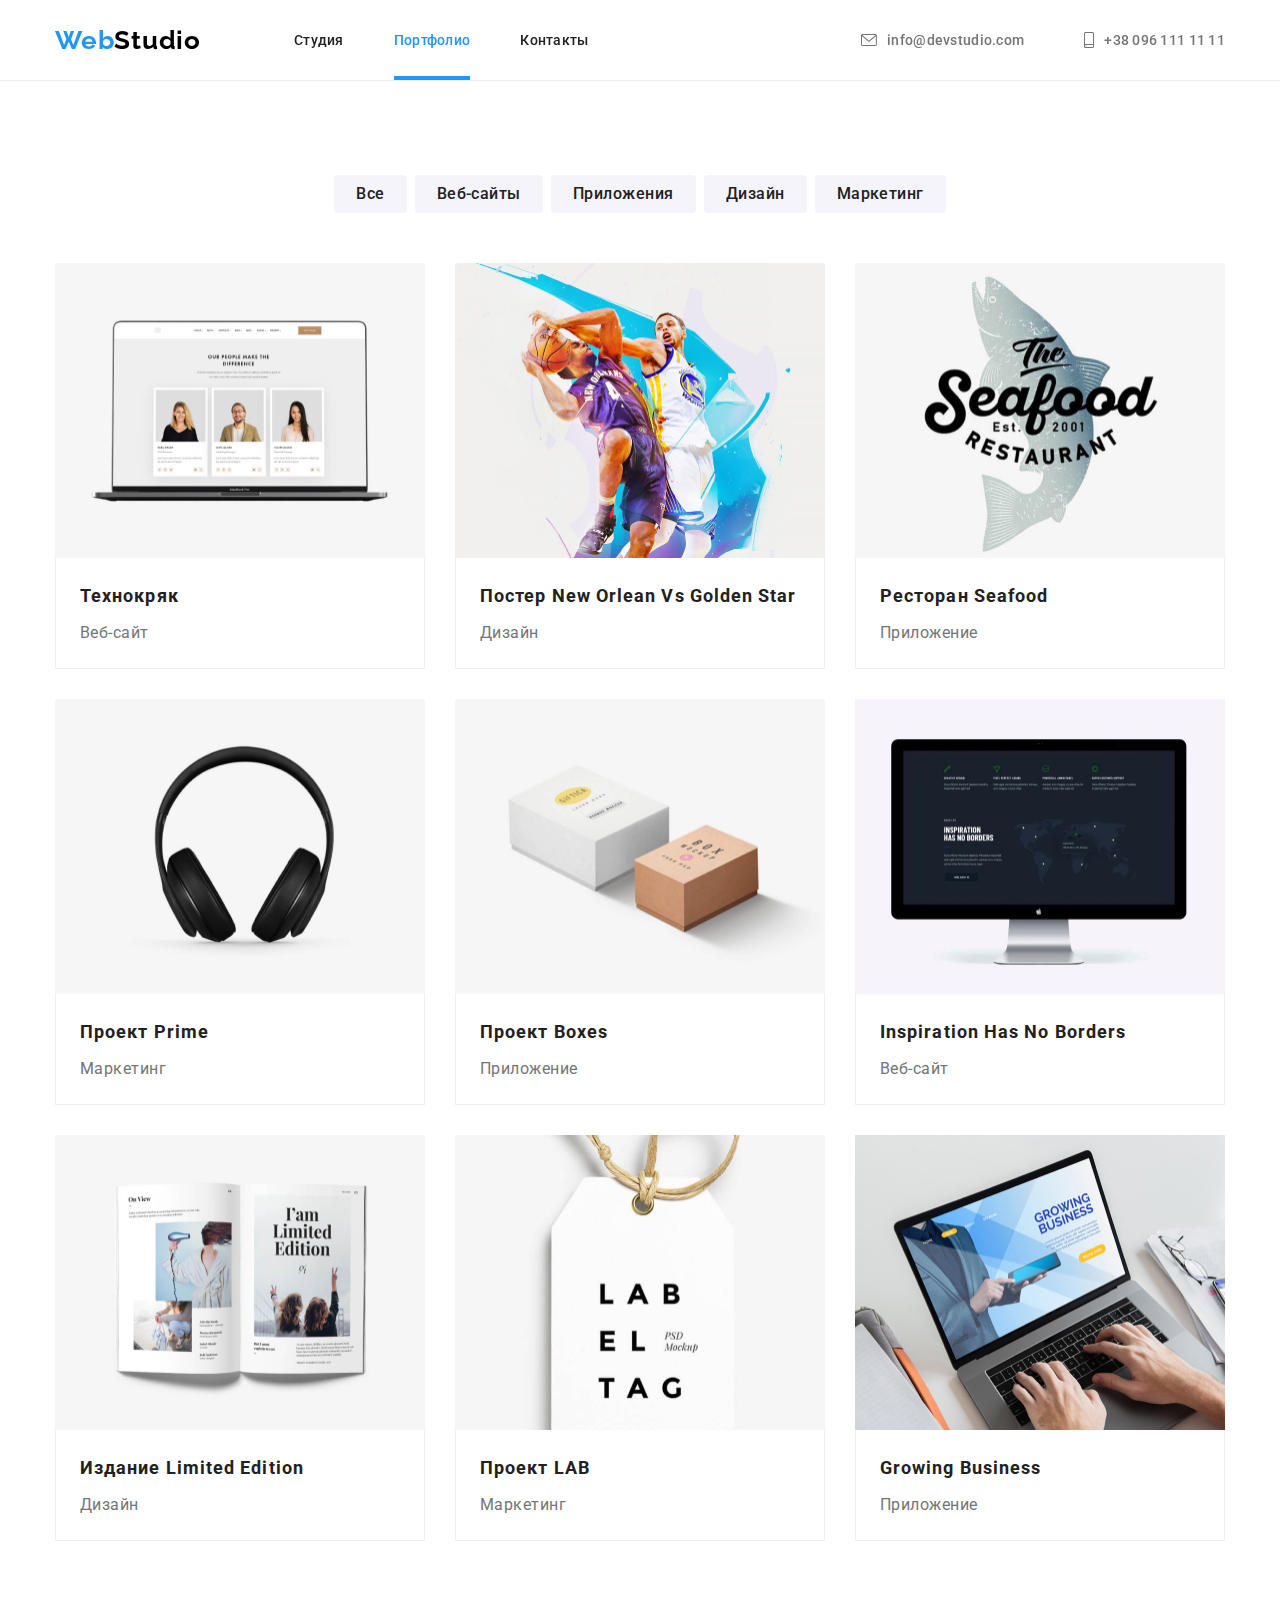
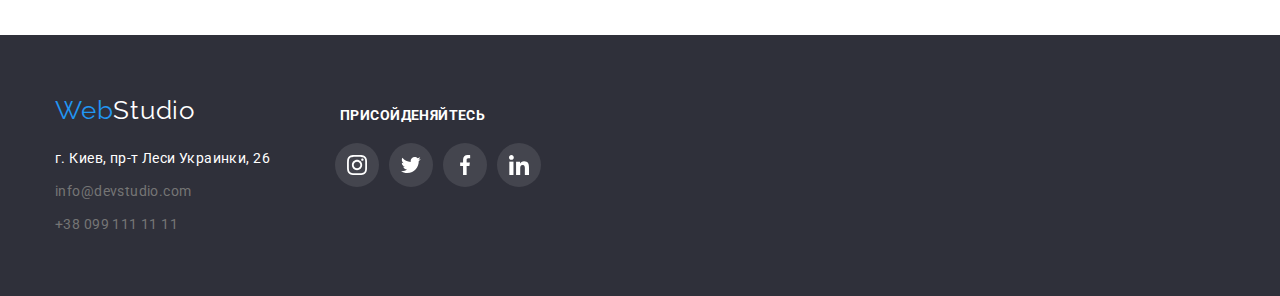
==== portfolio.html @ 9d876a1f "кінцева правка" ====
<!DOCTYPE html>
<html lang="ru">

<head>
    <meta charset="utf-8">
    <meta http-equiv="X-UA-Compatible" content="IE=edge">
    <title>Portfolio</title>
    <link rel="preconnect" href="https://fonts.googleapis.com">
    <link rel="preconnect" href="https://fonts.gstatic.com" crossorigin>
    <link
        href="https://fonts.googleapis.com/css2?family=Raleway:wght@700&family=Roboto:wght@400;500;700;900&display=swap"
        rel="stylesheet">
    <link rel="stylesheet" href="https://cdn.jsdelivr.net/npm/modern-normalize@1.1.0/modern-normalize.min.css">
    <link rel="stylesheet" href="./css/styles.css">

</head>

<body data-page>
    <!--Шапка-->
    <header class="header" data-header>
        <div class="container header-container">

            <a class="link logo" href="">
                <span class="logo-cl">Web</span>Studio
            </a>

            <ul class="list list-header">
                <li><a class="header-link link" href="./index.html">Студия</a></li>
                <li><a class="header-link link header-link-carrent" href="">Портфолио</a></li>
                <li><a class="header-link link" href="#footer">Контакты</a></li>
            </ul>
            <nav class="nav">
                <ul class="list list-header">
                    <li><a class="link link-tel" href="mailto:info@devstudio.com"><svg class="icons-media" width="16"
                                height="12">
                                <use href="./images/icons.svg#icon-envelope-hover"></use>
                            </svg>info@devstudio.com</a></li>
                    <li><a class="link link-tel" href="tel:+380961111111"><svg class="icons-media" width="10"
                                height="16">
                                <use href="./images/icons.svg#icon-smartphone"></use>
                            </svg>+38 096 111 11 11</a></li>
                </ul>
            </nav>
        </div>
    </header>

    <main>

        <section class="section">
            <div class="container">
                <h1 class="visually-hidden">Портфоліо</h1>
                <ul class="list container-btn">

                    <li><button class="btn btn-list" type="button">Все</button></li>
                    <li><button class="btn btn-list" type="button">Веб-сайты</button></li>
                    <li><button class="btn btn-list" type="button">Приложения</button></li>
                    <li><button class="btn btn-list" type="button">Дизайн</button></li>
                    <li><button class="btn btn-list" type="button">Маркетинг</button></li>

                </ul>
            </div>
            <!--</section>-->
            <!--  <section class="section">-->
            <div class="container big-container">
                <ul class="list list-card">
                    <li class="card">
                        <a class="link link-card" href="">

                            <div class="card-wrapper">
                                <img class="img img-portfolio" src="./images/tehno.jpg" alt="tehno1" width="370"
                                    height="295">
                                <div class="overlay">
                                    <p class="overlay-text">Ресурс предлагает комплексные предложения с разным
                                        уровнем функционала и сервисов.
                                        Все это позволит посетителю получить исчерпывающие сведения о компании или
                                        частном
                                        лице</p>
                                </div>
                                <div class="cards-link">
                                    <h2 class="name name-progect">Технокряк</h2>
                                    <p class="name-upps ">Веб-сайт</p>
                                </div>
                            </div>
                        </a>
                    </li>
                    <li class="card">
                        <a class="link link-card" href="">
                            <img class="img img-portfolio" src="./images/poster2.jpg" alt="poster2" width="370"
                                height="295">
                            <div class="cards-link">
                                <h2 class="name name-progect">Постер New Orlean vs Golden Star</h2>
                                <p class="name-upps">Дизайн</p>
                            </div>
                        </a>
                    </li>
                    <li class="card">
                        <a class="link link-card" href="">
                            <img class="img img-portfolio" src="./images/seafood3.jpg" alt="seafood" width="370"
                                height="295">
                            <div class="cards-link">
                                <h2 class="name name-progect">Ресторан Seafood</h2>
                                <p class="name-upps">Приложение</p>
                            </div>
                        </a>
                    </li>
                    <li class="card">
                        <a class="link link-card" href="">
                            <img class="img img-portfolio" src="./images/prime4.jpg" alt="prime" width="370"
                                height="295">
                            <div class="cards-link">
                                <h2 class="name name-progect">Проект Prime</h2>
                                <p class="name-upps">Маркетинг</p>
                            </div>
                        </a>
                    </li>
                    <li class="card">
                        <a class="link link-card" href="">
                            <img class="img img-portfolio" src="./images/boxes5.jpg" alt="boxes" width="370"
                                height="295">
                            <div class="cards-link">
                                <h2 class="name name-progect">Проект Boxes</h2>
                                <p class="name-upps">Приложение</p>
                            </div>
                        </a>
                    </li>
                    <li class="card">
                        <a class="link link-card" href="">
                            <img class="img img-portfolio" src="./images/monitor.jpg" alt="border" width="370"
                                height="295">
                            <div class="cards-link">
                                <h2 class="name name-progect">Inspiration has no Borders</h2>
                                <p class="name-upps">Веб-сайт</p>
                            </div>
                        </a>
                    </li>
                    <li class="card">
                        <a class="link link-card" href="">
                            <img class="img img-portfolio" src="./images/book.jpg" alt="limited" width="370"
                                height="295">
                            <div class="cards-link">
                                <h2 class="name name-progect">Издание Limited Edition</h2>
                                <p class="name-upps">Дизайн</p>
                            </div>
                        </a>
                    </li>
                    <li class="card">
                        <a class="link link-card" href="">
                            <img class="img img-portfolio" src="./images/lab8.jpg" alt="lab" width="370" height="295">
                            <div class="cards-link">
                                <h2 class="name name-progect">Проект LAB</h2>
                                <p class="name-upps">Маркетинг</p>
                            </div>
                        </a>
                    </li>
                    <li class="card">
                        <a class="link link-card" href="">
                            <img class="img img-portfolio" src="./images/growing9.jpg" alt="growing" width="370"
                                height="295">
                            <div class="cards-link">
                                <h2 class="name name-progect">Growing Business</h2>
                                <p class="name-upps">Приложение</p>
                            </div>
                        </a>
                    </li>
                </ul>
            </div>
        </section>
    </main>
    <footer class="footer" id="footer">
        <div class="container footer-items">
            <div>
                <a class="link logo-bl" href="">
                    <span class="logo-cl">Web</span>Studio
                </a>
                <address class="plase">г. Киев, пр-т Леси Украинки, 26</address>

                <ul class="list">
                    <li><a class="link link-tel-foot" href="mailto:info@devstudio.com">info@devstudio.com</a></li>
                    <li><a class="link link-tel-foot" href="tel:+380991111111">+38 099 111 11 11</a></li>
                </ul>
            </div>
            <div class="footer-icons">
                <p class="footer-join">Присойденяйтесь</p>
                <ul class="social list footer-icons-list">
                    <li class="social-items ">
                        <a class="socials-link socials-icon-footer link" href="" target="_blank"
                            rel="noopener noreferrer" aria-label="інстаграм">
                            <svg class="socials-icon ft-icon" width="20" height="20">
                                <use href="./images/icons.svg#icon-instagram-2"></use>
                            </svg></a>
                    </li>
                    <li class="social-items">
                        <a class="socials-link socials-icon-footer link" href="" target="_blank"
                            rel="noopener noreferrer" aria-label="твітер">
                            <svg class="socials-icon ft-icon" width="20" height="20">
                                <use href="./images/icons.svg#icon-twiter"></use>
                            </svg></a>
                    </li>
                    <li class="social-items">
                        <a class="socials-link socials-icon-footer link" href="" target="_blank"
                            rel="noopener noreferrer" aria-label="фейсбук">
                            <svg class="socials-icon ft-icon" width="20" height="20">
                                <use href="./images/icons.svg#icon-facebook-1"></use>
                            </svg></a>
                    </li>
                    <li class="social-items">
                        <a class="socials-link  socials-icon-footer link" href="" target="_blank"
                            rel="noopener noreferrer" aria-label="лінкедін">
                            <svg class="socials-icon ft-icon" width="20" height="20">
                                <use href="./images/icons.svg#icon-linkedin-1"></use>
                            </svg></a>
                    </li>
                </ul>
            </div>
        </div>

    </footer>
    <script src="./js/modal.js"></script>
    <script src="./js/header.skroll.js"></script>
</body>


</html>
---- css/styles.css ----
:root {
    /*fonts*/
    --main-font: 'Roboto', sans-serif;
    --sekondary-font: 'Raleway', sans-serif;
    /*fonts color*/
    --main-txt-cl: #212121;
    /*bg colors*/
    --light-br-color: #FFFFFF;
    --dark-br-color: #2F303A;
    --akcent-color: #2196F3;
    /*other*/

}

body {
    font-family: var(--main-font);
    ;
    margin-left: auto;
    margin-right: auto;
}

.no-scroll {
    overflow: hidden;
}

/*base style*/
.logo {
    font-family: var(--sekondary-font);
    font-weight: 700;
    font-size: 26px;
    line-height: 1.19;
    letter-spacing: 0.03em;
    color: #000000;
}

.logo-cl {
    font-family: var(--sekondary-font);
    font-size: 26px;
    line-height: calc(31 / 26);
    letter-spacing: 0.03em;
    color: var(--akcent-color);
}

/*reset*/
h1,
h2,
h3,
h4,
p {
    margin: 0;

}

img {
    display: block;
}

.link {
    text-decoration: none;
}

.list {
    list-style: none;
    margin: 0;
    padding: 0;
}

/*heder sektion*/
.header {
    position: sticky;
    top: -1px;
    border-bottom: 1px solid #ECECEC;
    z-index: 100;

}

.header.no-transparency {
    background-color: #2e6088 rgba(47, 48, 58);
    backdrop-filter: blur(4px);


}

.container {
    width: 1200px;
    padding-right: 15px;
    padding-left: 15px;
    margin-right: auto;
    margin-left: auto;
    ;
}

.header-container {

    display: flex;
    min-height: 80px;
    align-items: center;



}

.logo {
    margin-right: 93px;

}

.list-header {
    display: flex;



}

.header-link {
    font-size: 14px;
    font-weight: 500;
    line-height: 1.14;
    letter-spacing: 0.02em;
    padding-top: 32px;
    padding-bottom: 32px;
    color: var(--main-txt-cl);

    transition: color 250ms cubic-bezier(0.4, 0, 0.2, 1);
}


.header-link-carrent {
    position: relative;
    color: var(--akcent-color);
}

.header-link-carrent::after {
    position: absolute;
    bottom: 0px;
    content: '';
    display: block;
    width: 100%;
    height: 4px;

    background-color: var(--akcent-color)
}

.header-link:hover,
.header-link:focus {
    color: var(--akcent-color);
}

.icons-media {
    fill: currentColor;

}

.list-header {
    margin-right: auto;
    gap: 50px;
}


.link-tel {
    display: flex;
    gap: 10px;
    align-items: center;
    color: #757575;
    font-weight: 500;
    font-size: 14px;
    line-height: calc(16 / 14);
    letter-spacing: 0.02em;
    padding-top: 32px;
    padding-bottom: 32px;
    padding-left: 10px;

    transition: color 250ms cubic-bezier(0.4, 0, 0.2, 1);

}

.link-tel-foot:hover,
.link-tel-foot:focus,
.link-tel:hover,
.link-tel:focus {
    color: var(--akcent-color);
}

/*ПОРТФОЛІО*/

.section.block {
    padding-bottom: 0%;
}

.visually-hidden {
    position: absolute;
    white-space: nowrap;
    width: 1px;
    height: 1px;
    overflow: hidden;
    border: 0;
    padding: 0;
    clip: rect(0 0 0 0);
    clip-path: inset(50%);
    margin: -1px;
}

/*BUTTONS */




.btn-list {
    font-family: var(--main-font);
    font-weight: 500;
    font-size: 16px;
    line-height: calc(26 /16);
    letter-spacing: 0.03em;
    color: #212121;
    background-color: #F5F4FA;
    cursor: pointer;
    border: none;
    padding: 6px 22px;
    border-radius: 4px;
    ;

    transition: box-shadow 250ms cubic-bezier(0.4, 0, 0.2, 1),
        color 250ms cubic-bezier(0.4, 0, 0.2, 1),
        background-color 250ms cubic-bezier(0.4, 0, 0.2, 1);
}

.btn-list:hover,
.btn-list:focus {
    color: #FFFFFF;
    background-color: var(--akcent-color);
    box-shadow: 0px 3px 1px rgba(0, 0, 0, 0.1), 0px 1px 2px rgba(0, 0, 0, 0.08), 0px 2px 2px rgba(0, 0, 0, 0.12);
}

.btn-order {
    font-family: var(--main-font);
    background-color: var(--akcent-color);
    font-weight: 700;
    font-size: 16px;
    line-height: calc(30 / 16);
    letter-spacing: 0.06em;
    border: none;
    max-width: 220px;
    max-height: 70px;
    min-width: 200px;
    min-height: 50px;
    color: #FFFFFF;
    box-shadow: 0px 4px 4px rgba(0, 0, 0, 0.15);
    border-radius: 4px;
    cursor: pointer;

    transition: background-color 250ms cubic-bezier(0.4, 0, 0.2, 1);

}


.btn-order:hover,
.btn-order:focus {
    background-color: #188CE8;
}



.container-btn {
    display: flex;
    justify-content: center;
    gap: 8px;
    margin-bottom: 50px;


}


.big-container {
    display: flex;
}

.link-card {
    display: block;

    transition: box-shadow 250ms cubic-bezier(0.4, 0, 0.2, 1);
}



.link.link-card:hover,
.link.link-card:focus {
    box-shadow: 0px 1px 1px rgba(0, 0, 0, 0.12), 0px 4px 4px rgba(0, 0, 0, 0.06), 1px 4px 6px rgba(0, 0, 0, 0.16);
}

.card-wrapper {
    position: relative;
    overflow: hidden;
}

.overlay {

    display: inline-block;
    position: absolute;
    top: 0%;
    left: 0;
    transform: translateY(100%);
    transition: transform 250ms cubic-bezier(0.4, 0, 0.2, 1) 250ms;
    opacity: 0;
    
}

.link-card:hover .overlay {

    transform: translateY(0%);
    opacity: 1;

}

.overlay-text {
    font-family: var(--main-font);
    width: 100%;
    height: 100%;

    font-size: 18px;
    line-height: calc(28 / 18);
    letter-spacing: 0.03em;

    color: #FFFFFF;
    padding: 63px 24px;


    background-color: #2196F3;
    backdrop-filter: blur(4px);

}


.img.avatar-text {
    position: relative;
}

.avatar {
    display: flex;
    justify-content: center;
    align-items: center;
    font-size: 14px;
    line-height: 16px;
    text-align: center;
    letter-spacing: 0.03em;
    text-transform: uppercase;
    color: #FFFFFF;
    width: 370px;
    height: 70px;

    background: rgba(47, 48, 58, 0.8);

}

.content-container {
    position: absolute;
    transform: translateY(-100%);
    transition: 250ms cubic-bezier(0.4, 0, 0.2, 1) 250ms;
}

.list-container {
    display: flex;
    align-items: center;
    gap: 30px;
}

.name {
    font-family: var(--main-font);
    font-size: 14px;
    line-height: 1.14;
    letter-spacing: 0.03em;
    color: var(--main-txt-cl);
    text-transform: uppercase;

    margin-bottom: 10px;
}

.name-users {
    margin-bottom: 10px;
    align-items: center;

}

.img-portfolio {
    border-top: none;
    border-right: none;



}

.cards-link {
    display: flex;
    flex-direction: column;
    align-items: flex-start;
    padding: 20px 24px;

    border: 1px solid #EEEEEE;
    border-top: none;

}

.name-progect {
    text-transform: capitalize;
    font-size: 18px;
    line-height: 36px;
    margin-bottom: 4px;


    letter-spacing: 0.06em;
    color: #212121;
}

.name-upps {
    font-weight: 400;
    font-size: 16px;
    line-height: calc(30 /16);
    letter-spacing: 0.03em;
    color: #757575;
    ;
}


.team-list {
    display: flex;

    gap: 15px;
    width: 270px;
}

.link-name {
    font-family: var(--main-font);
    font-size: 14px;
    line-height: 1.71;

    letter-spacing: 0.03em;
    color: #757575;
    min-width: 270px;
    min-height: 16px;

}

.team {
    margin-bottom: 16px;
}

.section-card {
    display: flex;


    background-color: #F5F4FA;
}

.team-wrapper {
    padding-top: 30px;
    padding-bottom: 30px;
    text-align: center;
    background-color: #FFFFFF;
    box-shadow: 0px 1px 3px rgba(0, 0, 0, 0.12), 0px 1px 1px rgba(0, 0, 0, 0.14), 0px 2px 1px rgba(0, 0, 0, 0.2);
    border-radius: 0px 0px 4px 4px;
}



/*SOCIAL ICONS*/

.social {
    display: flex;
    align-items: center;
    justify-content: center;
    gap: 10px;
}



.socials-link {
    display: flex;
    align-items: center;
    justify-content: center;
    width: 44px;
    height: 44px;
    border-radius: 50%;
    fill: #AFB1B8;
    transition: fill 250ms cubic-bezier(0.4, 0, 0.2, 1),
        background-color 250ms cubic-bezier(0.4, 0, 0.2, 1);
}


.socials-link:hover,
.socials-link:focus {

    fill: #FFFFFF;
    background-color: var(--akcent-color);
}

/* IKONS*/

.adwantages-wrap {
    display: flex;
    width: 270px;
    height: 120px;


    background: #F5F4FA;
    border-radius: 4px;
    margin-bottom: 30px;

    justify-content: center;
    align-items: center;
}


.partner-list {
    display: flex;
    list-style: none;
    padding-left: 0ch;

    gap: 15px;
    justify-content: center;

}

.partner-logotype {
    display: flex;
    align-items: center;
    fill: #AFB1B8;
    width: 170px;
    height: 92px;
    padding: 16px 32px;
    min-width: 170px;
    min-height: 92px;
    border: 1px solid #AFB1B8;
    border-radius: 4px;

    transition: fill 250ms cubic-bezier(0.4, 0, 0.2, 1),
        border 250ms cubic-bezier(0.4, 0, 0.2, 1);

}


.partner-logotype:hover,
.partner-logotype:focus {

    fill: var(--akcent-color);

    border: 1px solid var(--akcent-color);

}

.plase {

    font-size: 14px;
    line-height: calc(24 / 14);
    letter-spacing: 0.03em;
    font-style: normal;
    color: #FFFFFF;

    margin-bottom: 9px;
}

/*index.html*/
.section {

    padding-top: 94px;
    padding-bottom: 94px;

}

.section-hero {
    padding: 200px 0;
    text-align: center;
    margin: 0 auto;
    max-width: 1600px;


    background-image: linear-gradient(to right, rgba(47, 48, 58, 0.4) 0%, rgba(47, 48, 58, 0.4) 100%), url(../images/backroundimg.jpg);
    background-repeat: no-repeat;
    background-size: auto;
    background-position: center;
}


.section-title {
    font-family: var(--main-font);
    font-weight: 900;
    font-size: 44px;
    line-height: calc(60 / 44);
    letter-spacing: 0.06em;
    text-transform: uppercase;
    color: #FFFFFF;

    margin-bottom: 30px;

    animation: fade-in 250ms ease 250ms backwards alternate;
    transform-origin: left center;
}

@keyframes fade-in {
    0% {
        opacity: 0;
        transform: translateX(-300px) scale(0.4);
    }

    100% {
        opacity: 1;
        transform: translateX(0) scale(1);
    }
}



.img-cards {
    display: flex;
    gap: 30px;


}

.list-card {
    display: flex;
    flex-wrap: wrap;
    gap: 30px;
}

.name-action,
.name-komand {
    font-weight: 700;
    font-size: 36px;
    line-height: calc(42 /36);
    text-transform: none;
    text-align: center;
    letter-spacing: 0.03em;
    color: #212121;
    margin-bottom: 50px;
}

.inform-card {
    display: flex;
    height: 108px
}




.name-users {
    font-family: var(--main-font);
    font-weight: 500;
    font-size: 16px;
    line-height: calc(19 /16);
    letter-spacing: 0.03em;
    color: var(--main-txt-cl);
}



/* FOOTER*/
.footer {

    background-color: #2F303A;
    padding: 60px 0;

}

.plase {

    font-size: 14px;
    line-height: calc(24 / 14);
    letter-spacing: 0.03em;
    font-style: normal;
    color: #FFFFFF;

    margin-bottom: 9px;
}

.footer-tel:not(:last-child) {
    margin-bottom: 9px;
}

.link-tel-foot {
    font-weight: 400;
    font-size: 14px;
    line-height: calc(24 / 14);
    letter-spacing: 0.03em;
    color: #757575;
    margin-top: 9px;
    margin-bottom: 9px;

    transition: color 250ms cubic-bezier(0.4, 0, 0.2, 1);
}

.link-tel-foot:last-child {
    margin-bottom: 0;
}

.link-tel-foot {
    display: flex;
    align-items: baseline;
}





.logo-bl {
    display: block;
    font-family: var(--sekondary-font);
    font-size: 26px;
    line-height: calc(31 / 26);
    letter-spacing: 0.03em;
    color: #FFFFFF;
    margin-bottom: 20px;

}

.footer-name {
    font-family: var(--main-font);
    font-size: 14px;
    line-height: 16px;
    letter-spacing: 0.03em;
    text-transform: uppercase;

    color: #FFFFFF;
}

.footer-icons {

    padding-top: 12px;
    margin-left: 70px;

}

.footer-items {
    display: flex;

}

.footer-join {
    font-weight: 700;
    font-size: 14px;
    line-height: calc(16 / 14);
    letter-spacing: 0.03em;
    text-transform: uppercase;

    color: #FFFFFF;
}

.socials-icon-footer {
    fill: #FFFFFF;
    background-color:
        rgba(255, 255, 255, 0.1);


}

.ft-icon {
    fill: #FFFFFF;
}

.footer-icons-list {
    margin-top: 20px;
    margin-left: -5px;
}

/*ModalWindow*/
.backdrop {
    position: fixed;
    top: 0;
    left: 0;
    width: 100%;
    height: 100%;
    background-color: rgba(0, 0, 0, 0.2);
    z-index: 1000;

    display: flex;
    align-items: center;
    justify-content: center;
    transition: 250ms cubic-bezier(0.4, 0, 0.2, 1);
}

.backdrop.is-hidden {
    opacity: 0;
    visibility: hidden;
    pointer-events: none;
}

.modal {
    position: absolute;
    top: 50%;
    left: 50%;

    transform: translate(-50%, -50%) scale(1) rotate(0);
    transition: transform 400ms ease-in-out 200ms;
    opacity: 1;

    width: 528px;
    height: 581px;

    background-color: #ECECEC;
    border-radius: 4px;
}

.backdrop.is-hidden .modal {
    opacity: 0;
    transform: translate(-50%, -50%) scale(0.3) rotate(1turn);
}

.modal-btn {
    position: absolute;
    top: 8px;
    right: 8px;
    margin-top: 8px;
    margin-right: 8px;
    padding: 6px;
    width: 30px;
    height: 30px;
    display: flex;
    align-items: center;
    justify-content: center;

    border-radius: 50%;
    border: 1px solid rgba(0, 0, 0, 0.1);
    background-color: transparent;
    cursor: pointer;
}
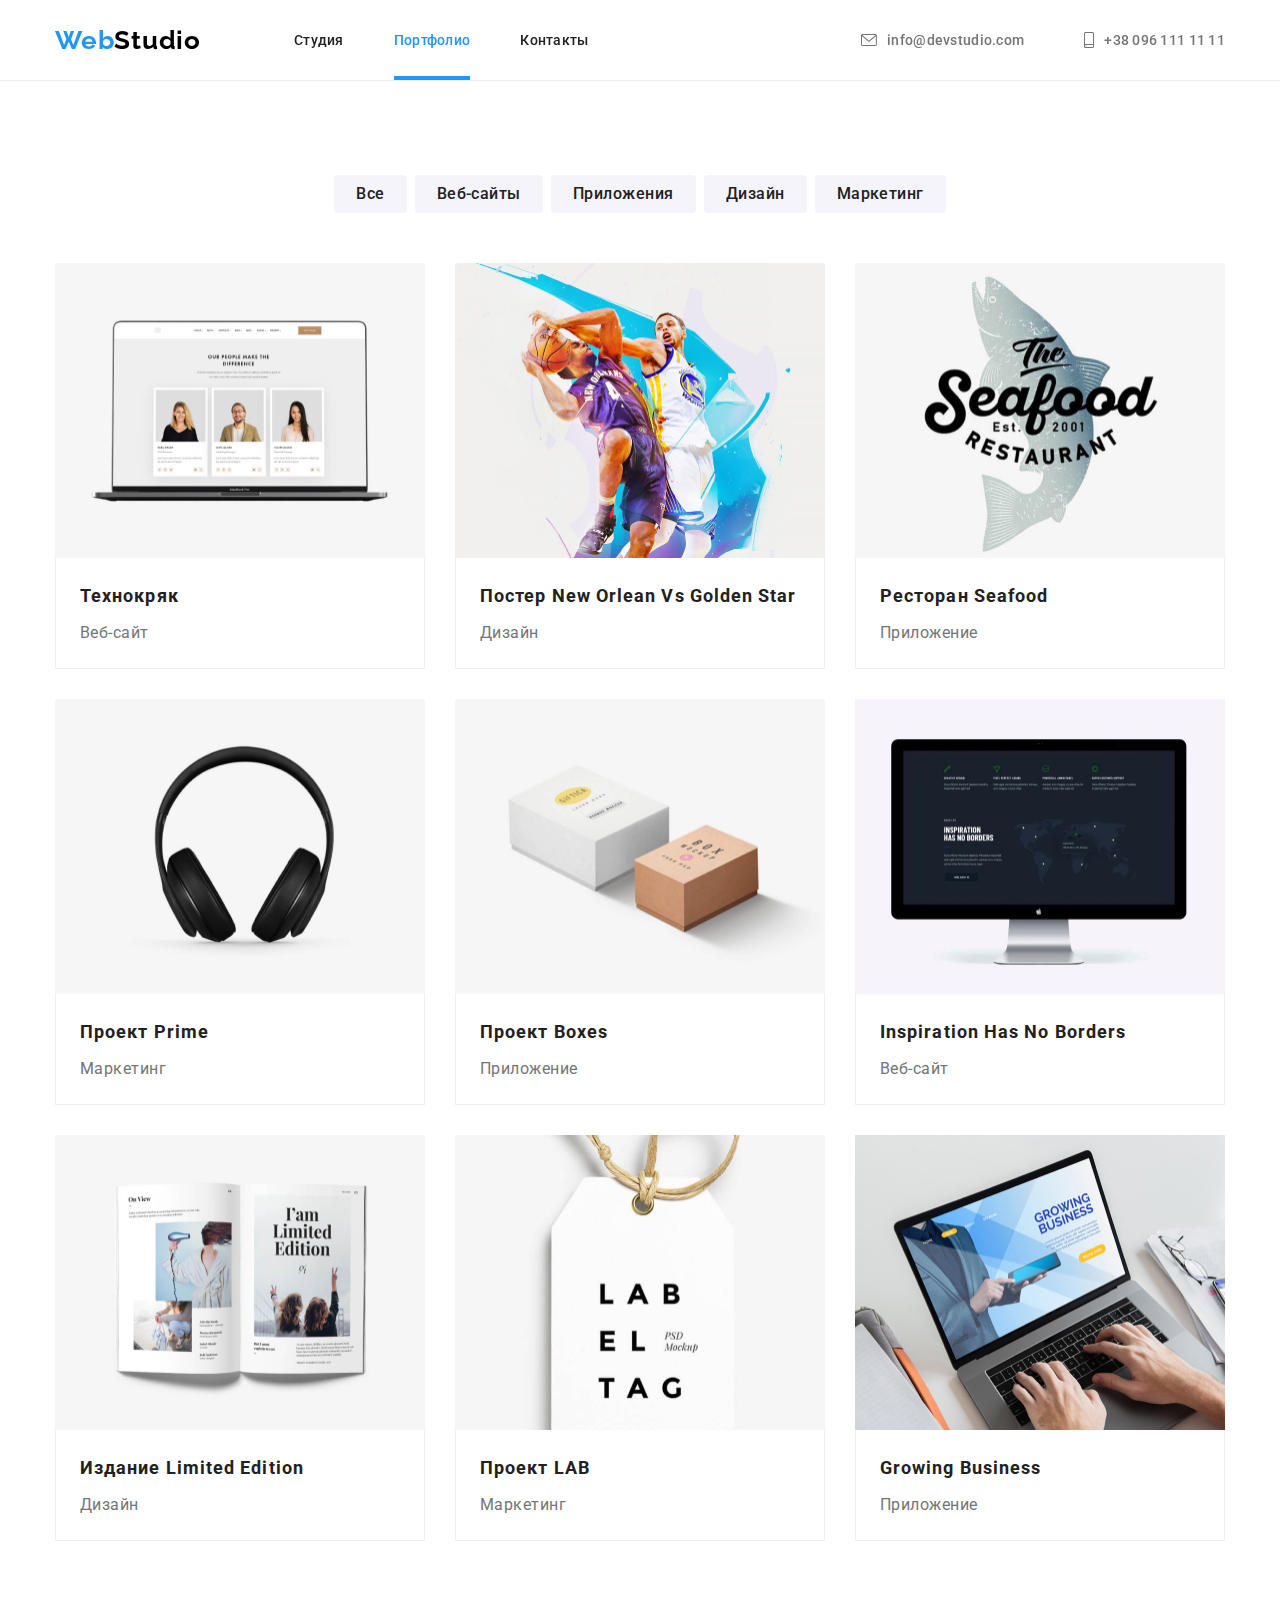
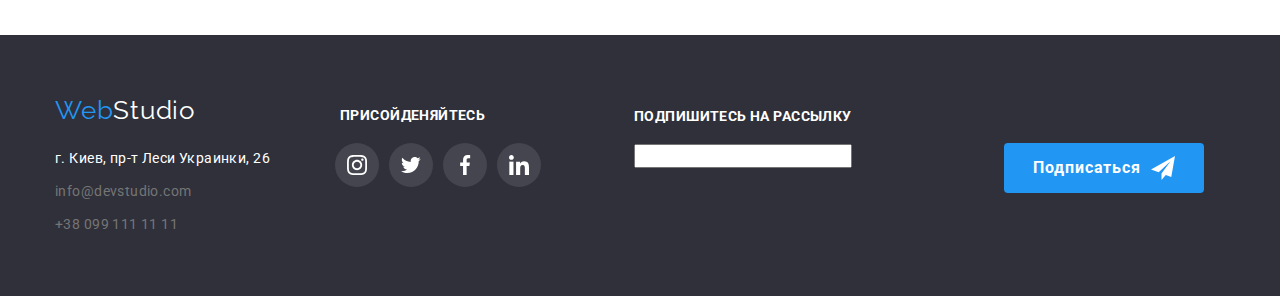
==== commit 72148172: "modal.window" ====
--- a/portfolio.html
+++ b/portfolio.html
@@ -58,10 +58,7 @@
                     <li><button class="btn btn-list" type="button">Маркетинг</button></li>
 
                 </ul>
-            </div>
-            <!--</section>-->
-            <!--  <section class="section">-->
-            <div class="container big-container">
+
                 <ul class="list list-card">
                     <li class="card">
                         <a class="link link-card" href="">
@@ -76,90 +73,175 @@
                                         частном
                                         лице</p>
                                 </div>
-                                <div class="cards-link">
-                                    <h2 class="name name-progect">Технокряк</h2>
-                                    <p class="name-upps ">Веб-сайт</p>
-                                </div>
-                            </div>
-                        </a>
-                    </li>
-                    <li class="card">
-                        <a class="link link-card" href="">
-                            <img class="img img-portfolio" src="./images/poster2.jpg" alt="poster2" width="370"
-                                height="295">
+                            </div>
+                            <div class="cards-link">
+                                <h2 class="name name-progect">Технокряк</h2>
+                                <p class="name-upps ">Веб-сайт</p>
+                            </div>
+
+                        </a>
+                    </li>
+                    <li class="card">
+                        <a class="link link-card" href="">
+                            <div class="card-wrapper">
+                                <img class="img img-portfolio" src="./images/poster2.jpg" alt="poster2" width="370"
+                                    height="295">
+                                <div class="overlay">
+                                    <p class="overlay-text">Ресурс предлагает комплексные предложения с разным
+                                        уровнем функционала и сервисов.
+                                        Все это позволит посетителю получить исчерпывающие сведения о компании или
+                                        частном
+                                        лице</p>
+                                </div>
+                            </div>
                             <div class="cards-link">
                                 <h2 class="name name-progect">Постер New Orlean vs Golden Star</h2>
                                 <p class="name-upps">Дизайн</p>
-                            </div>
-                        </a>
-                    </li>
-                    <li class="card">
-                        <a class="link link-card" href="">
-                            <img class="img img-portfolio" src="./images/seafood3.jpg" alt="seafood" width="370"
-                                height="295">
+
+                            </div>
+                        </a>
+                    </li>
+                    <li class="card">
+                        <a class="link link-card" href="">
+                            <div class="card-wrapper">
+                                <img class="img img-portfolio" src="./images/seafood3.jpg" alt="seafood" width="370"
+                                    height="295">
+                                <div class="overlay">
+                                    <p class="overlay-text">Ресурс предлагает комплексные предложения с разным
+                                        уровнем функционала и сервисов.
+                                        Все это позволит посетителю получить исчерпывающие сведения о компании или
+                                        частном
+                                        лице</p>
+                                </div>
+                            </div>
                             <div class="cards-link">
                                 <h2 class="name name-progect">Ресторан Seafood</h2>
                                 <p class="name-upps">Приложение</p>
-                            </div>
-                        </a>
-                    </li>
-                    <li class="card">
-                        <a class="link link-card" href="">
-                            <img class="img img-portfolio" src="./images/prime4.jpg" alt="prime" width="370"
-                                height="295">
+
+                            </div>
+                        </a>
+                    </li>
+                    <li class="card">
+                        <a class="link link-card" href="">
+                            <div class="card-wrapper">
+                                <img class="img img-portfolio" src="./images/prime4.jpg" alt="prime" width="370"
+                                    height="295">
+                                <div class="overlay">
+                                    <p class="overlay-text">Ресурс предлагает комплексные предложения с разным
+                                        уровнем функционала и сервисов.
+                                        Все это позволит посетителю получить исчерпывающие сведения о компании или
+                                        частном
+                                        лице</p>
+                                </div>
+                            </div>
                             <div class="cards-link">
                                 <h2 class="name name-progect">Проект Prime</h2>
                                 <p class="name-upps">Маркетинг</p>
-                            </div>
-                        </a>
-                    </li>
-                    <li class="card">
-                        <a class="link link-card" href="">
-                            <img class="img img-portfolio" src="./images/boxes5.jpg" alt="boxes" width="370"
-                                height="295">
+
+                            </div>
+                        </a>
+                    </li>
+                    <li class="card">
+                        <a class="link link-card" href="">
+                            <div class="card-wrapper">
+                                <img class="img img-portfolio" src="./images/boxes5.jpg" alt="boxes" width="370"
+                                    height="295">
+                                <div class="overlay">
+                                    <p class="overlay-text">Ресурс предлагает комплексные предложения с разным
+                                        уровнем функционала и сервисов.
+                                        Все это позволит посетителю получить исчерпывающие сведения о компании или
+                                        частном
+                                        лице</p>
+                                </div>
+                            </div>
                             <div class="cards-link">
                                 <h2 class="name name-progect">Проект Boxes</h2>
                                 <p class="name-upps">Приложение</p>
-                            </div>
-                        </a>
-                    </li>
-                    <li class="card">
-                        <a class="link link-card" href="">
-                            <img class="img img-portfolio" src="./images/monitor.jpg" alt="border" width="370"
-                                height="295">
+
+                            </div>
+                        </a>
+                    </li>
+                    <li class="card">
+                        <a class="link link-card" href="">
+                            <div class="card-wrapper">
+                                <img class="img img-portfolio" src="./images/monitor.jpg" alt="border" width="370"
+                                    height="295">
+                                <div class="overlay">
+                                    <p class="overlay-text">Ресурс предлагает комплексные предложения с разным
+                                        уровнем функционала и сервисов.
+                                        Все это позволит посетителю получить исчерпывающие сведения о компании или
+                                        частном
+                                        лице</p>
+                                </div>
+                            </div>
                             <div class="cards-link">
                                 <h2 class="name name-progect">Inspiration has no Borders</h2>
                                 <p class="name-upps">Веб-сайт</p>
                             </div>
-                        </a>
-                    </li>
-                    <li class="card">
-                        <a class="link link-card" href="">
-                            <img class="img img-portfolio" src="./images/book.jpg" alt="limited" width="370"
-                                height="295">
+
+                        </a>
+                    </li>
+                    <li class="card">
+                        <a class="link link-card" href="">
+                            <div class="card-wrapper">
+                                <img class="img img-portfolio" src="./images/book.jpg" alt="limited" width="370"
+                                    height="295">
+                                <div class="overlay">
+                                    <p class="overlay-text">Ресурс предлагает комплексные предложения с разным
+                                        уровнем функционала и сервисов.
+                                        Все это позволит посетителю получить исчерпывающие сведения о компании или
+                                        частном
+                                        лице</p>
+                                </div>
+                            </div>
                             <div class="cards-link">
                                 <h2 class="name name-progect">Издание Limited Edition</h2>
                                 <p class="name-upps">Дизайн</p>
                             </div>
-                        </a>
-                    </li>
-                    <li class="card">
-                        <a class="link link-card" href="">
-                            <img class="img img-portfolio" src="./images/lab8.jpg" alt="lab" width="370" height="295">
+
+                        </a>
+                    </li>
+                    <li class="card">
+                        <a class="link link-card" href="">
+                            <div class="card-wrapper">
+                                <img class="img img-portfolio" src="./images/lab8.jpg" alt="lab" width="370"
+                                    height="295">
+                                <div class="overlay">
+                                    <p class="overlay-text">Ресурс предлагает комплексные предложения с разным
+                                        уровнем функционала и сервисов.
+                                        Все это позволит посетителю получить исчерпывающие сведения о компании или
+                                        частном
+                                        лице</p>
+                                </div>
+                            </div>
+
                             <div class="cards-link">
                                 <h2 class="name name-progect">Проект LAB</h2>
                                 <p class="name-upps">Маркетинг</p>
-                            </div>
-                        </a>
-                    </li>
-                    <li class="card">
-                        <a class="link link-card" href="">
-                            <img class="img img-portfolio" src="./images/growing9.jpg" alt="growing" width="370"
-                                height="295">
+
+                            </div>
+                        </a>
+                    </li>
+                    <li class="card">
+                        <a class="link link-card" href="">
+                            <div class="card-wrapper">
+
+                                <img class="img img-portfolio" src="./images/growing9.jpg" alt="growing" width="370"
+                                    height="295">
+                                <div class="overlay">
+                                    <p class="overlay-text">Ресурс предлагает комплексные предложения с разным
+                                        уровнем функционала и сервисов.
+                                        Все это позволит посетителю получить исчерпывающие сведения о компании или
+                                        частном
+                                        лице</p>
+                                </div>
+                            </div>
+
                             <div class="cards-link">
                                 <h2 class="name name-progect">Growing Business</h2>
                                 <p class="name-upps">Приложение</p>
                             </div>
+
                         </a>
                     </li>
                 </ul>
@@ -212,6 +294,17 @@
                     </li>
                 </ul>
             </div>
+            <div class="form">
+                <form class="footer-form">
+                    <label for="name" class="footer-join form-name">Подпишитесь на рассылку</label>
+                    <input type="text" name="name" value="" id="name" class="form-put">
+
+                    <button type="submit" class="btn-subm">Подписаться<svg class="icon-icon-send" width="24"
+                            height="24">
+                            <use href="./images/icons.svg#icon-icon-send"></use>
+                        </svg></button>
+                </form>
+            </div>
         </div>
 
     </footer>
--- a/css/styles.css
+++ b/css/styles.css
@@ -9,7 +9,21 @@
     --dark-br-color: #2F303A;
     --akcent-color: #2196F3;
     /*other*/
-
+    --transition: 250ms cubic-bezier(0.4, 0, 0.2, 1);
+
+}
+
+.visually-hidden {
+    position: absolute;
+    white-space: nowrap;
+    width: 1px;
+    height: 1px;
+    overflow: hidden;
+    border: 0;
+    padding: 0;
+    clip: rect(0 0 0 0);
+    clip-path: inset(50%);
+    margin: -1px;
 }
 
 body {
@@ -270,9 +284,6 @@
 }
 
 
-.big-container {
-    display: flex;
-}
 
 .link-card {
     display: block;
@@ -296,18 +307,18 @@
 
     display: inline-block;
     position: absolute;
-    top: 0%;
+    top: 0;
     left: 0;
-    transform: translateY(100%);
-    transition: transform 250ms cubic-bezier(0.4, 0, 0.2, 1) 250ms;
-    opacity: 0;
-    
+    transform: translateY(101%);
+    transition: transform 250ms cubic-bezier(0.4, 0, 0.2, 1);
+
+
 }
 
 .link-card:hover .overlay {
 
     transform: translateY(0%);
-    opacity: 1;
+
 
 }
 
@@ -758,6 +769,79 @@
 .footer-icons-list {
     margin-top: 20px;
     margin-left: -5px;
+}
+
+.footer-form {
+    display: flex;
+    flex-direction: column;
+    position: relative;
+
+
+}
+
+.form {
+    margin-left: 93px;
+
+}
+
+.subskraibe {
+    display: flex;
+}
+
+.btn-subm {
+    position: absolute;
+    top: 48px;
+    left: 370px;
+
+
+    font-weight: 700;
+    font-size: 16px;
+    line-height: calc(30/ 16);
+
+    display: inline-flex;
+    align-items: center;
+    text-align: center;
+    justify-content: center;
+    letter-spacing: 0.06em;
+    gap: 10px;
+
+    color: #FFFFFF;
+    width: 200px;
+    height: 50px;
+
+    transition: background-color 250ms cubic-bezier(0.4, 0, 0.2, 1);
+    background-color: #2196F3;
+    border-radius: 4px;
+    border: none;
+    cursor: pointer;
+}
+
+.btn-subm:hover,
+.btn-subm:focus {
+    background-color: #188CE8;
+
+
+}
+
+.form-name {
+    padding-top: 13px;
+    padding-bottom: 20px;
+}
+
+.footer-input{
+    min-width: 358px;
+    min-height: 50px;
+    background-color: inherit;
+  /*  */
+    filter: drop-shadow(0px 4px 4px rgba(0, 0, 0, 0.15));
+    border-radius: 4px;
+    padding-left: 10px;
+}
+.footer-input:focus{
+    font-family: var(--main-font);
+    color: #F5F4FA;
+    border: 1px solid rgba(255, 255, 255, 0.3);
+    outline: transparent;
 }
 
 /*ModalWindow*/
@@ -786,6 +870,7 @@
     position: absolute;
     top: 50%;
     left: 50%;
+    padding: 40px;
 
     transform: translate(-50%, -50%) scale(1) rotate(0);
     transition: transform 400ms ease-in-out 200ms;
@@ -793,8 +878,7 @@
 
     width: 528px;
     height: 581px;
-
-    background-color: #ECECEC;
+    background-color: #FFFFFF;
     border-radius: 4px;
 }
 
@@ -807,17 +891,234 @@
     position: absolute;
     top: 8px;
     right: 8px;
-    margin-top: 8px;
-    margin-right: 8px;
+
     padding: 6px;
+
     width: 30px;
     height: 30px;
+
     display: flex;
     align-items: center;
     justify-content: center;
 
     border-radius: 50%;
-    border: 1px solid rgba(0, 0, 0, 0.1);
+    border: 2px solid;
+
     background-color: transparent;
     cursor: pointer;
+}
+
+.modal-btn:hover,
+.modal-btn:focus {
+    fill: var(--akcent-color);
+    border: 2px solid var(--akcent-color);
+
+}
+
+.list-modal {
+    display: flex;
+    flex-direction: column;
+    margin-top: 10px;
+    margin-bottom: 10px;
+
+}
+
+.input-type {
+    min-width: 448px;
+    min-height: 40px;
+    border: 1px solid rgba(33, 33, 33, 0.2);
+    border-radius: 4px;
+    background-color: inherit;
+}
+
+.modal-text {
+    display: block;
+    text-align: center;
+    margin-bottom: 12px;
+
+    font-family: var(--main-font);
+    font-weight: 700;
+    font-size: 20px;
+    line-height: calc(23 / 20);
+    text-align: center;
+    letter-spacing: 0.03em;
+
+    color: #212121;
+}
+
+.register-form-group {
+    margin-bottom: 20px;
+}
+
+.modal-name-wrap {
+    display: block;
+    position: relative;
+    margin-bottom: 10px;
+}
+
+.modal-name-wrap:last-child {
+    margin-bottom: 0;
+}
+
+.modal-name {
+    display: block;
+    text-align: left;
+    margin-bottom: 4px;
+    font-size: 12px;
+    line-height: calc(14 / 12);
+    letter-spacing: 0.01em;
+    color: #757575;
+}
+
+.register-form-agreement {
+    display: flex;
+    align-items: center;
+    justify-content: center;
+    gap: 7px;
+}
+
+.register-form-input,
+.modal-name-textarea {
+    width: 100%;
+    height: 40px;
+    padding: 12px;
+    padding-left: 36px;
+    outline: transparent;
+    border: 1px solid rgba(33, 33, 33, 0.2);
+    border-radius: 4px;
+}
+
+.modal-name-textarea {
+    padding-left: 10px;
+    resize: none;
+    width: 448px;
+    height: 120px;
+    height: 120px;
+    border: 1px solid rgba(33, 33, 33, 0.2);
+    border-radius: 4px;
+    background-color: inherit;
+}
+
+.modal-name-textarea:hover,
+.modal-name-textarea:focus {
+    border: 1px solid var(--akcent-color);
+}
+
+.register-form-icon {
+    position: absolute;
+    bottom: 11px;
+    left: 10px;
+    margin: 3px;
+}
+
+.register-form-link {
+
+    font-weight: 400;
+    font-size: 14px;
+    line-height: calc(24 / 14);
+
+
+    letter-spacing: 0.03em;
+    text-decoration-line: underline;
+    text-underline-position: under;
+
+    color: #2196F3;
+}
+
+.modal-name-textarea {
+    height: 120px;
+    border: 1px solid rgba(33, 33, 33, 0.2);
+    border-radius: 4px;
+    background-color: inherit;
+}
+
+.register-form-agrement-text {
+    display: block;
+    margin-bottom: 20px;
+}
+
+.register-cheked-box {
+
+    transition: 250ms cubic-bezier(0.4, 0, 0.2, 1);
+}
+
+.register-form {
+    cursor: pointer;
+    user-select: none;
+}
+
+.register-form-input:hover,
+.register-form-input:focus {
+    border: 1px solid var(--akcent-color);
+
+}
+
+.register-form-input:focus+.register-form-icon,
+.register-form-input:not(:placeholder-shown)+.register-form-icon:focus {
+    fill: var(--akcent-color);
+}
+
+.register-form-icon-cheked {
+    opacity: 0;
+}
+
+.register-cheked-box:checked+.register-form .register-form-icon-uncheked {
+    opacity: 0;
+
+}
+
+.register-form-icon-cheked {
+    fill: var(--akcent-color);
+}
+
+.register-cheked-box:checked+.register-form .register-form-icon-cheked {
+    opacity: 1;
+    transition: opacity 250ms cubic-bezier(0.4, 0, 0.2, 1);
+}
+
+.register-form-agreement-text {
+    font-weight: 400;
+    font-size: 14px;
+    line-height: calc(24 / 14);
+
+
+    letter-spacing: 0.03em;
+
+    color: #757575;
+
+}
+
+.register-form-btn {
+    margin-top: 30px;
+    margin-left: auto;
+    margin-right: auto;
+    min-width: 200px;
+    min-height: 50px;
+    font-weight: 700;
+    font-size: 16px;
+
+    line-height: calc(30 / 16);
+
+    display: flex;
+    align-items: center;
+    text-align: center;
+    justify-content: center;
+    letter-spacing: 0.06em;
+
+    color: #FFFFFF;
+
+    transition: background-color 250ms cubic-bezier(0.4, 0, 0.2, 1);
+    background: #2196F3;
+    box-shadow: 0px 4px 4px rgba(0, 0, 0, 0.15);
+    border-radius: 4px;
+    border: transparent;
+    cursor: pointer;
+
+}
+
+.register-form-btn:hover,
+.register-form-btn:focus {
+    background-color: #188CE8;
+    box-shadow: 0px 3px 1px rgba(0, 0, 0, 0.1), 0px 1px 2px rgba(0, 0, 0, 0.08), 0px 2px 2px rgba(0, 0, 0, 0.12);
+
 }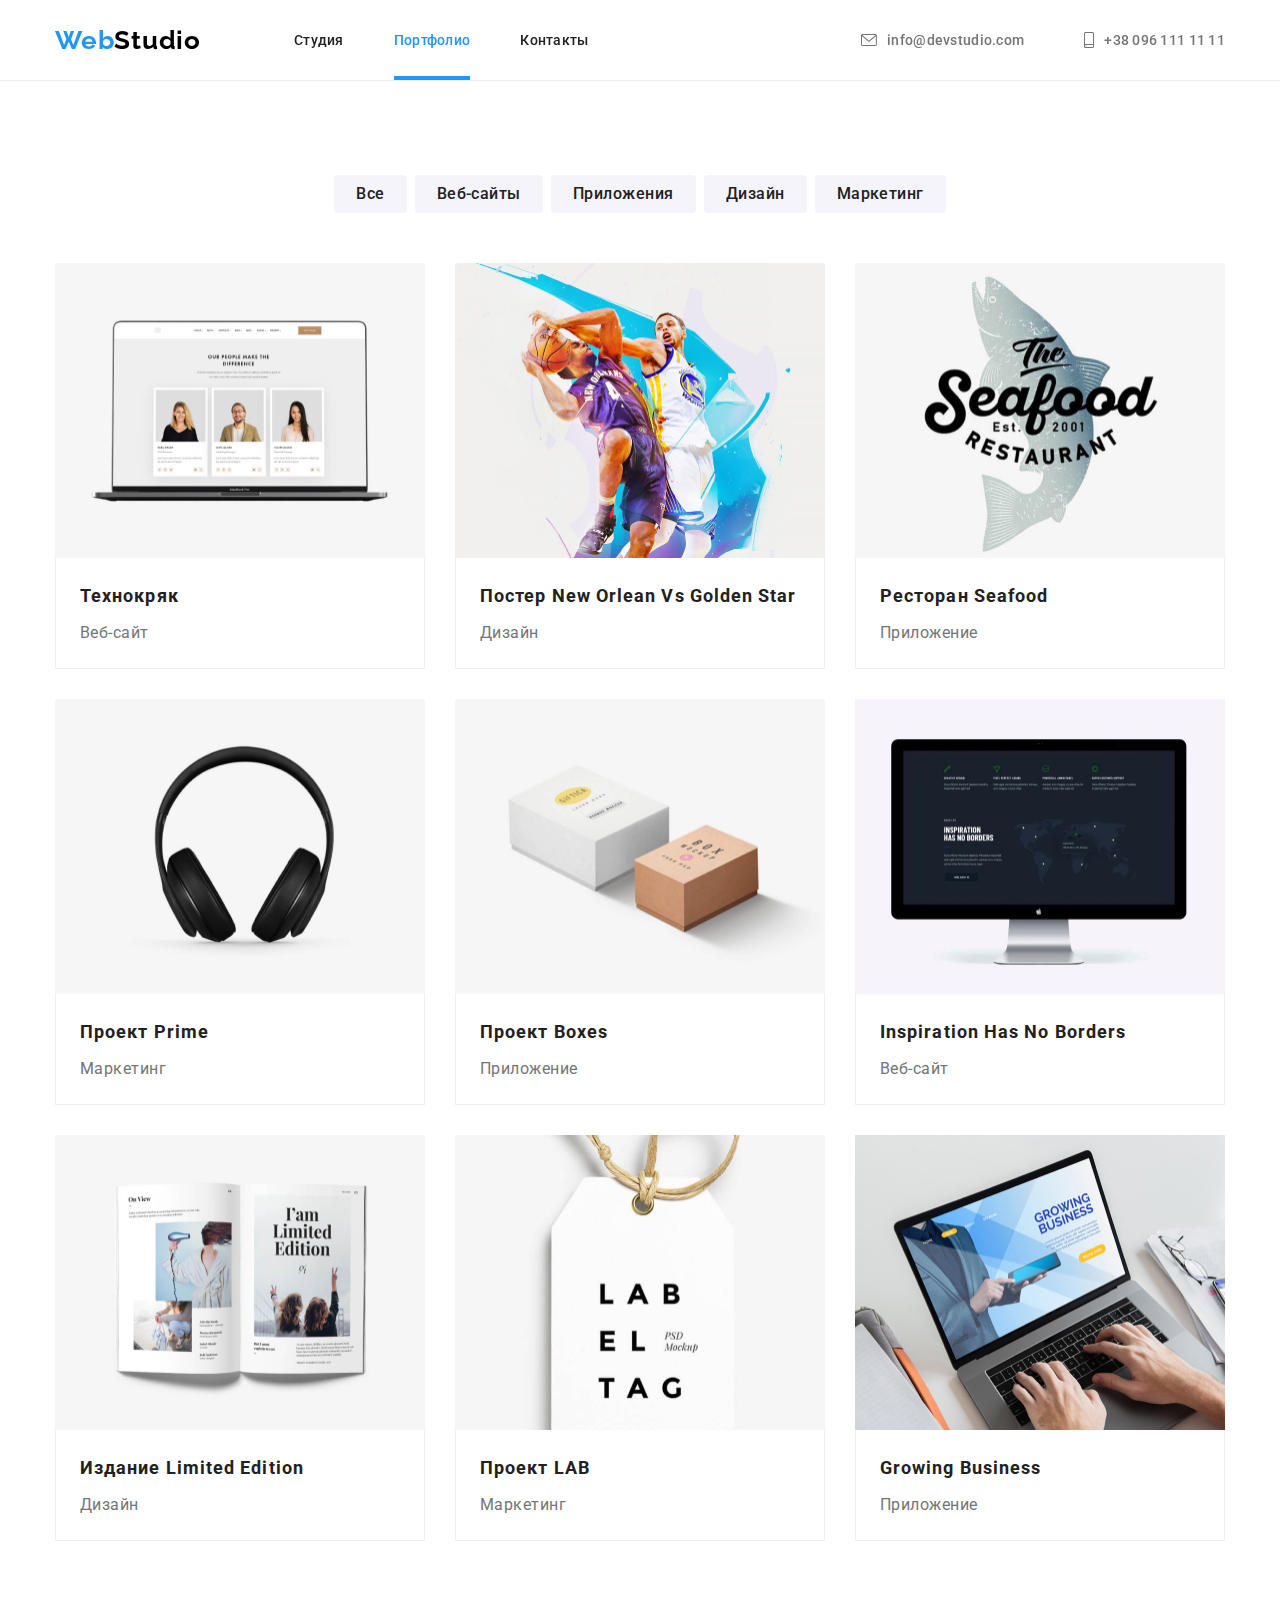
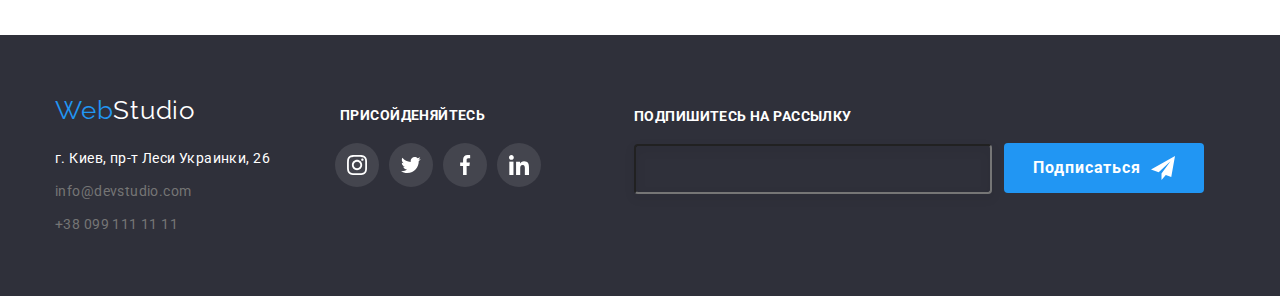
==== commit f04055fb: "start using scss" ====
--- a/portfolio.html
+++ b/portfolio.html
@@ -11,6 +11,8 @@
         href="https://fonts.googleapis.com/css2?family=Raleway:wght@700&family=Roboto:wght@400;500;700;900&display=swap"
         rel="stylesheet">
     <link rel="stylesheet" href="https://cdn.jsdelivr.net/npm/modern-normalize@1.1.0/modern-normalize.min.css">
+    
+    <link rel="stylesheet" href="./css/main.min.css" />
     <link rel="stylesheet" href="./css/styles.css">
 
 </head>
@@ -297,7 +299,7 @@
             <div class="form">
                 <form class="footer-form">
                     <label for="name" class="footer-join form-name">Подпишитесь на рассылку</label>
-                    <input type="text" name="name" value="" id="name" class="form-put">
+                    <input type="text" name="name" value="" id="name" class="footer-input">
 
                     <button type="submit" class="btn-subm">Подписаться<svg class="icon-icon-send" width="24"
                             height="24">
--- a/css/main.min.css
+++ b/css/main.min.css
@@ -0,0 +1 @@
+:root{--main-font: "Roboto", sans-serif;--sekondary-font: "Raleway", sans-serif;--main-txt-cl: #212121;--light-br-color: #ffffff;--dark-br-color: #2f303a;--akcent-color: #2196f3;--transition: 250ms cubic-bezier(0.4, 0, 0.2, 1)}body{font-family:var(--main-font);margin-left:auto;margin-right:auto}.no-scroll{overflow:hidden}/*# sourceMappingURL=main.min.css.map */--- a/css/styles.css
+++ b/css/styles.css
@@ -1,58 +1,56 @@
-:root {
-    /*fonts*/
-    --main-font: 'Roboto', sans-serif;
-    --sekondary-font: 'Raleway', sans-serif;
-    /*fonts color*/
-    --main-txt-cl: #212121;
-    /*bg colors*/
-    --light-br-color: #FFFFFF;
-    --dark-br-color: #2F303A;
-    --akcent-color: #2196F3;
-    /*other*/
-    --transition: 250ms cubic-bezier(0.4, 0, 0.2, 1);
-
-}
+/* :root { */
+  /*fonts*/
+  /* --main-font: 'Roboto', sans-serif;
+  --sekondary-font: 'Raleway', sans-serif; */
+  /*fonts color*/
+  /* --main-txt-cl: #212121; */
+  /*bg colors*/
+  /* --light-br-color: #ffffff;
+  --dark-br-color: #2f303a;
+  --akcent-color: #2196f3; */
+  /*other*/
+  /* --transition: 250ms cubic-bezier(0.4, 0, 0.2, 1);
+} */
 
 .visually-hidden {
-    position: absolute;
-    white-space: nowrap;
-    width: 1px;
-    height: 1px;
-    overflow: hidden;
-    border: 0;
-    padding: 0;
-    clip: rect(0 0 0 0);
-    clip-path: inset(50%);
-    margin: -1px;
-}
-
-body {
-    font-family: var(--main-font);
-    ;
-    margin-left: auto;
-    margin-right: auto;
+  position: absolute;
+  white-space: nowrap;
+  width: 1px;
+  height: 1px;
+  overflow: hidden;
+  border: 0;
+  padding: 0;
+  clip: rect(0 0 0 0);
+  clip-path: inset(50%);
+  margin: -1px;
+}
+
+/* body {
+  font-family: var(--main-font);
+  margin-left: auto;
+  margin-right: auto;
 }
 
 .no-scroll {
-    overflow: hidden;
-}
+  overflow: hidden;
+} */
 
 /*base style*/
 .logo {
-    font-family: var(--sekondary-font);
-    font-weight: 700;
-    font-size: 26px;
-    line-height: 1.19;
-    letter-spacing: 0.03em;
-    color: #000000;
+  font-family: var(--sekondary-font);
+  font-weight: 700;
+  font-size: 26px;
+  line-height: 1.19;
+  letter-spacing: 0.03em;
+  color: #000000;
 }
 
 .logo-cl {
-    font-family: var(--sekondary-font);
-    font-size: 26px;
-    line-height: calc(31 / 26);
-    letter-spacing: 0.03em;
-    color: var(--akcent-color);
+  font-family: var(--sekondary-font);
+  font-size: 26px;
+  line-height: calc(31 / 26);
+  letter-spacing: 0.03em;
+  color: var(--akcent-color);
 }
 
 /*reset*/
@@ -61,1064 +59,958 @@
 h3,
 h4,
 p {
-    margin: 0;
-
+  margin: 0;
 }
 
 img {
-    display: block;
+  display: block;
 }
 
 .link {
-    text-decoration: none;
+  text-decoration: none;
 }
 
 .list {
-    list-style: none;
-    margin: 0;
-    padding: 0;
+  list-style: none;
+  margin: 0;
+  padding: 0;
 }
 
 /*heder sektion*/
 .header {
-    position: sticky;
-    top: -1px;
-    border-bottom: 1px solid #ECECEC;
-    z-index: 100;
-
+  position: sticky;
+  top: -1px;
+  border-bottom: 1px solid #ececec;
+  z-index: 100;
 }
 
 .header.no-transparency {
-    background-color: #2e6088 rgba(47, 48, 58);
-    backdrop-filter: blur(4px);
-
-
+  background-color: #2e6088 rgba(47, 48, 58);
+  backdrop-filter: blur(4px);
 }
 
 .container {
-    width: 1200px;
-    padding-right: 15px;
-    padding-left: 15px;
-    margin-right: auto;
-    margin-left: auto;
-    ;
+  width: 1200px;
+  padding-right: 15px;
+  padding-left: 15px;
+  margin-right: auto;
+  margin-left: auto;
 }
 
 .header-container {
-
-    display: flex;
-    min-height: 80px;
-    align-items: center;
-
-
-
+  display: flex;
+  min-height: 80px;
+  align-items: center;
 }
 
 .logo {
-    margin-right: 93px;
-
+  margin-right: 93px;
 }
 
 .list-header {
-    display: flex;
-
-
-
+  display: flex;
 }
 
 .header-link {
-    font-size: 14px;
-    font-weight: 500;
-    line-height: 1.14;
-    letter-spacing: 0.02em;
-    padding-top: 32px;
-    padding-bottom: 32px;
-    color: var(--main-txt-cl);
-
-    transition: color 250ms cubic-bezier(0.4, 0, 0.2, 1);
-}
-
+  font-size: 14px;
+  font-weight: 500;
+  line-height: 1.14;
+  letter-spacing: 0.02em;
+  padding-top: 32px;
+  padding-bottom: 32px;
+  color: var(--main-txt-cl);
+
+  transition: color 250ms cubic-bezier(0.4, 0, 0.2, 1);
+}
 
 .header-link-carrent {
-    position: relative;
-    color: var(--akcent-color);
+  position: relative;
+  color: var(--akcent-color);
 }
 
 .header-link-carrent::after {
-    position: absolute;
-    bottom: 0px;
-    content: '';
-    display: block;
-    width: 100%;
-    height: 4px;
-
-    background-color: var(--akcent-color)
+  position: absolute;
+  bottom: 0px;
+  content: '';
+  display: block;
+  width: 100%;
+  height: 4px;
+
+  background-color: var(--akcent-color);
 }
 
 .header-link:hover,
 .header-link:focus {
-    color: var(--akcent-color);
+  color: var(--akcent-color);
 }
 
 .icons-media {
-    fill: currentColor;
-
+  fill: currentColor;
 }
 
 .list-header {
-    margin-right: auto;
-    gap: 50px;
-}
-
+  margin-right: auto;
+  gap: 50px;
+}
 
 .link-tel {
-    display: flex;
-    gap: 10px;
-    align-items: center;
-    color: #757575;
-    font-weight: 500;
-    font-size: 14px;
-    line-height: calc(16 / 14);
-    letter-spacing: 0.02em;
-    padding-top: 32px;
-    padding-bottom: 32px;
-    padding-left: 10px;
-
-    transition: color 250ms cubic-bezier(0.4, 0, 0.2, 1);
-
+  display: flex;
+  gap: 10px;
+  align-items: center;
+  color: #757575;
+  font-weight: 500;
+  font-size: 14px;
+  line-height: calc(16 / 14);
+  letter-spacing: 0.02em;
+  padding-top: 32px;
+  padding-bottom: 32px;
+  padding-left: 10px;
+
+  transition: color 250ms cubic-bezier(0.4, 0, 0.2, 1);
 }
 
 .link-tel-foot:hover,
 .link-tel-foot:focus,
 .link-tel:hover,
 .link-tel:focus {
-    color: var(--akcent-color);
+  color: var(--akcent-color);
 }
 
 /*ПОРТФОЛІО*/
 
 .section.block {
-    padding-bottom: 0%;
+  padding-bottom: 0%;
 }
 
 .visually-hidden {
-    position: absolute;
-    white-space: nowrap;
-    width: 1px;
-    height: 1px;
-    overflow: hidden;
-    border: 0;
-    padding: 0;
-    clip: rect(0 0 0 0);
-    clip-path: inset(50%);
-    margin: -1px;
+  position: absolute;
+  white-space: nowrap;
+  width: 1px;
+  height: 1px;
+  overflow: hidden;
+  border: 0;
+  padding: 0;
+  clip: rect(0 0 0 0);
+  clip-path: inset(50%);
+  margin: -1px;
 }
 
 /*BUTTONS */
 
-
-
-
 .btn-list {
-    font-family: var(--main-font);
-    font-weight: 500;
-    font-size: 16px;
-    line-height: calc(26 /16);
-    letter-spacing: 0.03em;
-    color: #212121;
-    background-color: #F5F4FA;
-    cursor: pointer;
-    border: none;
-    padding: 6px 22px;
-    border-radius: 4px;
-    ;
-
-    transition: box-shadow 250ms cubic-bezier(0.4, 0, 0.2, 1),
-        color 250ms cubic-bezier(0.4, 0, 0.2, 1),
-        background-color 250ms cubic-bezier(0.4, 0, 0.2, 1);
+  font-family: var(--main-font);
+  font-weight: 500;
+  font-size: 16px;
+  line-height: calc(26 / 16);
+  letter-spacing: 0.03em;
+  color: #212121;
+  background-color: #f5f4fa;
+  cursor: pointer;
+  border: none;
+  padding: 6px 22px;
+  border-radius: 4px;
+  transition: box-shadow 250ms cubic-bezier(0.4, 0, 0.2, 1),
+    color 250ms cubic-bezier(0.4, 0, 0.2, 1), background-color 250ms cubic-bezier(0.4, 0, 0.2, 1);
 }
 
 .btn-list:hover,
 .btn-list:focus {
-    color: #FFFFFF;
-    background-color: var(--akcent-color);
-    box-shadow: 0px 3px 1px rgba(0, 0, 0, 0.1), 0px 1px 2px rgba(0, 0, 0, 0.08), 0px 2px 2px rgba(0, 0, 0, 0.12);
+  color: #ffffff;
+  background-color: var(--akcent-color);
+  box-shadow: 0px 3px 1px rgba(0, 0, 0, 0.1), 0px 1px 2px rgba(0, 0, 0, 0.08),
+    0px 2px 2px rgba(0, 0, 0, 0.12);
 }
 
 .btn-order {
-    font-family: var(--main-font);
-    background-color: var(--akcent-color);
-    font-weight: 700;
-    font-size: 16px;
-    line-height: calc(30 / 16);
-    letter-spacing: 0.06em;
-    border: none;
-    max-width: 220px;
-    max-height: 70px;
-    min-width: 200px;
-    min-height: 50px;
-    color: #FFFFFF;
-    box-shadow: 0px 4px 4px rgba(0, 0, 0, 0.15);
-    border-radius: 4px;
-    cursor: pointer;
-
-    transition: background-color 250ms cubic-bezier(0.4, 0, 0.2, 1);
-
-}
-
+  font-family: var(--main-font);
+  background-color: var(--akcent-color);
+  font-weight: 700;
+  font-size: 16px;
+  line-height: calc(30 / 16);
+  letter-spacing: 0.06em;
+  border: none;
+  max-width: 220px;
+  max-height: 70px;
+  min-width: 200px;
+  min-height: 50px;
+  color: #ffffff;
+  box-shadow: 0px 4px 4px rgba(0, 0, 0, 0.15);
+  border-radius: 4px;
+  cursor: pointer;
+
+  transition: background-color 250ms cubic-bezier(0.4, 0, 0.2, 1);
+}
 
 .btn-order:hover,
 .btn-order:focus {
-    background-color: #188CE8;
-}
-
-
+  background-color: #188ce8;
+}
 
 .container-btn {
-    display: flex;
-    justify-content: center;
-    gap: 8px;
-    margin-bottom: 50px;
-
-
-}
-
-
+  display: flex;
+  justify-content: center;
+  gap: 8px;
+  margin-bottom: 50px;
+}
 
 .link-card {
-    display: block;
-
-    transition: box-shadow 250ms cubic-bezier(0.4, 0, 0.2, 1);
-}
-
-
+  display: block;
+
+  transition: box-shadow 250ms cubic-bezier(0.4, 0, 0.2, 1);
+}
 
 .link.link-card:hover,
 .link.link-card:focus {
-    box-shadow: 0px 1px 1px rgba(0, 0, 0, 0.12), 0px 4px 4px rgba(0, 0, 0, 0.06), 1px 4px 6px rgba(0, 0, 0, 0.16);
+  box-shadow: 0px 1px 1px rgba(0, 0, 0, 0.12), 0px 4px 4px rgba(0, 0, 0, 0.06),
+    1px 4px 6px rgba(0, 0, 0, 0.16);
 }
 
 .card-wrapper {
-    position: relative;
-    overflow: hidden;
+  position: relative;
+  overflow: hidden;
 }
 
 .overlay {
-
-    display: inline-block;
-    position: absolute;
-    top: 0;
-    left: 0;
-    transform: translateY(101%);
-    transition: transform 250ms cubic-bezier(0.4, 0, 0.2, 1);
-
-
+  display: inline-block;
+  position: absolute;
+  top: 0;
+  left: 0;
+  transform: translateY(101%);
+  transition: transform 250ms cubic-bezier(0.4, 0, 0.2, 1);
 }
 
 .link-card:hover .overlay {
-
-    transform: translateY(0%);
-
-
+  transform: translateY(0%);
 }
 
 .overlay-text {
-    font-family: var(--main-font);
-    width: 100%;
-    height: 100%;
-
-    font-size: 18px;
-    line-height: calc(28 / 18);
-    letter-spacing: 0.03em;
-
-    color: #FFFFFF;
-    padding: 63px 24px;
-
-
-    background-color: #2196F3;
-    backdrop-filter: blur(4px);
-
-}
-
+  font-family: var(--main-font);
+  width: 100%;
+  height: 100%;
+
+  font-size: 18px;
+  line-height: calc(28 / 18);
+  letter-spacing: 0.03em;
+
+  color: #ffffff;
+  padding: 63px 24px;
+
+  background-color: #2196f3;
+  backdrop-filter: blur(4px);
+}
 
 .img.avatar-text {
-    position: relative;
+  position: relative;
 }
 
 .avatar {
-    display: flex;
-    justify-content: center;
-    align-items: center;
-    font-size: 14px;
-    line-height: 16px;
-    text-align: center;
-    letter-spacing: 0.03em;
-    text-transform: uppercase;
-    color: #FFFFFF;
-    width: 370px;
-    height: 70px;
-
-    background: rgba(47, 48, 58, 0.8);
-
+  display: flex;
+  justify-content: center;
+  align-items: center;
+  font-size: 14px;
+  line-height: 16px;
+  text-align: center;
+  letter-spacing: 0.03em;
+  text-transform: uppercase;
+  color: #ffffff;
+  width: 370px;
+  height: 70px;
+
+  background: rgba(47, 48, 58, 0.8);
 }
 
 .content-container {
-    position: absolute;
-    transform: translateY(-100%);
-    transition: 250ms cubic-bezier(0.4, 0, 0.2, 1) 250ms;
+  position: absolute;
+  transform: translateY(-100%);
+  transition: 250ms cubic-bezier(0.4, 0, 0.2, 1) 250ms;
 }
 
 .list-container {
-    display: flex;
-    align-items: center;
-    gap: 30px;
+  display: flex;
+  align-items: center;
+  gap: 30px;
 }
 
 .name {
-    font-family: var(--main-font);
-    font-size: 14px;
-    line-height: 1.14;
-    letter-spacing: 0.03em;
-    color: var(--main-txt-cl);
-    text-transform: uppercase;
-
-    margin-bottom: 10px;
+  font-family: var(--main-font);
+  font-size: 14px;
+  line-height: 1.14;
+  letter-spacing: 0.03em;
+  color: var(--main-txt-cl);
+  text-transform: uppercase;
+
+  margin-bottom: 10px;
 }
 
 .name-users {
-    margin-bottom: 10px;
-    align-items: center;
-
+  margin-bottom: 10px;
+  align-items: center;
 }
 
 .img-portfolio {
-    border-top: none;
-    border-right: none;
-
-
-
+  border-top: none;
+  border-right: none;
 }
 
 .cards-link {
-    display: flex;
-    flex-direction: column;
-    align-items: flex-start;
-    padding: 20px 24px;
-
-    border: 1px solid #EEEEEE;
-    border-top: none;
-
+  display: flex;
+  flex-direction: column;
+  align-items: flex-start;
+  padding: 20px 24px;
+
+  border: 1px solid #eeeeee;
+  border-top: none;
 }
 
 .name-progect {
-    text-transform: capitalize;
-    font-size: 18px;
-    line-height: 36px;
-    margin-bottom: 4px;
-
-
-    letter-spacing: 0.06em;
-    color: #212121;
+  text-transform: capitalize;
+  font-size: 18px;
+  line-height: 36px;
+  margin-bottom: 4px;
+
+  letter-spacing: 0.06em;
+  color: #212121;
 }
 
 .name-upps {
-    font-weight: 400;
-    font-size: 16px;
-    line-height: calc(30 /16);
-    letter-spacing: 0.03em;
-    color: #757575;
-    ;
-}
-
+  font-weight: 400;
+  font-size: 16px;
+  line-height: calc(30 / 16);
+  letter-spacing: 0.03em;
+  color: #757575;
+}
 
 .team-list {
-    display: flex;
-
-    gap: 15px;
-    width: 270px;
+  display: flex;
+
+  gap: 15px;
+  width: 270px;
 }
 
 .link-name {
-    font-family: var(--main-font);
-    font-size: 14px;
-    line-height: 1.71;
-
-    letter-spacing: 0.03em;
-    color: #757575;
-    min-width: 270px;
-    min-height: 16px;
-
+  font-family: var(--main-font);
+  font-size: 14px;
+  line-height: 1.71;
+
+  letter-spacing: 0.03em;
+  color: #757575;
+  min-width: 270px;
+  min-height: 16px;
 }
 
 .team {
-    margin-bottom: 16px;
+  margin-bottom: 16px;
 }
 
 .section-card {
-    display: flex;
-
-
-    background-color: #F5F4FA;
+  display: flex;
+
+  background-color: #f5f4fa;
 }
 
 .team-wrapper {
-    padding-top: 30px;
-    padding-bottom: 30px;
-    text-align: center;
-    background-color: #FFFFFF;
-    box-shadow: 0px 1px 3px rgba(0, 0, 0, 0.12), 0px 1px 1px rgba(0, 0, 0, 0.14), 0px 2px 1px rgba(0, 0, 0, 0.2);
-    border-radius: 0px 0px 4px 4px;
-}
-
-
+  padding-top: 30px;
+  padding-bottom: 30px;
+  text-align: center;
+  background-color: #ffffff;
+  box-shadow: 0px 1px 3px rgba(0, 0, 0, 0.12), 0px 1px 1px rgba(0, 0, 0, 0.14),
+    0px 2px 1px rgba(0, 0, 0, 0.2);
+  border-radius: 0px 0px 4px 4px;
+}
 
 /*SOCIAL ICONS*/
 
 .social {
-    display: flex;
-    align-items: center;
-    justify-content: center;
-    gap: 10px;
-}
-
-
+  display: flex;
+  align-items: center;
+  justify-content: center;
+  gap: 10px;
+}
 
 .socials-link {
-    display: flex;
-    align-items: center;
-    justify-content: center;
-    width: 44px;
-    height: 44px;
-    border-radius: 50%;
-    fill: #AFB1B8;
-    transition: fill 250ms cubic-bezier(0.4, 0, 0.2, 1),
-        background-color 250ms cubic-bezier(0.4, 0, 0.2, 1);
-}
-
+  display: flex;
+  align-items: center;
+  justify-content: center;
+  width: 44px;
+  height: 44px;
+  border-radius: 50%;
+  fill: #afb1b8;
+  transition: fill 250ms cubic-bezier(0.4, 0, 0.2, 1),
+    background-color 250ms cubic-bezier(0.4, 0, 0.2, 1);
+}
 
 .socials-link:hover,
 .socials-link:focus {
-
-    fill: #FFFFFF;
-    background-color: var(--akcent-color);
+  fill: #ffffff;
+  background-color: var(--akcent-color);
 }
 
 /* IKONS*/
 
 .adwantages-wrap {
-    display: flex;
-    width: 270px;
-    height: 120px;
-
-
-    background: #F5F4FA;
-    border-radius: 4px;
-    margin-bottom: 30px;
-
-    justify-content: center;
-    align-items: center;
-}
-
+  display: flex;
+  width: 270px;
+  height: 120px;
+
+  background: #f5f4fa;
+  border-radius: 4px;
+  margin-bottom: 30px;
+
+  justify-content: center;
+  align-items: center;
+}
 
 .partner-list {
-    display: flex;
-    list-style: none;
-    padding-left: 0ch;
-
-    gap: 15px;
-    justify-content: center;
-
+  display: flex;
+  list-style: none;
+  padding-left: 0ch;
+
+  gap: 15px;
+  justify-content: center;
 }
 
 .partner-logotype {
-    display: flex;
-    align-items: center;
-    fill: #AFB1B8;
-    width: 170px;
-    height: 92px;
-    padding: 16px 32px;
-    min-width: 170px;
-    min-height: 92px;
-    border: 1px solid #AFB1B8;
-    border-radius: 4px;
-
-    transition: fill 250ms cubic-bezier(0.4, 0, 0.2, 1),
-        border 250ms cubic-bezier(0.4, 0, 0.2, 1);
-
-}
-
+  display: flex;
+  align-items: center;
+  fill: #afb1b8;
+  width: 170px;
+  height: 92px;
+  padding: 16px 32px;
+  min-width: 170px;
+  min-height: 92px;
+  border: 1px solid #afb1b8;
+  border-radius: 4px;
+
+  transition: fill 250ms cubic-bezier(0.4, 0, 0.2, 1), border 250ms cubic-bezier(0.4, 0, 0.2, 1);
+}
 
 .partner-logotype:hover,
 .partner-logotype:focus {
-
-    fill: var(--akcent-color);
-
-    border: 1px solid var(--akcent-color);
-
+  fill: var(--akcent-color);
+
+  border: 1px solid var(--akcent-color);
 }
 
 .plase {
-
-    font-size: 14px;
-    line-height: calc(24 / 14);
-    letter-spacing: 0.03em;
-    font-style: normal;
-    color: #FFFFFF;
-
-    margin-bottom: 9px;
+  font-size: 14px;
+  line-height: calc(24 / 14);
+  letter-spacing: 0.03em;
+  font-style: normal;
+  color: #ffffff;
+
+  margin-bottom: 9px;
 }
 
 /*index.html*/
 .section {
-
-    padding-top: 94px;
-    padding-bottom: 94px;
-
+  padding-top: 94px;
+  padding-bottom: 94px;
 }
 
 .section-hero {
-    padding: 200px 0;
-    text-align: center;
-    margin: 0 auto;
-    max-width: 1600px;
-
-
-    background-image: linear-gradient(to right, rgba(47, 48, 58, 0.4) 0%, rgba(47, 48, 58, 0.4) 100%), url(../images/backroundimg.jpg);
-    background-repeat: no-repeat;
-    background-size: auto;
-    background-position: center;
-}
-
+  padding: 200px 0;
+  text-align: center;
+  margin: 0 auto;
+  max-width: 1600px;
+
+  background-image: linear-gradient(to right, rgba(47, 48, 58, 0.4) 0%, rgba(47, 48, 58, 0.4) 100%),
+    url(../images/backroundimg.jpg);
+  background-repeat: no-repeat;
+  background-size: auto;
+  background-position: center;
+}
 
 .section-title {
-    font-family: var(--main-font);
-    font-weight: 900;
-    font-size: 44px;
-    line-height: calc(60 / 44);
-    letter-spacing: 0.06em;
-    text-transform: uppercase;
-    color: #FFFFFF;
-
-    margin-bottom: 30px;
-
-    animation: fade-in 250ms ease 250ms backwards alternate;
-    transform-origin: left center;
+  font-family: var(--main-font);
+  font-weight: 900;
+  font-size: 44px;
+  line-height: calc(60 / 44);
+  letter-spacing: 0.06em;
+  text-transform: uppercase;
+  color: #ffffff;
+
+  margin-bottom: 30px;
+
+  animation: fade-in 250ms ease 250ms backwards alternate;
+  transform-origin: left center;
 }
 
 @keyframes fade-in {
-    0% {
-        opacity: 0;
-        transform: translateX(-300px) scale(0.4);
-    }
-
-    100% {
-        opacity: 1;
-        transform: translateX(0) scale(1);
-    }
-}
-
-
+  0% {
+    opacity: 0;
+    transform: translateX(-300px) scale(0.4);
+  }
+
+  100% {
+    opacity: 1;
+    transform: translateX(0) scale(1);
+  }
+}
 
 .img-cards {
-    display: flex;
-    gap: 30px;
-
-
+  display: flex;
+  gap: 30px;
 }
 
 .list-card {
-    display: flex;
-    flex-wrap: wrap;
-    gap: 30px;
+  display: flex;
+  flex-wrap: wrap;
+  gap: 30px;
 }
 
 .name-action,
 .name-komand {
-    font-weight: 700;
-    font-size: 36px;
-    line-height: calc(42 /36);
-    text-transform: none;
-    text-align: center;
-    letter-spacing: 0.03em;
-    color: #212121;
-    margin-bottom: 50px;
+  font-weight: 700;
+  font-size: 36px;
+  line-height: calc(42 / 36);
+  text-transform: none;
+  text-align: center;
+  letter-spacing: 0.03em;
+  color: #212121;
+  margin-bottom: 50px;
 }
 
 .inform-card {
-    display: flex;
-    height: 108px
-}
-
-
-
+  display: flex;
+  height: 108px;
+}
 
 .name-users {
-    font-family: var(--main-font);
-    font-weight: 500;
-    font-size: 16px;
-    line-height: calc(19 /16);
-    letter-spacing: 0.03em;
-    color: var(--main-txt-cl);
-}
-
-
+  font-family: var(--main-font);
+  font-weight: 500;
+  font-size: 16px;
+  line-height: calc(19 / 16);
+  letter-spacing: 0.03em;
+  color: var(--main-txt-cl);
+}
 
 /* FOOTER*/
 .footer {
-
-    background-color: #2F303A;
-    padding: 60px 0;
-
+  background-color: #2f303a;
+  padding: 60px 0;
 }
 
 .plase {
-
-    font-size: 14px;
-    line-height: calc(24 / 14);
-    letter-spacing: 0.03em;
-    font-style: normal;
-    color: #FFFFFF;
-
-    margin-bottom: 9px;
+  font-size: 14px;
+  line-height: calc(24 / 14);
+  letter-spacing: 0.03em;
+  font-style: normal;
+  color: #ffffff;
+
+  margin-bottom: 9px;
 }
 
 .footer-tel:not(:last-child) {
-    margin-bottom: 9px;
+  margin-bottom: 9px;
 }
 
 .link-tel-foot {
-    font-weight: 400;
-    font-size: 14px;
-    line-height: calc(24 / 14);
-    letter-spacing: 0.03em;
-    color: #757575;
-    margin-top: 9px;
-    margin-bottom: 9px;
-
-    transition: color 250ms cubic-bezier(0.4, 0, 0.2, 1);
+  font-weight: 400;
+  font-size: 14px;
+  line-height: calc(24 / 14);
+  letter-spacing: 0.03em;
+  color: #757575;
+  margin-top: 9px;
+  margin-bottom: 9px;
+
+  transition: color 250ms cubic-bezier(0.4, 0, 0.2, 1);
 }
 
 .link-tel-foot:last-child {
-    margin-bottom: 0;
+  margin-bottom: 0;
 }
 
 .link-tel-foot {
-    display: flex;
-    align-items: baseline;
-}
-
-
-
-
+  display: flex;
+  align-items: baseline;
+}
 
 .logo-bl {
-    display: block;
-    font-family: var(--sekondary-font);
-    font-size: 26px;
-    line-height: calc(31 / 26);
-    letter-spacing: 0.03em;
-    color: #FFFFFF;
-    margin-bottom: 20px;
-
+  display: block;
+  font-family: var(--sekondary-font);
+  font-size: 26px;
+  line-height: calc(31 / 26);
+  letter-spacing: 0.03em;
+  color: #ffffff;
+  margin-bottom: 20px;
 }
 
 .footer-name {
-    font-family: var(--main-font);
-    font-size: 14px;
-    line-height: 16px;
-    letter-spacing: 0.03em;
-    text-transform: uppercase;
-
-    color: #FFFFFF;
+  font-family: var(--main-font);
+  font-size: 14px;
+  line-height: 16px;
+  letter-spacing: 0.03em;
+  text-transform: uppercase;
+
+  color: #ffffff;
 }
 
 .footer-icons {
-
-    padding-top: 12px;
-    margin-left: 70px;
-
+  padding-top: 12px;
+  margin-left: 70px;
 }
 
 .footer-items {
-    display: flex;
-
+  display: flex;
 }
 
 .footer-join {
-    font-weight: 700;
-    font-size: 14px;
-    line-height: calc(16 / 14);
-    letter-spacing: 0.03em;
-    text-transform: uppercase;
-
-    color: #FFFFFF;
+  font-weight: 700;
+  font-size: 14px;
+  line-height: calc(16 / 14);
+  letter-spacing: 0.03em;
+  text-transform: uppercase;
+
+  color: #ffffff;
 }
 
 .socials-icon-footer {
-    fill: #FFFFFF;
-    background-color:
-        rgba(255, 255, 255, 0.1);
-
-
+  fill: #ffffff;
+  background-color: rgba(255, 255, 255, 0.1);
 }
 
 .ft-icon {
-    fill: #FFFFFF;
+  fill: #ffffff;
 }
 
 .footer-icons-list {
-    margin-top: 20px;
-    margin-left: -5px;
+  margin-top: 20px;
+  margin-left: -5px;
 }
 
 .footer-form {
-    display: flex;
-    flex-direction: column;
-    position: relative;
-
-
+  display: flex;
+  flex-direction: column;
+  position: relative;
 }
 
 .form {
-    margin-left: 93px;
-
+  margin-left: 93px;
 }
 
 .subskraibe {
-    display: flex;
+  display: flex;
 }
 
 .btn-subm {
-    position: absolute;
-    top: 48px;
-    left: 370px;
-
-
-    font-weight: 700;
-    font-size: 16px;
-    line-height: calc(30/ 16);
-
-    display: inline-flex;
-    align-items: center;
-    text-align: center;
-    justify-content: center;
-    letter-spacing: 0.06em;
-    gap: 10px;
-
-    color: #FFFFFF;
-    width: 200px;
-    height: 50px;
-
-    transition: background-color 250ms cubic-bezier(0.4, 0, 0.2, 1);
-    background-color: #2196F3;
-    border-radius: 4px;
-    border: none;
-    cursor: pointer;
+  position: absolute;
+  top: 48px;
+  left: 370px;
+
+  font-weight: 700;
+  font-size: 16px;
+  line-height: calc(30 / 16);
+
+  display: inline-flex;
+  align-items: center;
+  text-align: center;
+  justify-content: center;
+  letter-spacing: 0.06em;
+  gap: 10px;
+
+  color: #ffffff;
+  width: 200px;
+  height: 50px;
+
+  transition: background-color 250ms cubic-bezier(0.4, 0, 0.2, 1);
+  background-color: #2196f3;
+  border-radius: 4px;
+  border: none;
+  cursor: pointer;
 }
 
 .btn-subm:hover,
 .btn-subm:focus {
-    background-color: #188CE8;
-
-
+  background-color: #188ce8;
 }
 
 .form-name {
-    padding-top: 13px;
-    padding-bottom: 20px;
-}
-
-.footer-input{
-    min-width: 358px;
-    min-height: 50px;
-    background-color: inherit;
+  padding-top: 13px;
+  padding-bottom: 20px;
+}
+
+.footer-input {
+  min-width: 358px;
+  min-height: 50px;
+  background-color: inherit;
   /*  */
-    filter: drop-shadow(0px 4px 4px rgba(0, 0, 0, 0.15));
-    border-radius: 4px;
-    padding-left: 10px;
-}
-.footer-input:focus{
-    font-family: var(--main-font);
-    color: #F5F4FA;
-    border: 1px solid rgba(255, 255, 255, 0.3);
-    outline: transparent;
+  filter: drop-shadow(0px 4px 4px rgba(0, 0, 0, 0.15));
+  border-radius: 4px;
+  padding-left: 10px;
+}
+
+.footer-input:focus {
+  font-family: var(--main-font);
+  color: #f5f4fa;
+  border: 1px solid rgba(255, 255, 255, 0.3);
+  outline: transparent;
 }
 
 /*ModalWindow*/
 .backdrop {
-    position: fixed;
-    top: 0;
-    left: 0;
-    width: 100%;
-    height: 100%;
-    background-color: rgba(0, 0, 0, 0.2);
-    z-index: 1000;
-
-    display: flex;
-    align-items: center;
-    justify-content: center;
-    transition: 250ms cubic-bezier(0.4, 0, 0.2, 1);
+  position: fixed;
+  top: 0;
+  left: 0;
+  width: 100%;
+  height: 100%;
+  background-color: rgba(0, 0, 0, 0.2);
+  z-index: 1000;
+
+  display: flex;
+  align-items: center;
+  justify-content: center;
+  transition: 250ms cubic-bezier(0.4, 0, 0.2, 1);
 }
 
 .backdrop.is-hidden {
-    opacity: 0;
-    visibility: hidden;
-    pointer-events: none;
+  opacity: 0;
+  visibility: hidden;
+  pointer-events: none;
 }
 
 .modal {
-    position: absolute;
-    top: 50%;
-    left: 50%;
-    padding: 40px;
-
-    transform: translate(-50%, -50%) scale(1) rotate(0);
-    transition: transform 400ms ease-in-out 200ms;
-    opacity: 1;
-
-    width: 528px;
-    height: 581px;
-    background-color: #FFFFFF;
-    border-radius: 4px;
+  position: absolute;
+  top: 50%;
+  left: 50%;
+  padding: 40px;
+
+  transform: translate(-50%, -50%) scale(1) rotate(0);
+  transition: transform 400ms ease-in-out 200ms;
+  opacity: 1;
+
+  width: 528px;
+  height: 581px;
+  background-color: #ffffff;
+  border-radius: 4px;
 }
 
 .backdrop.is-hidden .modal {
-    opacity: 0;
-    transform: translate(-50%, -50%) scale(0.3) rotate(1turn);
+  opacity: 0;
+  transform: translate(-50%, -50%) scale(0.3) rotate(1turn);
 }
 
 .modal-btn {
-    position: absolute;
-    top: 8px;
-    right: 8px;
-
-    padding: 6px;
-
-    width: 30px;
-    height: 30px;
-
-    display: flex;
-    align-items: center;
-    justify-content: center;
-
-    border-radius: 50%;
-    border: 2px solid;
-
-    background-color: transparent;
-    cursor: pointer;
+  position: absolute;
+  top: 8px;
+  right: 8px;
+
+  padding: 6px;
+
+  width: 30px;
+  height: 30px;
+
+  display: flex;
+  align-items: center;
+  justify-content: center;
+
+  border-radius: 50%;
+  border: 2px solid;
+
+  background-color: transparent;
+  cursor: pointer;
 }
 
 .modal-btn:hover,
 .modal-btn:focus {
-    fill: var(--akcent-color);
-    border: 2px solid var(--akcent-color);
-
+  fill: var(--akcent-color);
+  border: 2px solid var(--akcent-color);
 }
 
 .list-modal {
-    display: flex;
-    flex-direction: column;
-    margin-top: 10px;
-    margin-bottom: 10px;
-
+  display: flex;
+  flex-direction: column;
+  margin-top: 10px;
+  margin-bottom: 10px;
 }
 
 .input-type {
-    min-width: 448px;
-    min-height: 40px;
-    border: 1px solid rgba(33, 33, 33, 0.2);
-    border-radius: 4px;
-    background-color: inherit;
+  min-width: 448px;
+  min-height: 40px;
+  border: 1px solid rgba(33, 33, 33, 0.2);
+  border-radius: 4px;
+  background-color: inherit;
 }
 
 .modal-text {
-    display: block;
-    text-align: center;
-    margin-bottom: 12px;
-
-    font-family: var(--main-font);
-    font-weight: 700;
-    font-size: 20px;
-    line-height: calc(23 / 20);
-    text-align: center;
-    letter-spacing: 0.03em;
-
-    color: #212121;
+  display: block;
+  text-align: center;
+  margin-bottom: 12px;
+
+  font-family: var(--main-font);
+  font-weight: 700;
+  font-size: 20px;
+  line-height: calc(23 / 20);
+  text-align: center;
+  letter-spacing: 0.03em;
+
+  color: #212121;
 }
 
 .register-form-group {
-    margin-bottom: 20px;
+  margin-bottom: 20px;
 }
 
 .modal-name-wrap {
-    display: block;
-    position: relative;
-    margin-bottom: 10px;
+  display: block;
+  position: relative;
+  margin-bottom: 10px;
 }
 
 .modal-name-wrap:last-child {
-    margin-bottom: 0;
+  margin-bottom: 0;
 }
 
 .modal-name {
-    display: block;
-    text-align: left;
-    margin-bottom: 4px;
-    font-size: 12px;
-    line-height: calc(14 / 12);
-    letter-spacing: 0.01em;
-    color: #757575;
+  display: block;
+  text-align: left;
+  margin-bottom: 4px;
+  font-size: 12px;
+  line-height: calc(14 / 12);
+  letter-spacing: 0.01em;
+  color: #757575;
 }
 
 .register-form-agreement {
-    display: flex;
-    align-items: center;
-    justify-content: center;
-    gap: 7px;
+  display: flex;
+  align-items: center;
+  justify-content: center;
+  gap: 7px;
 }
 
 .register-form-input,
 .modal-name-textarea {
-    width: 100%;
-    height: 40px;
-    padding: 12px;
-    padding-left: 36px;
-    outline: transparent;
-    border: 1px solid rgba(33, 33, 33, 0.2);
-    border-radius: 4px;
+  width: 100%;
+  height: 40px;
+  padding: 12px;
+  padding-left: 36px;
+  outline: transparent;
+  border: 1px solid rgba(33, 33, 33, 0.2);
+  border-radius: 4px;
 }
 
 .modal-name-textarea {
-    padding-left: 10px;
-    resize: none;
-    width: 448px;
-    height: 120px;
-    height: 120px;
-    border: 1px solid rgba(33, 33, 33, 0.2);
-    border-radius: 4px;
-    background-color: inherit;
+  padding-left: 10px;
+  resize: none;
+  width: 448px;
+  height: 120px;
+  height: 120px;
+  border: 1px solid rgba(33, 33, 33, 0.2);
+  border-radius: 4px;
+  background-color: inherit;
 }
 
 .modal-name-textarea:hover,
 .modal-name-textarea:focus {
-    border: 1px solid var(--akcent-color);
+  border: 1px solid var(--akcent-color);
 }
 
 .register-form-icon {
-    position: absolute;
-    bottom: 11px;
-    left: 10px;
-    margin: 3px;
+  position: absolute;
+  bottom: 11px;
+  left: 10px;
+  margin: 3px;
 }
 
 .register-form-link {
-
-    font-weight: 400;
-    font-size: 14px;
-    line-height: calc(24 / 14);
-
-
-    letter-spacing: 0.03em;
-    text-decoration-line: underline;
-    text-underline-position: under;
-
-    color: #2196F3;
+  font-weight: 400;
+  font-size: 14px;
+  line-height: calc(24 / 14);
+
+  letter-spacing: 0.03em;
+  text-decoration-line: underline;
+  text-underline-position: under;
+
+  color: #2196f3;
 }
 
 .modal-name-textarea {
-    height: 120px;
-    border: 1px solid rgba(33, 33, 33, 0.2);
-    border-radius: 4px;
-    background-color: inherit;
+  height: 120px;
+  border: 1px solid rgba(33, 33, 33, 0.2);
+  border-radius: 4px;
+  background-color: inherit;
 }
 
 .register-form-agrement-text {
-    display: block;
-    margin-bottom: 20px;
+  display: block;
+  margin-bottom: 20px;
 }
 
 .register-cheked-box {
-
-    transition: 250ms cubic-bezier(0.4, 0, 0.2, 1);
+  transition: 250ms cubic-bezier(0.4, 0, 0.2, 1);
 }
 
 .register-form {
-    cursor: pointer;
-    user-select: none;
+  cursor: pointer;
+  user-select: none;
 }
 
 .register-form-input:hover,
 .register-form-input:focus {
-    border: 1px solid var(--akcent-color);
-
-}
-
-.register-form-input:focus+.register-form-icon,
-.register-form-input:not(:placeholder-shown)+.register-form-icon:focus {
-    fill: var(--akcent-color);
+  border: 1px solid var(--akcent-color);
+}
+
+.register-form-input:focus + .register-form-icon,
+.register-form-input:not(:placeholder-shown) + .register-form-icon:focus {
+  fill: var(--akcent-color);
 }
 
 .register-form-icon-cheked {
-    opacity: 0;
-}
-
-.register-cheked-box:checked+.register-form .register-form-icon-uncheked {
-    opacity: 0;
-
+  opacity: 0;
+}
+
+.register-cheked-box:checked + .register-form .register-form-icon-uncheked {
+  opacity: 0;
 }
 
 .register-form-icon-cheked {
-    fill: var(--akcent-color);
-}
-
-.register-cheked-box:checked+.register-form .register-form-icon-cheked {
-    opacity: 1;
-    transition: opacity 250ms cubic-bezier(0.4, 0, 0.2, 1);
+  fill: var(--akcent-color);
+}
+
+.register-cheked-box:checked + .register-form .register-form-icon-cheked {
+  opacity: 1;
+  transition: opacity 250ms cubic-bezier(0.4, 0, 0.2, 1);
 }
 
 .register-form-agreement-text {
-    font-weight: 400;
-    font-size: 14px;
-    line-height: calc(24 / 14);
-
-
-    letter-spacing: 0.03em;
-
-    color: #757575;
-
+  font-weight: 400;
+  font-size: 14px;
+  line-height: calc(24 / 14);
+
+  letter-spacing: 0.03em;
+
+  color: #757575;
 }
 
 .register-form-btn {
-    margin-top: 30px;
-    margin-left: auto;
-    margin-right: auto;
-    min-width: 200px;
-    min-height: 50px;
-    font-weight: 700;
-    font-size: 16px;
-
-    line-height: calc(30 / 16);
-
-    display: flex;
-    align-items: center;
-    text-align: center;
-    justify-content: center;
-    letter-spacing: 0.06em;
-
-    color: #FFFFFF;
-
-    transition: background-color 250ms cubic-bezier(0.4, 0, 0.2, 1);
-    background: #2196F3;
-    box-shadow: 0px 4px 4px rgba(0, 0, 0, 0.15);
-    border-radius: 4px;
-    border: transparent;
-    cursor: pointer;
-
+  margin-top: 30px;
+  margin-left: auto;
+  margin-right: auto;
+  min-width: 200px;
+  min-height: 50px;
+  font-weight: 700;
+  font-size: 16px;
+
+  line-height: calc(30 / 16);
+
+  display: flex;
+  align-items: center;
+  text-align: center;
+  justify-content: center;
+  letter-spacing: 0.06em;
+
+  color: #ffffff;
+
+  transition: background-color 250ms cubic-bezier(0.4, 0, 0.2, 1);
+  background: #2196f3;
+  box-shadow: 0px 4px 4px rgba(0, 0, 0, 0.15);
+  border-radius: 4px;
+  border: transparent;
+  cursor: pointer;
 }
 
 .register-form-btn:hover,
 .register-form-btn:focus {
-    background-color: #188CE8;
-    box-shadow: 0px 3px 1px rgba(0, 0, 0, 0.1), 0px 1px 2px rgba(0, 0, 0, 0.08), 0px 2px 2px rgba(0, 0, 0, 0.12);
-
-}+  background-color: #188ce8;
+  box-shadow: 0px 3px 1px rgba(0, 0, 0, 0.1), 0px 1px 2px rgba(0, 0, 0, 0.08),
+    0px 2px 2px rgba(0, 0, 0, 0.12);
+}
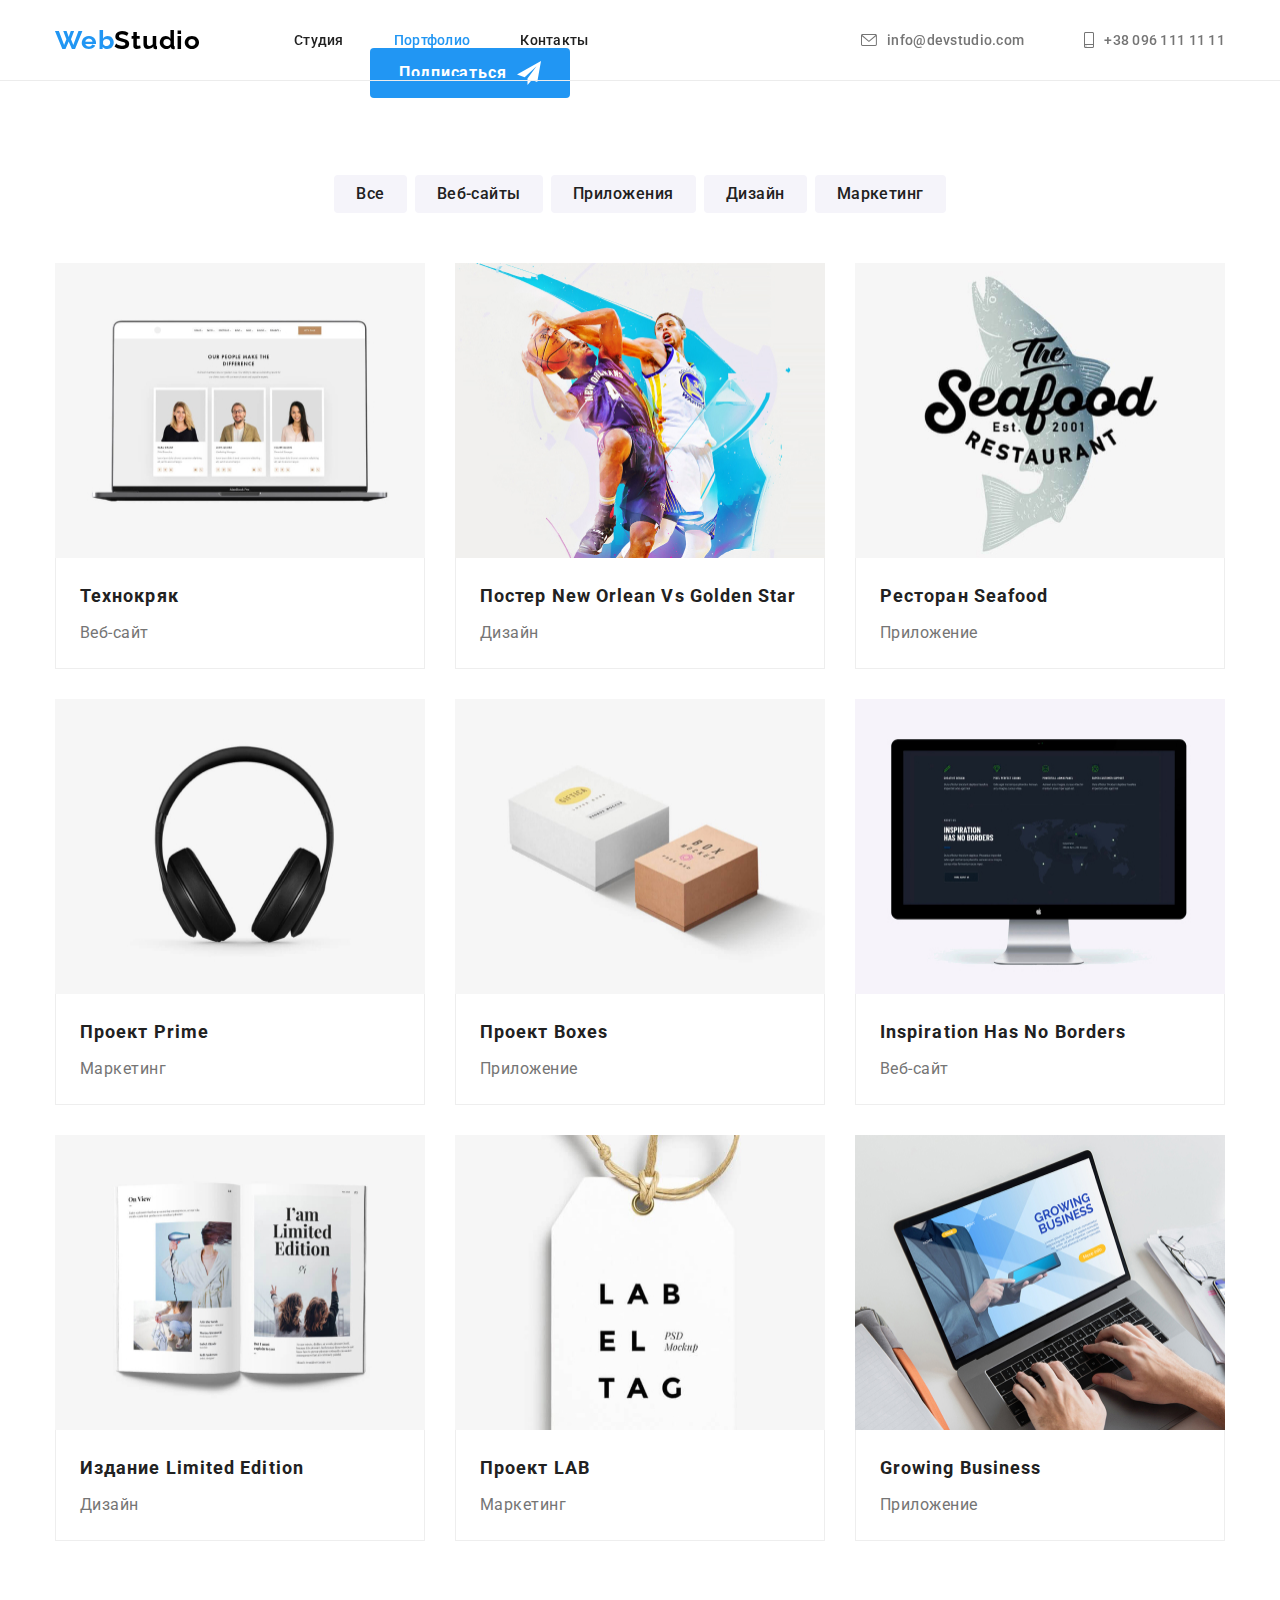
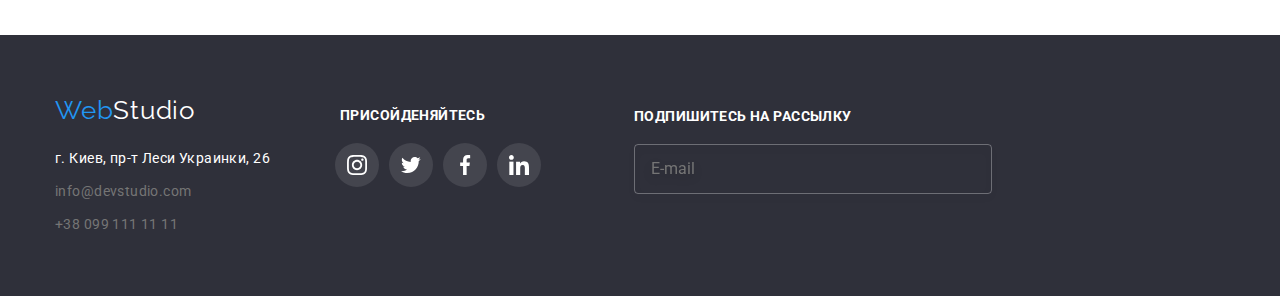
==== commit 24332db3: "newup7hm" ====
--- a/portfolio.html
+++ b/portfolio.html
@@ -13,31 +13,31 @@
     <link rel="stylesheet" href="https://cdn.jsdelivr.net/npm/modern-normalize@1.1.0/modern-normalize.min.css">
     
     <link rel="stylesheet" href="./css/main.min.css" />
-    <link rel="stylesheet" href="./css/styles.css">
+   
 
 </head>
 
 <body data-page>
     <!--Шапка-->
     <header class="header" data-header>
-        <div class="container header-container">
+        <div class="container header__container">
 
             <a class="link logo" href="">
                 <span class="logo-cl">Web</span>Studio
             </a>
 
             <ul class="list list-header">
-                <li><a class="header-link link" href="./index.html">Студия</a></li>
-                <li><a class="header-link link header-link-carrent" href="">Портфолио</a></li>
-                <li><a class="header-link link" href="#footer">Контакты</a></li>
+                <li><a class="list-header__link link" href="./index.html">Студия</a></li>
+                <li><a class="list-header__link link list-header__link--carrent" href="">Портфолио</a></li>
+                <li><a class="list-header__link link" href="#footer">Контакты</a></li>
             </ul>
             <nav class="nav">
-                <ul class="list list-header">
-                    <li><a class="link link-tel" href="mailto:info@devstudio.com"><svg class="icons-media" width="16"
+                <ul class="list nav__list-header">
+                    <li><a class="link  nav__link-tel" href="mailto:info@devstudio.com"><svg class="icons-media" width="16"
                                 height="12">
                                 <use href="./images/icons.svg#icon-envelope-hover"></use>
                             </svg>info@devstudio.com</a></li>
-                    <li><a class="link link-tel" href="tel:+380961111111"><svg class="icons-media" width="10"
+                    <li><a class="link nav__link-tel" href="tel:+380961111111"><svg class="icons-media" width="10"
                                 height="16">
                                 <use href="./images/icons.svg#icon-smartphone"></use>
                             </svg>+38 096 111 11 11</a></li>
@@ -53,11 +53,11 @@
                 <h1 class="visually-hidden">Портфоліо</h1>
                 <ul class="list container-btn">
 
-                    <li><button class="btn btn-list" type="button">Все</button></li>
-                    <li><button class="btn btn-list" type="button">Веб-сайты</button></li>
-                    <li><button class="btn btn-list" type="button">Приложения</button></li>
-                    <li><button class="btn btn-list" type="button">Дизайн</button></li>
-                    <li><button class="btn btn-list" type="button">Маркетинг</button></li>
+                    <li><button class="btn btn__list" type="button">Все</button></li>
+                    <li><button class="btn btn__list" type="button">Веб-сайты</button></li>
+                    <li><button class="btn btn__list" type="button">Приложения</button></li>
+                    <li><button class="btn btn__list" type="button">Дизайн</button></li>
+                    <li><button class="btn btn__list" type="button">Маркетинг</button></li>
 
                 </ul>
 
@@ -264,31 +264,31 @@
                 </ul>
             </div>
             <div class="footer-icons">
-                <p class="footer-join">Присойденяйтесь</p>
+                <p class="footer__join">Присойденяйтесь</p>
                 <ul class="social list footer-icons-list">
-                    <li class="social-items ">
-                        <a class="socials-link socials-icon-footer link" href="" target="_blank"
+                    <li class="social__items ">
+                        <a class="socials__link socials-icon-footer link" href="" target="_blank"
                             rel="noopener noreferrer" aria-label="інстаграм">
                             <svg class="socials-icon ft-icon" width="20" height="20">
                                 <use href="./images/icons.svg#icon-instagram-2"></use>
                             </svg></a>
                     </li>
-                    <li class="social-items">
-                        <a class="socials-link socials-icon-footer link" href="" target="_blank"
+                    <li class="social__items">
+                        <a class="socials__link socials-icon-footer link" href="" target="_blank"
                             rel="noopener noreferrer" aria-label="твітер">
                             <svg class="socials-icon ft-icon" width="20" height="20">
                                 <use href="./images/icons.svg#icon-twiter"></use>
                             </svg></a>
                     </li>
-                    <li class="social-items">
-                        <a class="socials-link socials-icon-footer link" href="" target="_blank"
+                    <li class="social__items">
+                        <a class="socials__link socials-icon-footer link" href="" target="_blank"
                             rel="noopener noreferrer" aria-label="фейсбук">
                             <svg class="socials-icon ft-icon" width="20" height="20">
                                 <use href="./images/icons.svg#icon-facebook-1"></use>
                             </svg></a>
                     </li>
-                    <li class="social-items">
-                        <a class="socials-link  socials-icon-footer link" href="" target="_blank"
+                    <li class="social__items">
+                        <a class="socials__link  socials-icon-footer link" href="" target="_blank"
                             rel="noopener noreferrer" aria-label="лінкедін">
                             <svg class="socials-icon ft-icon" width="20" height="20">
                                 <use href="./images/icons.svg#icon-linkedin-1"></use>
@@ -297,9 +297,18 @@
                 </ul>
             </div>
             <div class="form">
-                <form class="footer-form">
-                    <label for="name" class="footer-join form-name">Подпишитесь на рассылку</label>
-                    <input type="text" name="name" value="" id="name" class="footer-input">
+                <form class="form__footer">
+                    <p class="form__join form-name">Подпишитесь на рассылку</p>
+                    <label for="subscription">
+                      <input
+                        class="footer-input"
+                        type="text"
+                        name="subscription"
+                        value=""
+                        id="subscription"
+                        placeholder="E-mail"
+                      />
+                    </label>
 
                     <button type="submit" class="btn-subm">Подписаться<svg class="icon-icon-send" width="24"
                             height="24">
--- a/css/main.min.css
+++ b/css/main.min.css
@@ -1 +1 @@
-:root{--main-font: "Roboto", sans-serif;--sekondary-font: "Raleway", sans-serif;--main-txt-cl: #212121;--light-br-color: #ffffff;--dark-br-color: #2f303a;--akcent-color: #2196f3;--transition: 250ms cubic-bezier(0.4, 0, 0.2, 1)}body{font-family:var(--main-font);margin-left:auto;margin-right:auto}.no-scroll{overflow:hidden}/*# sourceMappingURL=main.min.css.map */+:root{--main-font: "Roboto", sans-serif;--sekondary-font: "Raleway", sans-serif;--main-txt-cl: #212121;--light-br-color: #ffffff;--dark-br-color: #2f303a;--akcent-color: #2196f3;--transition: 250ms cubic-bezier(0.4, 0, 0.2, 1)}.visually-hidden{position:absolute;white-space:nowrap;width:1px;height:1px;overflow:hidden;border:0;padding:0;clip:rect(0 0 0 0);-webkit-clip-path:inset(50%);clip-path:inset(50%);margin:-1px}.container{width:1200px;padding-right:15px;padding-left:15px;margin-right:auto;margin-left:auto}section{padding-top:94px;padding-bottom:94px}.logo{margin-right:93px;font-family:var(--sekondary-font);font-weight:700;font-size:26px;line-height:1.19;letter-spacing:.03em;color:#000}.logo-cl{font-family:var(--sekondary-font);font-size:26px;line-height:1.1923076923;letter-spacing:.03em;color:var(--akcent-color)}img{display:block}.name{font-family:var(--main-font);font-size:14px;line-height:1.14;letter-spacing:.03em;color:var(--main-txt-cl);text-transform:uppercase;margin-bottom:10px}body{font-family:var(--main-font);margin-left:auto;margin-right:auto}body.no-scroll{overflow:hidden;background-color:#fff}h1,h2,h3,h4,p{margin:0}.link{text-decoration:none}.list{list-style:none;margin:0;padding:0}.header{position:sticky;top:-1px;border-bottom:1px solid #ececec;z-index:100}.header.no-transparency{background-color:#2e6088 #2f303a;-webkit-backdrop-filter:blur(4px);backdrop-filter:blur(4px)}.header__container{display:-webkit-box;display:-ms-flexbox;display:flex;min-height:80px;-webkit-box-align:center;-ms-flex-align:center;align-items:center}.list-header{display:-webkit-box;display:-ms-flexbox;display:flex;margin-right:auto;gap:50px}.list-header__link{font-size:14px;font-weight:500;line-height:1.14;letter-spacing:.02em;padding-top:32px;padding-bottom:32px;color:var(--main-txt-cl);-webkit-transition:color 250ms cubic-bezier(0.4, 0, 0.2, 1);transition:color 250ms cubic-bezier(0.4, 0, 0.2, 1)}.list-header__link:hover,.list-header__link:focus{color:var(--akcent-color)}.list-header__link--carrent{position:relative;color:var(--akcent-color)}.list-header__link--carrent::after{position:absolute;bottom:0px;content:"";display:block;width:100%;height:4px;background-color:var(--akcent-color)}.nav__list-header{display:-webkit-box;display:-ms-flexbox;display:flex;margin-right:auto;gap:50px}.nav__link-tel{display:-webkit-box;display:-ms-flexbox;display:flex;gap:10px;-webkit-box-align:center;-ms-flex-align:center;align-items:center;color:#757575;font-weight:500;font-size:14px;line-height:1.1428571429;letter-spacing:.02em;padding-top:32px;padding-bottom:32px;padding-left:10px;-webkit-transition:color 250ms cubic-bezier(0.4, 0, 0.2, 1);transition:color 250ms cubic-bezier(0.4, 0, 0.2, 1)}.nav__link-tel:hover,.nav__link-tel:focus{color:var(--akcent-color)}.nav__list-header{display:-webkit-box;display:-ms-flexbox;display:flex;margin-right:auto;gap:50px}.icons-media{fill:currentColor}.hero{padding:200px 0;text-align:center;margin:0 auto;max-width:1600px;background-image:-webkit-gradient(linear, left top, right top, from(rgba(47, 48, 58, 0.4)), to(rgba(47, 48, 58, 0.4))),url(../images/backroundimg.jpg);background-image:linear-gradient(to right, rgba(47, 48, 58, 0.4) 0%, rgba(47, 48, 58, 0.4) 100%),url(../images/backroundimg.jpg);background-repeat:no-repeat;background-size:auto;background-position:center}.hero__title{font-family:var(--main-font);font-weight:900;font-size:44px;line-height:1.3636363636;letter-spacing:.06em;text-transform:uppercase;color:#fff;margin-bottom:30px;-webkit-animation:fade-in 250ms ease 250ms backwards alternate;animation:fade-in 250ms ease 250ms backwards alternate;-webkit-transform-origin:left center;transform-origin:left center}@-webkit-keyframes fade-in{0%{opacity:0;-webkit-transform:translateX(-300px) scale(0.4);transform:translateX(-300px) scale(0.4)}100%{opacity:1;-webkit-transform:translateX(0) scale(1);transform:translateX(0) scale(1)}}@keyframes fade-in{0%{opacity:0;-webkit-transform:translateX(-300px) scale(0.4);transform:translateX(-300px) scale(0.4)}100%{opacity:1;-webkit-transform:translateX(0) scale(1);transform:translateX(0) scale(1)}}.section.block{padding-bottom:0%}.link-card{display:block;-webkit-transition:-webkit-box-shadow 250ms cubic-bezier(0.4, 0, 0.2, 1);transition:-webkit-box-shadow 250ms cubic-bezier(0.4, 0, 0.2, 1);transition:box-shadow 250ms cubic-bezier(0.4, 0, 0.2, 1);transition:box-shadow 250ms cubic-bezier(0.4, 0, 0.2, 1), -webkit-box-shadow 250ms cubic-bezier(0.4, 0, 0.2, 1)}.link-card:hover,.link-card:focus{-webkit-box-shadow:0px 1px 1px rgba(0,0,0,.12),0px 4px 4px rgba(0,0,0,.06),1px 4px 6px rgba(0,0,0,.16);box-shadow:0px 1px 1px rgba(0,0,0,.12),0px 4px 4px rgba(0,0,0,.06),1px 4px 6px rgba(0,0,0,.16)}.card-wrapper{position:relative;overflow:hidden}.overlay{display:inline-block;position:absolute;top:0;left:0;-webkit-transform:translateY(101%);transform:translateY(101%);-webkit-transition:-webkit-transform 250ms cubic-bezier(0.4, 0, 0.2, 1);transition:-webkit-transform 250ms cubic-bezier(0.4, 0, 0.2, 1);transition:transform 250ms cubic-bezier(0.4, 0, 0.2, 1);transition:transform 250ms cubic-bezier(0.4, 0, 0.2, 1), -webkit-transform 250ms cubic-bezier(0.4, 0, 0.2, 1)}.link-card:hover .overlay{-webkit-transform:translateY(0%);transform:translateY(0%)}.overlay-text{font-family:var(--main-font);width:100%;height:100%;font-size:18px;line-height:1.5555555556;letter-spacing:.03em;color:#fff;padding:63px 24px;background-color:#2196f3;-webkit-backdrop-filter:blur(4px);backdrop-filter:blur(4px)}.img-portfolio{border-top:none;border-right:none}.list-card{display:-webkit-box;display:-ms-flexbox;display:flex;-ms-flex-wrap:wrap;flex-wrap:wrap;gap:30px}.cards-link{display:-webkit-box;display:-ms-flexbox;display:flex;-webkit-box-orient:vertical;-webkit-box-direction:normal;-ms-flex-direction:column;flex-direction:column;-webkit-box-align:start;-ms-flex-align:start;align-items:flex-start;padding:20px 24px;border:1px solid #eee;border-top:none}.name-progect{text-transform:capitalize;font-size:18px;line-height:36px;margin-bottom:4px;letter-spacing:.06em;color:#212121}.name-upps{font-weight:400;font-size:16px;line-height:1.875;letter-spacing:.03em;color:#757575}.about{display:-webkit-box;display:-ms-flexbox;display:flex;-webkit-box-align:center;-ms-flex-align:center;align-items:center;gap:30px}.about__adwantages-wrap{display:-webkit-box;display:-ms-flexbox;display:flex;width:270px;height:120px;background:#f5f4fa;border-radius:4px;margin-bottom:30px;-webkit-box-pack:center;-ms-flex-pack:center;justify-content:center;-webkit-box-align:center;-ms-flex-align:center;align-items:center}.about__name{font-family:var(--main-font);font-size:14px;line-height:1.14;letter-spacing:.03em;color:var(--main-txt-cl);text-transform:uppercase;margin-bottom:10px}.about__link-name{font-family:var(--main-font);font-size:14px;line-height:1.71;letter-spacing:.03em;color:#757575;min-width:270px;min-height:16px}.name__action{font-weight:700;font-size:36px;line-height:1.1666666667;text-transform:none;text-align:center;letter-spacing:.03em;color:#212121;margin-bottom:50px}.img__cards{display:-webkit-box;display:-ms-flexbox;display:flex;gap:30px}.img.img__avatar-text{position:relative}.avatar{display:-webkit-box;display:-ms-flexbox;display:flex;-webkit-box-pack:center;-ms-flex-pack:center;justify-content:center;-webkit-box-align:center;-ms-flex-align:center;align-items:center;font-size:14px;line-height:16px;text-align:center;letter-spacing:.03em;text-transform:uppercase;color:#fff;width:370px;height:70px;background:rgba(47,48,58,.8)}.avatar__container{position:absolute;-webkit-transform:translateY(-100%);transform:translateY(-100%);-webkit-transition:250ms cubic-bezier(0.4, 0, 0.2, 1) 250ms;transition:250ms cubic-bezier(0.4, 0, 0.2, 1) 250ms}.team{margin-bottom:16px}.team-card{display:-webkit-box;display:-ms-flexbox;display:flex;background-color:#f5f4fa}.team__wrapper{padding-top:30px;padding-bottom:30px;text-align:center;background-color:#fff;-webkit-box-shadow:0px 1px 3px rgba(0,0,0,.12),0px 1px 1px rgba(0,0,0,.14),0px 2px 1px rgba(0,0,0,.2);box-shadow:0px 1px 3px rgba(0,0,0,.12),0px 1px 1px rgba(0,0,0,.14),0px 2px 1px rgba(0,0,0,.2);border-radius:0px 0px 4px 4px}.team-card__list{display:-webkit-box;display:-ms-flexbox;display:flex;-webkit-box-orient:horizontal;-webkit-box-direction:normal;-ms-flex-direction:row;flex-direction:row;gap:30px}.team-list__container{display:-webkit-box;display:-ms-flexbox;display:flex;-webkit-box-orient:vertical;-webkit-box-direction:normal;-ms-flex-direction:column;flex-direction:column;width:270px}.team-card__name{font-weight:700;font-size:36px;line-height:1.1666666667;text-transform:none;text-align:center;letter-spacing:.03em;color:#212121;margin-bottom:50px}.team__name-users{margin-bottom:10px;-webkit-box-align:center;-ms-flex-align:center;align-items:center;font-family:var(--main-font);font-weight:500;font-size:16px;line-height:1.1875;letter-spacing:.03em;color:var(--main-txt-cl)}.team__link-name{font-family:var(--main-font);font-size:14px;line-height:1.71;margin-bottom:16px;letter-spacing:.03em;color:#757575;min-width:270px;min-height:16px}.team__link-name{font-family:var(--main-font);font-size:14px;line-height:1.71;letter-spacing:.03em;color:#757575;min-width:270px;min-height:16px}.partner{display:-webkit-box;display:-ms-flexbox;display:flex;list-style:none;padding-left:0ch;gap:15px;-webkit-box-pack:center;-ms-flex-pack:center;justify-content:center}.partner__logotype{display:-webkit-box;display:-ms-flexbox;display:flex;-webkit-box-align:center;-ms-flex-align:center;align-items:center;fill:#afb1b8;width:170px;height:92px;padding:16px 32px;min-width:170px;min-height:92px;border:1px solid #afb1b8;border-radius:4px;-webkit-transition:fill 250ms cubic-bezier(0.4, 0, 0.2, 1),border 250ms cubic-bezier(0.4, 0, 0.2, 1);transition:fill 250ms cubic-bezier(0.4, 0, 0.2, 1),border 250ms cubic-bezier(0.4, 0, 0.2, 1)}.partner__logotype:hover,.partner__logotype:focus{fill:var(--akcent-color);border:1px solid var(--akcent-color)}.footer{background-color:#2f303a;padding:60px 0}.plase{font-size:14px;line-height:1.7142857143;letter-spacing:.03em;font-style:normal;color:#fff;margin-bottom:9px}.link-tel-foot{display:-webkit-box;display:-ms-flexbox;display:flex;-webkit-box-align:baseline;-ms-flex-align:baseline;align-items:baseline;font-weight:400;font-size:14px;line-height:1.7142857143;letter-spacing:.03em;color:#757575;margin-top:9px;margin-bottom:9px;-webkit-transition:color 250ms cubic-bezier(0.4, 0, 0.2, 1);transition:color 250ms cubic-bezier(0.4, 0, 0.2, 1)}.link-tel-foot:not(:last-child){margin-bottom:9px}.link-tel-foot:last-child{margin-bottom:0}.link-tel-foot:hover,.link-tel-foot:focus{color:var(--akcent-color)}.logo-bl{display:block;font-family:var(--sekondary-font);font-size:26px;line-height:1.1923076923;letter-spacing:.03em;color:#fff;margin-bottom:20px}.footer-name{font-family:var(--main-font);font-size:14px;line-height:16px;letter-spacing:.03em;text-transform:uppercase;color:#fff}.form-name{padding-top:13px;padding-bottom:20px}.footer-icons{padding-top:12px;margin-right:93px;margin-left:70px}.footer-items{display:-webkit-box;display:-ms-flexbox;display:flex}.form__join{font-weight:700;font-size:14px;line-height:1.1428571429;letter-spacing:.03em;text-transform:uppercase;color:#fff}.socials-icon-footer{fill:#fff;background-color:rgba(255,255,255,.1)}.ft-icon{fill:#fff}.footer-icons-list{margin-top:20px;margin-left:-5px}.footer__form{display:-webkit-box;display:-ms-flexbox;display:flex;-webkit-box-orient:vertical;-webkit-box-direction:normal;-ms-flex-direction:column;flex-direction:column;position:relative}.footer__join{font-weight:700;font-size:14px;line-height:1.1428571429;letter-spacing:.03em;text-transform:uppercase;color:#fff}.btn__list{font-family:var(--main-font);font-weight:500;font-size:16px;line-height:1.625;letter-spacing:.03em;color:#212121;background-color:#f5f4fa;cursor:pointer;border:none;padding:6px 22px;border-radius:4px;-webkit-transition:color 250ms cubic-bezier(0.4, 0, 0.2, 1),background-color 250ms cubic-bezier(0.4, 0, 0.2, 1),-webkit-box-shadow 250ms cubic-bezier(0.4, 0, 0.2, 1);transition:color 250ms cubic-bezier(0.4, 0, 0.2, 1),background-color 250ms cubic-bezier(0.4, 0, 0.2, 1),-webkit-box-shadow 250ms cubic-bezier(0.4, 0, 0.2, 1);transition:box-shadow 250ms cubic-bezier(0.4, 0, 0.2, 1),color 250ms cubic-bezier(0.4, 0, 0.2, 1),background-color 250ms cubic-bezier(0.4, 0, 0.2, 1);transition:box-shadow 250ms cubic-bezier(0.4, 0, 0.2, 1),color 250ms cubic-bezier(0.4, 0, 0.2, 1),background-color 250ms cubic-bezier(0.4, 0, 0.2, 1),-webkit-box-shadow 250ms cubic-bezier(0.4, 0, 0.2, 1)}.btn__list:hover,.btn__list:focus{color:#fff;background-color:var(--akcent-color);-webkit-box-shadow:0px 3px 1px rgba(0,0,0,.1),0px 1px 2px rgba(0,0,0,.08),0px 2px 2px rgba(0,0,0,.12);box-shadow:0px 3px 1px rgba(0,0,0,.1),0px 1px 2px rgba(0,0,0,.08),0px 2px 2px rgba(0,0,0,.12)}.btn__order{font-family:var(--main-font);background-color:var(--akcent-color);font-weight:700;font-size:16px;line-height:1.875;letter-spacing:.06em;border:none;max-width:220px;max-height:70px;min-width:200px;min-height:50px;color:#fff;-webkit-box-shadow:0px 4px 4px rgba(0,0,0,.15);box-shadow:0px 4px 4px rgba(0,0,0,.15);border-radius:4px;cursor:pointer;-webkit-transition:background-color 250ms cubic-bezier(0.4, 0, 0.2, 1);transition:background-color 250ms cubic-bezier(0.4, 0, 0.2, 1)}.btn__order:hover,.btn__order:focus{background-color:#188ce8}.container-btn{display:-webkit-box;display:-ms-flexbox;display:flex;-webkit-box-pack:center;-ms-flex-pack:center;justify-content:center;gap:8px;margin-bottom:50px}.social{display:-webkit-box;display:-ms-flexbox;display:flex;-webkit-box-align:center;-ms-flex-align:center;align-items:center;-webkit-box-pack:center;-ms-flex-pack:center;justify-content:center;gap:10px}.socials__link{display:-webkit-box;display:-ms-flexbox;display:flex;-webkit-box-align:center;-ms-flex-align:center;align-items:center;-webkit-box-pack:center;-ms-flex-pack:center;justify-content:center;width:44px;height:44px;border-radius:50%;fill:#afb1b8;-webkit-transition:fill 250ms cubic-bezier(0.4, 0, 0.2, 1),background-color 250ms cubic-bezier(0.4, 0, 0.2, 1);transition:fill 250ms cubic-bezier(0.4, 0, 0.2, 1),background-color 250ms cubic-bezier(0.4, 0, 0.2, 1)}.socials__link:hover,.socials__link:focus{fill:#fff;background-color:var(--akcent-color)}.adwantages-wrap{display:-webkit-box;display:-ms-flexbox;display:flex;width:270px;height:120px;background:#f5f4fa;border-radius:4px;margin-bottom:30px;-webkit-box-pack:center;-ms-flex-pack:center;justify-content:center;-webkit-box-align:center;-ms-flex-align:center;align-items:center}.partner-list{display:-webkit-box;display:-ms-flexbox;display:flex;list-style:none;padding-left:0ch;gap:15px;-webkit-box-pack:center;-ms-flex-pack:center;justify-content:center}.partner-logotype{display:-webkit-box;display:-ms-flexbox;display:flex;-webkit-box-align:center;-ms-flex-align:center;align-items:center;fill:#afb1b8;width:170px;height:92px;padding:16px 32px;min-width:170px;min-height:92px;border:1px solid #afb1b8;border-radius:4px;-webkit-transition:fill 250ms cubic-bezier(0.4, 0, 0.2, 1),border 250ms cubic-bezier(0.4, 0, 0.2, 1);transition:fill 250ms cubic-bezier(0.4, 0, 0.2, 1),border 250ms cubic-bezier(0.4, 0, 0.2, 1)}.partner-logotype:hover,.partner-logotype:focus{fill:var(--akcent-color);border:1px solid var(--akcent-color)}.backdrop{position:fixed;top:0;left:0;width:100%;height:100%;background-color:rgba(0,0,0,.2);z-index:1000;display:-webkit-box;display:-ms-flexbox;display:flex;-webkit-box-align:center;-ms-flex-align:center;align-items:center;-webkit-box-pack:center;-ms-flex-pack:center;justify-content:center;-webkit-transition:250ms cubic-bezier(0.4, 0, 0.2, 1);transition:250ms cubic-bezier(0.4, 0, 0.2, 1)}.backdrop.is-hidden{opacity:0;visibility:hidden;pointer-events:none}.modal{position:absolute;top:50%;left:50%;padding:40px;-webkit-transform:translate(-50%, -50%) scale(1) rotate(0);transform:translate(-50%, -50%) scale(1) rotate(0);-webkit-transition:-webkit-transform 400ms ease-in-out 200ms;transition:-webkit-transform 400ms ease-in-out 200ms;transition:transform 400ms ease-in-out 200ms;transition:transform 400ms ease-in-out 200ms, -webkit-transform 400ms ease-in-out 200ms;opacity:1;width:528px;height:581px;background-color:#fff;border-radius:4px}.backdrop.is-hidden .modal{opacity:0;-webkit-transform:translate(-50%, -50%) scale(0.3) rotate(1turn);transform:translate(-50%, -50%) scale(0.3) rotate(1turn)}.modal-btn{position:absolute;top:8px;right:8px;padding:6px;width:30px;height:30px;display:-webkit-box;display:-ms-flexbox;display:flex;-webkit-box-align:center;-ms-flex-align:center;align-items:center;-webkit-box-pack:center;-ms-flex-pack:center;justify-content:center;border-radius:50%;border:2px solid;background-color:rgba(0,0,0,0);cursor:pointer}.modal-btn:hover,.modal-btn:focus{fill:var(--akcent-color)}.list-modal{display:-webkit-box;display:-ms-flexbox;display:flex;-webkit-box-orient:vertical;-webkit-box-direction:normal;-ms-flex-direction:column;flex-direction:column;margin-top:10px;margin-bottom:10px}.modal-text{display:block;text-align:center;margin-bottom:12px;font-family:var(--main-font);font-weight:700;font-size:20px;line-height:1.15;text-align:center;letter-spacing:.03em;color:#212121}.register-form-group{margin-bottom:20px}.modal-name-wrap{display:block;position:relative;margin-bottom:10px}.modal-name-wrap:last-child{margin-bottom:0}.modal-name{display:block;text-align:left;margin-bottom:4px;font-size:12px;line-height:1.1666666667;letter-spacing:.01em;color:#757575}.register-form-agreement{display:-webkit-box;display:-ms-flexbox;display:flex;-webkit-box-align:center;-ms-flex-align:center;align-items:center;-webkit-box-pack:center;-ms-flex-pack:center;justify-content:center;gap:7px}.register-form-input,.modal-name-textarea{width:100%;height:40px;padding:12px;padding-left:36px;outline:rgba(0,0,0,0);border:1px solid rgba(33,33,33,.2);border-radius:4px}.modal-name-textarea{padding-left:10px;resize:none;width:448px;height:120px;height:120px;border:1px solid rgba(33,33,33,.2);border-radius:4px;background-color:inherit}.modal-name-textarea:hover,.modal-name-textarea:focus{border:1px solid var(--akcent-color)}.register-form-icon{position:absolute;bottom:11px;left:10px;margin:3px}.register-form-link{font-weight:400;font-size:14px;line-height:1.7142857143;letter-spacing:.03em;-webkit-text-decoration-line:underline;text-decoration-line:underline;text-underline-position:under;color:#2196f3}.modal-name-textarea{height:120px;border:1px solid rgba(33,33,33,.2);border-radius:4px;background-color:inherit}.register-form-agrement-text{display:block;margin-bottom:20px}.register-cheked-box{-webkit-transition:250ms cubic-bezier(0.4, 0, 0.2, 1);transition:250ms cubic-bezier(0.4, 0, 0.2, 1)}.register-form{cursor:pointer;-webkit-user-select:none;-moz-user-select:none;-ms-user-select:none;user-select:none}.register-form-icon-cheked{opacity:0}.register-cheked-box:checked+.register-form .register-form-icon-uncheked{opacity:0}.register-form-icon-cheked{fill:var(--akcent-color)}.register-cheked-box:checked+.register-form .register-form-icon-cheked{opacity:1;-webkit-transition:opacity 250ms cubic-bezier(0.4, 0, 0.2, 1);transition:opacity 250ms cubic-bezier(0.4, 0, 0.2, 1)}.register-form-agreement-text{font-weight:400;font-size:14px;line-height:1.7142857143;letter-spacing:.03em;color:#757575}.register-form-btn{margin-top:30px;margin-left:auto;margin-right:auto;min-width:200px;min-height:50px;font-weight:700;font-size:16px;line-height:1.875;display:-webkit-box;display:-ms-flexbox;display:flex;-webkit-box-align:center;-ms-flex-align:center;align-items:center;text-align:center;-webkit-box-pack:center;-ms-flex-pack:center;justify-content:center;letter-spacing:.06em;color:#fff;-webkit-transition:background-color 250ms cubic-bezier(0.4, 0, 0.2, 1);transition:background-color 250ms cubic-bezier(0.4, 0, 0.2, 1);background:#2196f3;-webkit-box-shadow:0px 4px 4px rgba(0,0,0,.15);box-shadow:0px 4px 4px rgba(0,0,0,.15);border-radius:4px;border:rgba(0,0,0,0);cursor:pointer}.register-form-btn:hover,.register-form-btn:focus{background-color:#188ce8;-webkit-box-shadow:0px 3px 1px rgba(0,0,0,.1),0px 1px 2px rgba(0,0,0,.08),0px 2px 2px rgba(0,0,0,.12);box-shadow:0px 3px 1px rgba(0,0,0,.1),0px 1px 2px rgba(0,0,0,.08),0px 2px 2px rgba(0,0,0,.12)}.input-type{min-width:448px;min-height:40px;border:1px solid rgba(33,33,33,.2);border-radius:4px;background-color:inherit}.footer-input{min-width:358px;min-height:50px;padding-left:16px;background-color:inherit;border:1px solid rgba(255,255,255,.3);-webkit-filter:drop-shadow(0px 4px 4px rgba(0, 0, 0, 0.15));filter:drop-shadow(0px 4px 4px rgba(0, 0, 0, 0.15));border-radius:4px}.footer-input:focus{font-family:var(--main-font);color:#f5f4fa;border:1px solid rgba(255,255,255,.3);outline:rgba(0,0,0,0)}.register-form-input{width:100%;height:40px;padding:12px;padding-left:36px;outline:rgba(0,0,0,0);border:1px solid rgba(33,33,33,.2);border-radius:4px}.register-form-input:hover,.register-form-input:focus{border:1px solid var(--akcent-color)}.register-form-input:not(:-moz-placeholder-shown)+.register-form-icon:focus{fill:var(--akcent-color)}.register-form-input:not(:-ms-input-placeholder)+.register-form-icon:focus{fill:var(--akcent-color)}.register-form-input:focus+.register-form-icon,.register-form-input:not(:placeholder-shown)+.register-form-icon:focus{fill:var(--akcent-color)}.subskraibe{display:-webkit-box;display:-ms-flexbox;display:flex}.btn-subm{position:absolute;top:48px;left:370px;font-weight:700;font-size:16px;line-height:1.875;display:-webkit-inline-box;display:-ms-inline-flexbox;display:inline-flex;-webkit-box-align:center;-ms-flex-align:center;align-items:center;text-align:center;-webkit-box-pack:center;-ms-flex-pack:center;justify-content:center;letter-spacing:.06em;gap:10px;color:#fff;width:200px;height:50px;-webkit-transition:background-color 250ms cubic-bezier(0.4, 0, 0.2, 1);transition:background-color 250ms cubic-bezier(0.4, 0, 0.2, 1);background-color:#2196f3;border-radius:4px;border:none;cursor:pointer}.btn-subm:hover,.btn-subm:focus{background-color:#188ce8}/*# sourceMappingURL=main.min.css.map */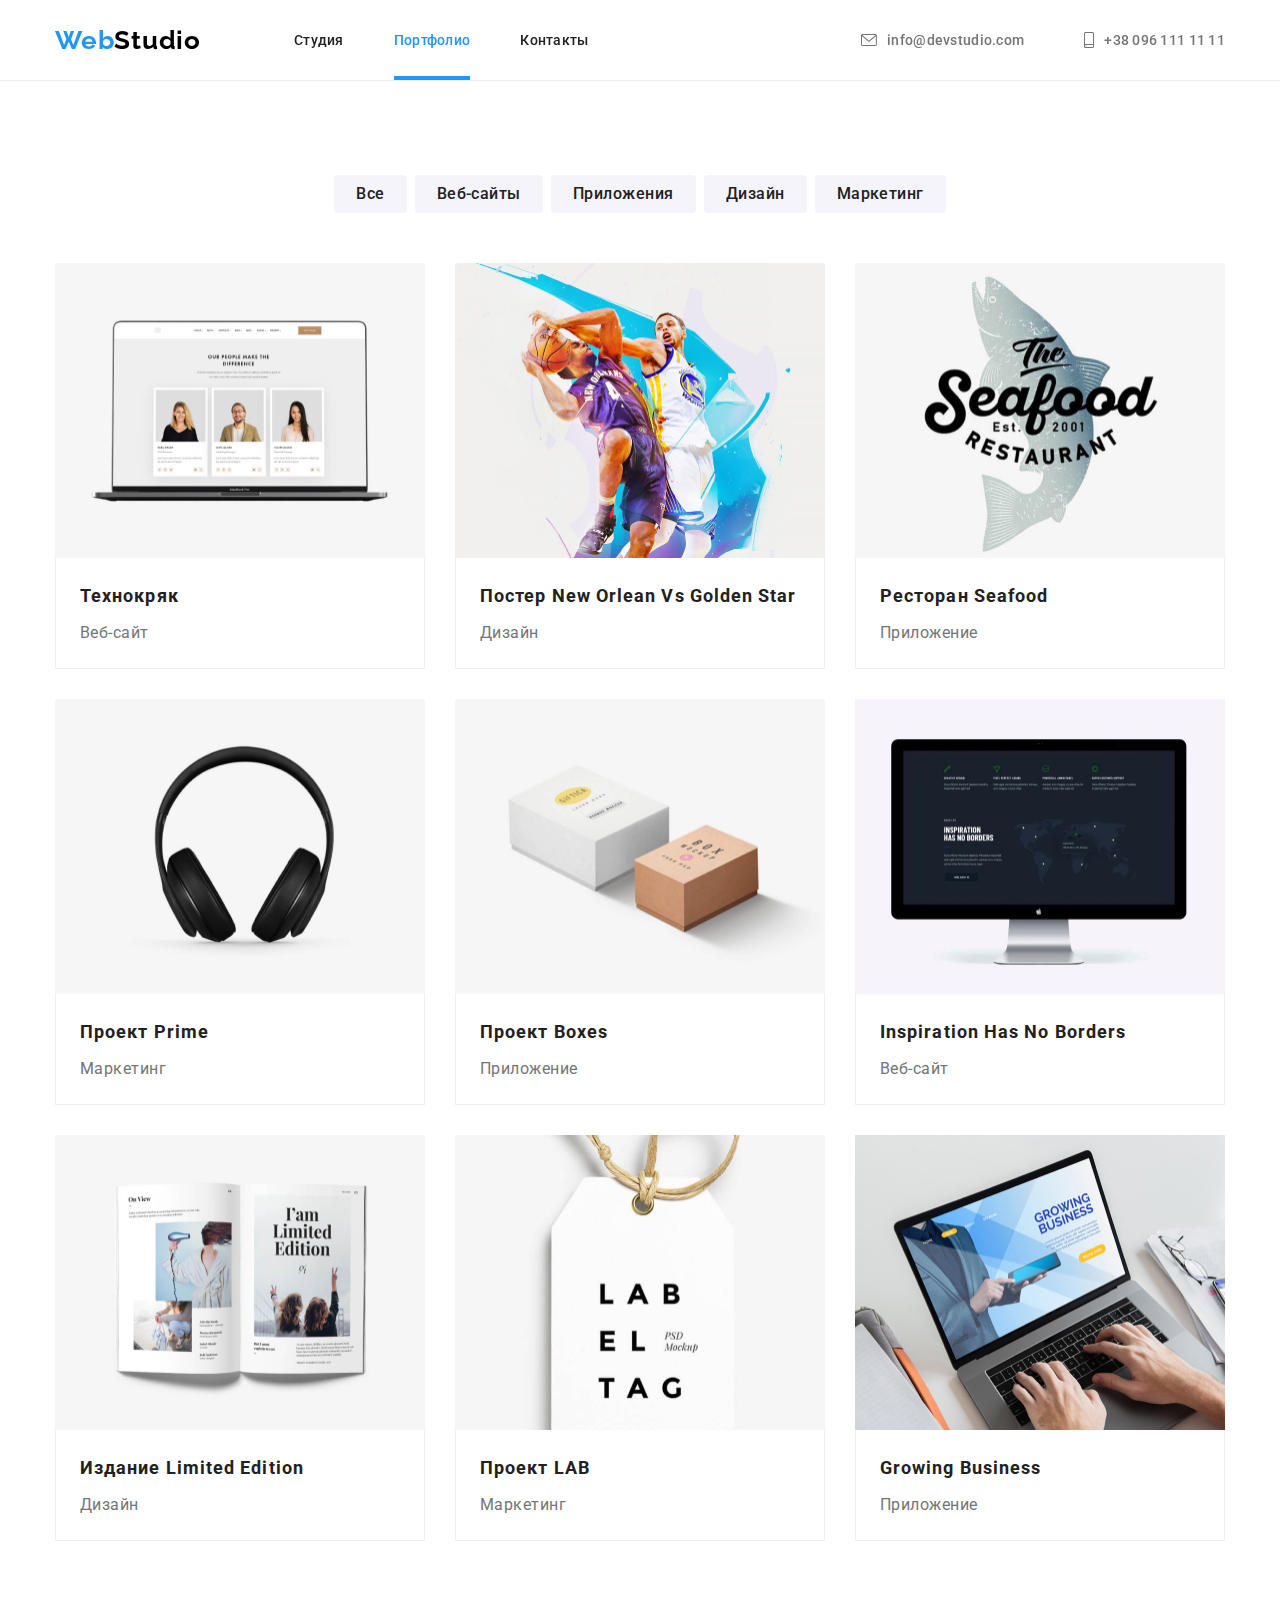
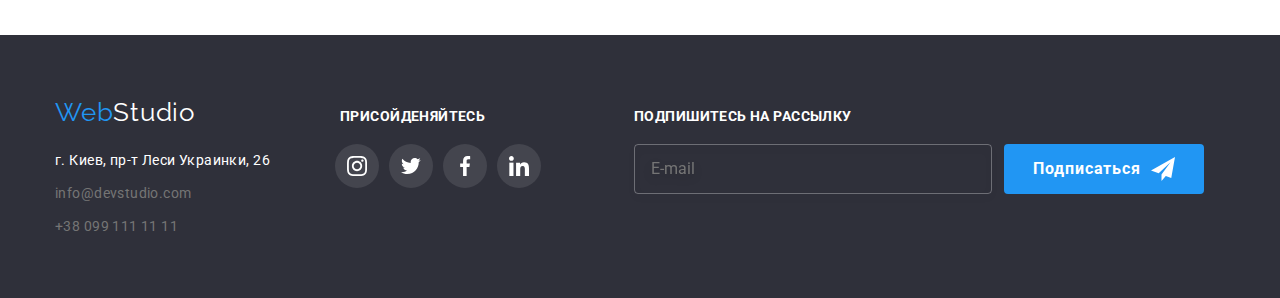
==== commit 35515ff1: "up" ====
--- a/portfolio.html
+++ b/portfolio.html
@@ -2,104 +2,99 @@
 <html lang="ru">
 
 <head>
-    <meta charset="utf-8">
-    <meta http-equiv="X-UA-Compatible" content="IE=edge">
+    <meta charset="utf-8" />
+    <meta http-equiv="X-UA-Compatible" content="IE=edge" />
     <title>Portfolio</title>
-    <link rel="preconnect" href="https://fonts.googleapis.com">
-    <link rel="preconnect" href="https://fonts.gstatic.com" crossorigin>
+    <link rel="preconnect" href="https://fonts.googleapis.com" />
+    <link rel="preconnect" href="https://fonts.gstatic.com" crossorigin />
     <link
         href="https://fonts.googleapis.com/css2?family=Raleway:wght@700&family=Roboto:wght@400;500;700;900&display=swap"
-        rel="stylesheet">
-    <link rel="stylesheet" href="https://cdn.jsdelivr.net/npm/modern-normalize@1.1.0/modern-normalize.min.css">
-    
+        rel="stylesheet" />
+    <link rel="stylesheet" href="https://cdn.jsdelivr.net/npm/modern-normalize@1.1.0/modern-normalize.min.css" />
+
     <link rel="stylesheet" href="./css/main.min.css" />
-   
-
 </head>
 
 <body data-page>
     <!--Шапка-->
     <header class="header" data-header>
         <div class="container header__container">
-
-            <a class="link logo" href="">
-                <span class="logo-cl">Web</span>Studio
-            </a>
+            <a class="link logo" href=""> <span class="logo-cl">Web</span>Studio </a>
 
             <ul class="list list-header">
                 <li><a class="list-header__link link" href="./index.html">Студия</a></li>
-                <li><a class="list-header__link link list-header__link--carrent" href="">Портфолио</a></li>
+                <li>
+                    <a class="list-header__link link list-header__link--carrent" href="">Портфолио</a>
+                </li>
                 <li><a class="list-header__link link" href="#footer">Контакты</a></li>
             </ul>
             <nav class="nav">
                 <ul class="list nav__list-header">
-                    <li><a class="link  nav__link-tel" href="mailto:info@devstudio.com"><svg class="icons-media" width="16"
-                                height="12">
+                    <li>
+                        <a class="link nav__link-tel" href="mailto:info@devstudio.com"><svg class="icons-media"
+                                width="16" height="12">
                                 <use href="./images/icons.svg#icon-envelope-hover"></use>
-                            </svg>info@devstudio.com</a></li>
-                    <li><a class="link nav__link-tel" href="tel:+380961111111"><svg class="icons-media" width="10"
+                            </svg>info@devstudio.com</a>
+                    </li>
+                    <li>
+                        <a class="link nav__link-tel" href="tel:+380961111111"><svg class="icons-media" width="10"
                                 height="16">
                                 <use href="./images/icons.svg#icon-smartphone"></use>
-                            </svg>+38 096 111 11 11</a></li>
+                            </svg>+38 096 111 11 11</a>
+                    </li>
                 </ul>
             </nav>
         </div>
     </header>
 
     <main>
-
         <section class="section">
             <div class="container">
                 <h1 class="visually-hidden">Портфоліо</h1>
                 <ul class="list container-btn">
-
                     <li><button class="btn btn__list" type="button">Все</button></li>
                     <li><button class="btn btn__list" type="button">Веб-сайты</button></li>
                     <li><button class="btn btn__list" type="button">Приложения</button></li>
                     <li><button class="btn btn__list" type="button">Дизайн</button></li>
                     <li><button class="btn btn__list" type="button">Маркетинг</button></li>
-
                 </ul>
 
                 <ul class="list list-card">
                     <li class="card">
                         <a class="link link-card" href="">
-
                             <div class="card-wrapper">
                                 <img class="img img-portfolio" src="./images/tehno.jpg" alt="tehno1" width="370"
-                                    height="295">
-                                <div class="overlay">
-                                    <p class="overlay-text">Ресурс предлагает комплексные предложения с разным
-                                        уровнем функционала и сервисов.
-                                        Все это позволит посетителю получить исчерпывающие сведения о компании или
-                                        частном
-                                        лице</p>
+                                    height="295" />
+                                <div class="overlay">
+                                    <p class="overlay-text">
+                                        Ресурс предлагает комплексные предложения с разным уровнем функционала и
+                                        сервисов. Все это позволит посетителю получить исчерпывающие сведения о
+                                        компании или частном лице
+                                    </p>
                                 </div>
                             </div>
                             <div class="cards-link">
                                 <h2 class="name name-progect">Технокряк</h2>
-                                <p class="name-upps ">Веб-сайт</p>
-                            </div>
-
+                                <p class="name-upps">Веб-сайт</p>
+                            </div>
                         </a>
                     </li>
                     <li class="card">
                         <a class="link link-card" href="">
                             <div class="card-wrapper">
                                 <img class="img img-portfolio" src="./images/poster2.jpg" alt="poster2" width="370"
-                                    height="295">
-                                <div class="overlay">
-                                    <p class="overlay-text">Ресурс предлагает комплексные предложения с разным
-                                        уровнем функционала и сервисов.
-                                        Все это позволит посетителю получить исчерпывающие сведения о компании или
-                                        частном
-                                        лице</p>
+                                    height="295" />
+                                <div class="overlay">
+                                    <p class="overlay-text">
+                                        Ресурс предлагает комплексные предложения с разным уровнем функционала и
+                                        сервисов. Все это позволит посетителю получить исчерпывающие сведения о
+                                        компании или частном лице
+                                    </p>
                                 </div>
                             </div>
                             <div class="cards-link">
                                 <h2 class="name name-progect">Постер New Orlean vs Golden Star</h2>
                                 <p class="name-upps">Дизайн</p>
-
                             </div>
                         </a>
                     </li>
@@ -107,19 +102,18 @@
                         <a class="link link-card" href="">
                             <div class="card-wrapper">
                                 <img class="img img-portfolio" src="./images/seafood3.jpg" alt="seafood" width="370"
-                                    height="295">
-                                <div class="overlay">
-                                    <p class="overlay-text">Ресурс предлагает комплексные предложения с разным
-                                        уровнем функционала и сервисов.
-                                        Все это позволит посетителю получить исчерпывающие сведения о компании или
-                                        частном
-                                        лице</p>
+                                    height="295" />
+                                <div class="overlay">
+                                    <p class="overlay-text">
+                                        Ресурс предлагает комплексные предложения с разным уровнем функционала и
+                                        сервисов. Все это позволит посетителю получить исчерпывающие сведения о
+                                        компании или частном лице
+                                    </p>
                                 </div>
                             </div>
                             <div class="cards-link">
                                 <h2 class="name name-progect">Ресторан Seafood</h2>
                                 <p class="name-upps">Приложение</p>
-
                             </div>
                         </a>
                     </li>
@@ -127,19 +121,18 @@
                         <a class="link link-card" href="">
                             <div class="card-wrapper">
                                 <img class="img img-portfolio" src="./images/prime4.jpg" alt="prime" width="370"
-                                    height="295">
-                                <div class="overlay">
-                                    <p class="overlay-text">Ресурс предлагает комплексные предложения с разным
-                                        уровнем функционала и сервисов.
-                                        Все это позволит посетителю получить исчерпывающие сведения о компании или
-                                        частном
-                                        лице</p>
+                                    height="295" />
+                                <div class="overlay">
+                                    <p class="overlay-text">
+                                        Ресурс предлагает комплексные предложения с разным уровнем функционала и
+                                        сервисов. Все это позволит посетителю получить исчерпывающие сведения о
+                                        компании или частном лице
+                                    </p>
                                 </div>
                             </div>
                             <div class="cards-link">
                                 <h2 class="name name-progect">Проект Prime</h2>
                                 <p class="name-upps">Маркетинг</p>
-
                             </div>
                         </a>
                     </li>
@@ -147,19 +140,18 @@
                         <a class="link link-card" href="">
                             <div class="card-wrapper">
                                 <img class="img img-portfolio" src="./images/boxes5.jpg" alt="boxes" width="370"
-                                    height="295">
-                                <div class="overlay">
-                                    <p class="overlay-text">Ресурс предлагает комплексные предложения с разным
-                                        уровнем функционала и сервисов.
-                                        Все это позволит посетителю получить исчерпывающие сведения о компании или
-                                        частном
-                                        лице</p>
+                                    height="295" />
+                                <div class="overlay">
+                                    <p class="overlay-text">
+                                        Ресурс предлагает комплексные предложения с разным уровнем функционала и
+                                        сервисов. Все это позволит посетителю получить исчерпывающие сведения о
+                                        компании или частном лице
+                                    </p>
                                 </div>
                             </div>
                             <div class="cards-link">
                                 <h2 class="name name-progect">Проект Boxes</h2>
                                 <p class="name-upps">Приложение</p>
-
                             </div>
                         </a>
                     </li>
@@ -167,75 +159,71 @@
                         <a class="link link-card" href="">
                             <div class="card-wrapper">
                                 <img class="img img-portfolio" src="./images/monitor.jpg" alt="border" width="370"
-                                    height="295">
-                                <div class="overlay">
-                                    <p class="overlay-text">Ресурс предлагает комплексные предложения с разным
-                                        уровнем функционала и сервисов.
-                                        Все это позволит посетителю получить исчерпывающие сведения о компании или
-                                        частном
-                                        лице</p>
+                                    height="295" />
+                                <div class="overlay">
+                                    <p class="overlay-text">
+                                        Ресурс предлагает комплексные предложения с разным уровнем функционала и
+                                        сервисов. Все это позволит посетителю получить исчерпывающие сведения о
+                                        компании или частном лице
+                                    </p>
                                 </div>
                             </div>
                             <div class="cards-link">
                                 <h2 class="name name-progect">Inspiration has no Borders</h2>
                                 <p class="name-upps">Веб-сайт</p>
                             </div>
-
                         </a>
                     </li>
                     <li class="card">
                         <a class="link link-card" href="">
                             <div class="card-wrapper">
                                 <img class="img img-portfolio" src="./images/book.jpg" alt="limited" width="370"
-                                    height="295">
-                                <div class="overlay">
-                                    <p class="overlay-text">Ресурс предлагает комплексные предложения с разным
-                                        уровнем функционала и сервисов.
-                                        Все это позволит посетителю получить исчерпывающие сведения о компании или
-                                        частном
-                                        лице</p>
+                                    height="295" />
+                                <div class="overlay">
+                                    <p class="overlay-text">
+                                        Ресурс предлагает комплексные предложения с разным уровнем функционала и
+                                        сервисов. Все это позволит посетителю получить исчерпывающие сведения о
+                                        компании или частном лице
+                                    </p>
                                 </div>
                             </div>
                             <div class="cards-link">
                                 <h2 class="name name-progect">Издание Limited Edition</h2>
                                 <p class="name-upps">Дизайн</p>
                             </div>
-
                         </a>
                     </li>
                     <li class="card">
                         <a class="link link-card" href="">
                             <div class="card-wrapper">
                                 <img class="img img-portfolio" src="./images/lab8.jpg" alt="lab" width="370"
-                                    height="295">
-                                <div class="overlay">
-                                    <p class="overlay-text">Ресурс предлагает комплексные предложения с разным
-                                        уровнем функционала и сервисов.
-                                        Все это позволит посетителю получить исчерпывающие сведения о компании или
-                                        частном
-                                        лице</p>
+                                    height="295" />
+                                <div class="overlay">
+                                    <p class="overlay-text">
+                                        Ресурс предлагает комплексные предложения с разным уровнем функционала и
+                                        сервисов. Все это позволит посетителю получить исчерпывающие сведения о
+                                        компании или частном лице
+                                    </p>
                                 </div>
                             </div>
 
                             <div class="cards-link">
                                 <h2 class="name name-progect">Проект LAB</h2>
                                 <p class="name-upps">Маркетинг</p>
-
-                            </div>
-                        </a>
-                    </li>
-                    <li class="card">
-                        <a class="link link-card" href="">
-                            <div class="card-wrapper">
-
+                            </div>
+                        </a>
+                    </li>
+                    <li class="card">
+                        <a class="link link-card" href="">
+                            <div class="card-wrapper">
                                 <img class="img img-portfolio" src="./images/growing9.jpg" alt="growing" width="370"
-                                    height="295">
-                                <div class="overlay">
-                                    <p class="overlay-text">Ресурс предлагает комплексные предложения с разным
-                                        уровнем функционала и сервисов.
-                                        Все это позволит посетителю получить исчерпывающие сведения о компании или
-                                        частном
-                                        лице</p>
+                                    height="295" />
+                                <div class="overlay">
+                                    <p class="overlay-text">
+                                        Ресурс предлагает комплексные предложения с разным уровнем функционала и
+                                        сервисов. Все это позволит посетителю получить исчерпывающие сведения о
+                                        компании или частном лице
+                                    </p>
                                 </div>
                             </div>
 
@@ -243,7 +231,6 @@
                                 <h2 class="name name-progect">Growing Business</h2>
                                 <p class="name-upps">Приложение</p>
                             </div>
-
                         </a>
                     </li>
                 </ul>
@@ -253,46 +240,50 @@
     <footer class="footer" id="footer">
         <div class="container footer-items">
             <div>
-                <a class="link logo-bl" href="">
-                    <span class="logo-cl">Web</span>Studio
-                </a>
+                <a class="link logo-bl" href=""> <span class="logo-cl">Web</span>Studio </a>
                 <address class="plase">г. Киев, пр-т Леси Украинки, 26</address>
 
                 <ul class="list">
-                    <li><a class="link link-tel-foot" href="mailto:info@devstudio.com">info@devstudio.com</a></li>
+                    <li>
+                        <a class="link link-tel-foot" href="mailto:info@devstudio.com">info@devstudio.com</a>
+                    </li>
                     <li><a class="link link-tel-foot" href="tel:+380991111111">+38 099 111 11 11</a></li>
                 </ul>
             </div>
-            <div class="footer-icons">
-                <p class="footer__join">Присойденяйтесь</p>
-                <ul class="social list footer-icons-list">
-                    <li class="social__items ">
+            <div class="form__icons">
+                <p class="form__join">Присойденяйтесь</p>
+                <ul class="form__icons-list social list">
+                    <li class="social__items">
                         <a class="socials__link socials-icon-footer link" href="" target="_blank"
                             rel="noopener noreferrer" aria-label="інстаграм">
                             <svg class="socials-icon ft-icon" width="20" height="20">
                                 <use href="./images/icons.svg#icon-instagram-2"></use>
-                            </svg></a>
+                            </svg>
+                        </a>
                     </li>
                     <li class="social__items">
                         <a class="socials__link socials-icon-footer link" href="" target="_blank"
                             rel="noopener noreferrer" aria-label="твітер">
                             <svg class="socials-icon ft-icon" width="20" height="20">
                                 <use href="./images/icons.svg#icon-twiter"></use>
-                            </svg></a>
+                            </svg>
+                        </a>
                     </li>
                     <li class="social__items">
                         <a class="socials__link socials-icon-footer link" href="" target="_blank"
                             rel="noopener noreferrer" aria-label="фейсбук">
                             <svg class="socials-icon ft-icon" width="20" height="20">
                                 <use href="./images/icons.svg#icon-facebook-1"></use>
-                            </svg></a>
+                            </svg>
+                        </a>
                     </li>
                     <li class="social__items">
-                        <a class="socials__link  socials-icon-footer link" href="" target="_blank"
+                        <a class="socials__link socials-icon-footer link" href="" target="_blank"
                             rel="noopener noreferrer" aria-label="лінкедін">
                             <svg class="socials-icon ft-icon" width="20" height="20">
                                 <use href="./images/icons.svg#icon-linkedin-1"></use>
-                            </svg></a>
+                            </svg>
+                        </a>
                     </li>
                 </ul>
             </div>
@@ -300,28 +291,21 @@
                 <form class="form__footer">
                     <p class="form__join form-name">Подпишитесь на рассылку</p>
                     <label for="subscription">
-                      <input
-                        class="footer-input"
-                        type="text"
-                        name="subscription"
-                        value=""
-                        id="subscription"
-                        placeholder="E-mail"
-                      />
+                        <input class="footer-input" type="text" name="subscription" value="" id="subscription"
+                            placeholder="E-mail" />
                     </label>
-
-                    <button type="submit" class="btn-subm">Подписаться<svg class="icon-icon-send" width="24"
-                            height="24">
+                    <button type="submit" class="btn-subm">
+                        Подписаться
+                        <svg class="icon-icon-send" width="24" height="24">
                             <use href="./images/icons.svg#icon-icon-send"></use>
-                        </svg></button>
+                        </svg>
+                    </button>
                 </form>
             </div>
         </div>
-
     </footer>
     <script src="./js/modal.js"></script>
     <script src="./js/header.skroll.js"></script>
 </body>
 
-
 </html>--- a/css/main.min.css
+++ b/css/main.min.css
@@ -1 +1 @@
-:root{--main-font: "Roboto", sans-serif;--sekondary-font: "Raleway", sans-serif;--main-txt-cl: #212121;--light-br-color: #ffffff;--dark-br-color: #2f303a;--akcent-color: #2196f3;--transition: 250ms cubic-bezier(0.4, 0, 0.2, 1)}.visually-hidden{position:absolute;white-space:nowrap;width:1px;height:1px;overflow:hidden;border:0;padding:0;clip:rect(0 0 0 0);-webkit-clip-path:inset(50%);clip-path:inset(50%);margin:-1px}.container{width:1200px;padding-right:15px;padding-left:15px;margin-right:auto;margin-left:auto}section{padding-top:94px;padding-bottom:94px}.logo{margin-right:93px;font-family:var(--sekondary-font);font-weight:700;font-size:26px;line-height:1.19;letter-spacing:.03em;color:#000}.logo-cl{font-family:var(--sekondary-font);font-size:26px;line-height:1.1923076923;letter-spacing:.03em;color:var(--akcent-color)}img{display:block}.name{font-family:var(--main-font);font-size:14px;line-height:1.14;letter-spacing:.03em;color:var(--main-txt-cl);text-transform:uppercase;margin-bottom:10px}body{font-family:var(--main-font);margin-left:auto;margin-right:auto}body.no-scroll{overflow:hidden;background-color:#fff}h1,h2,h3,h4,p{margin:0}.link{text-decoration:none}.list{list-style:none;margin:0;padding:0}.header{position:sticky;top:-1px;border-bottom:1px solid #ececec;z-index:100}.header.no-transparency{background-color:#2e6088 #2f303a;-webkit-backdrop-filter:blur(4px);backdrop-filter:blur(4px)}.header__container{display:-webkit-box;display:-ms-flexbox;display:flex;min-height:80px;-webkit-box-align:center;-ms-flex-align:center;align-items:center}.list-header{display:-webkit-box;display:-ms-flexbox;display:flex;margin-right:auto;gap:50px}.list-header__link{font-size:14px;font-weight:500;line-height:1.14;letter-spacing:.02em;padding-top:32px;padding-bottom:32px;color:var(--main-txt-cl);-webkit-transition:color 250ms cubic-bezier(0.4, 0, 0.2, 1);transition:color 250ms cubic-bezier(0.4, 0, 0.2, 1)}.list-header__link:hover,.list-header__link:focus{color:var(--akcent-color)}.list-header__link--carrent{position:relative;color:var(--akcent-color)}.list-header__link--carrent::after{position:absolute;bottom:0px;content:"";display:block;width:100%;height:4px;background-color:var(--akcent-color)}.nav__list-header{display:-webkit-box;display:-ms-flexbox;display:flex;margin-right:auto;gap:50px}.nav__link-tel{display:-webkit-box;display:-ms-flexbox;display:flex;gap:10px;-webkit-box-align:center;-ms-flex-align:center;align-items:center;color:#757575;font-weight:500;font-size:14px;line-height:1.1428571429;letter-spacing:.02em;padding-top:32px;padding-bottom:32px;padding-left:10px;-webkit-transition:color 250ms cubic-bezier(0.4, 0, 0.2, 1);transition:color 250ms cubic-bezier(0.4, 0, 0.2, 1)}.nav__link-tel:hover,.nav__link-tel:focus{color:var(--akcent-color)}.nav__list-header{display:-webkit-box;display:-ms-flexbox;display:flex;margin-right:auto;gap:50px}.icons-media{fill:currentColor}.hero{padding:200px 0;text-align:center;margin:0 auto;max-width:1600px;background-image:-webkit-gradient(linear, left top, right top, from(rgba(47, 48, 58, 0.4)), to(rgba(47, 48, 58, 0.4))),url(../images/backroundimg.jpg);background-image:linear-gradient(to right, rgba(47, 48, 58, 0.4) 0%, rgba(47, 48, 58, 0.4) 100%),url(../images/backroundimg.jpg);background-repeat:no-repeat;background-size:auto;background-position:center}.hero__title{font-family:var(--main-font);font-weight:900;font-size:44px;line-height:1.3636363636;letter-spacing:.06em;text-transform:uppercase;color:#fff;margin-bottom:30px;-webkit-animation:fade-in 250ms ease 250ms backwards alternate;animation:fade-in 250ms ease 250ms backwards alternate;-webkit-transform-origin:left center;transform-origin:left center}@-webkit-keyframes fade-in{0%{opacity:0;-webkit-transform:translateX(-300px) scale(0.4);transform:translateX(-300px) scale(0.4)}100%{opacity:1;-webkit-transform:translateX(0) scale(1);transform:translateX(0) scale(1)}}@keyframes fade-in{0%{opacity:0;-webkit-transform:translateX(-300px) scale(0.4);transform:translateX(-300px) scale(0.4)}100%{opacity:1;-webkit-transform:translateX(0) scale(1);transform:translateX(0) scale(1)}}.section.block{padding-bottom:0%}.link-card{display:block;-webkit-transition:-webkit-box-shadow 250ms cubic-bezier(0.4, 0, 0.2, 1);transition:-webkit-box-shadow 250ms cubic-bezier(0.4, 0, 0.2, 1);transition:box-shadow 250ms cubic-bezier(0.4, 0, 0.2, 1);transition:box-shadow 250ms cubic-bezier(0.4, 0, 0.2, 1), -webkit-box-shadow 250ms cubic-bezier(0.4, 0, 0.2, 1)}.link-card:hover,.link-card:focus{-webkit-box-shadow:0px 1px 1px rgba(0,0,0,.12),0px 4px 4px rgba(0,0,0,.06),1px 4px 6px rgba(0,0,0,.16);box-shadow:0px 1px 1px rgba(0,0,0,.12),0px 4px 4px rgba(0,0,0,.06),1px 4px 6px rgba(0,0,0,.16)}.card-wrapper{position:relative;overflow:hidden}.overlay{display:inline-block;position:absolute;top:0;left:0;-webkit-transform:translateY(101%);transform:translateY(101%);-webkit-transition:-webkit-transform 250ms cubic-bezier(0.4, 0, 0.2, 1);transition:-webkit-transform 250ms cubic-bezier(0.4, 0, 0.2, 1);transition:transform 250ms cubic-bezier(0.4, 0, 0.2, 1);transition:transform 250ms cubic-bezier(0.4, 0, 0.2, 1), -webkit-transform 250ms cubic-bezier(0.4, 0, 0.2, 1)}.link-card:hover .overlay{-webkit-transform:translateY(0%);transform:translateY(0%)}.overlay-text{font-family:var(--main-font);width:100%;height:100%;font-size:18px;line-height:1.5555555556;letter-spacing:.03em;color:#fff;padding:63px 24px;background-color:#2196f3;-webkit-backdrop-filter:blur(4px);backdrop-filter:blur(4px)}.img-portfolio{border-top:none;border-right:none}.list-card{display:-webkit-box;display:-ms-flexbox;display:flex;-ms-flex-wrap:wrap;flex-wrap:wrap;gap:30px}.cards-link{display:-webkit-box;display:-ms-flexbox;display:flex;-webkit-box-orient:vertical;-webkit-box-direction:normal;-ms-flex-direction:column;flex-direction:column;-webkit-box-align:start;-ms-flex-align:start;align-items:flex-start;padding:20px 24px;border:1px solid #eee;border-top:none}.name-progect{text-transform:capitalize;font-size:18px;line-height:36px;margin-bottom:4px;letter-spacing:.06em;color:#212121}.name-upps{font-weight:400;font-size:16px;line-height:1.875;letter-spacing:.03em;color:#757575}.about{display:-webkit-box;display:-ms-flexbox;display:flex;-webkit-box-align:center;-ms-flex-align:center;align-items:center;gap:30px}.about__adwantages-wrap{display:-webkit-box;display:-ms-flexbox;display:flex;width:270px;height:120px;background:#f5f4fa;border-radius:4px;margin-bottom:30px;-webkit-box-pack:center;-ms-flex-pack:center;justify-content:center;-webkit-box-align:center;-ms-flex-align:center;align-items:center}.about__name{font-family:var(--main-font);font-size:14px;line-height:1.14;letter-spacing:.03em;color:var(--main-txt-cl);text-transform:uppercase;margin-bottom:10px}.about__link-name{font-family:var(--main-font);font-size:14px;line-height:1.71;letter-spacing:.03em;color:#757575;min-width:270px;min-height:16px}.name__action{font-weight:700;font-size:36px;line-height:1.1666666667;text-transform:none;text-align:center;letter-spacing:.03em;color:#212121;margin-bottom:50px}.img__cards{display:-webkit-box;display:-ms-flexbox;display:flex;gap:30px}.img.img__avatar-text{position:relative}.avatar{display:-webkit-box;display:-ms-flexbox;display:flex;-webkit-box-pack:center;-ms-flex-pack:center;justify-content:center;-webkit-box-align:center;-ms-flex-align:center;align-items:center;font-size:14px;line-height:16px;text-align:center;letter-spacing:.03em;text-transform:uppercase;color:#fff;width:370px;height:70px;background:rgba(47,48,58,.8)}.avatar__container{position:absolute;-webkit-transform:translateY(-100%);transform:translateY(-100%);-webkit-transition:250ms cubic-bezier(0.4, 0, 0.2, 1) 250ms;transition:250ms cubic-bezier(0.4, 0, 0.2, 1) 250ms}.team{margin-bottom:16px}.team-card{display:-webkit-box;display:-ms-flexbox;display:flex;background-color:#f5f4fa}.team__wrapper{padding-top:30px;padding-bottom:30px;text-align:center;background-color:#fff;-webkit-box-shadow:0px 1px 3px rgba(0,0,0,.12),0px 1px 1px rgba(0,0,0,.14),0px 2px 1px rgba(0,0,0,.2);box-shadow:0px 1px 3px rgba(0,0,0,.12),0px 1px 1px rgba(0,0,0,.14),0px 2px 1px rgba(0,0,0,.2);border-radius:0px 0px 4px 4px}.team-card__list{display:-webkit-box;display:-ms-flexbox;display:flex;-webkit-box-orient:horizontal;-webkit-box-direction:normal;-ms-flex-direction:row;flex-direction:row;gap:30px}.team-list__container{display:-webkit-box;display:-ms-flexbox;display:flex;-webkit-box-orient:vertical;-webkit-box-direction:normal;-ms-flex-direction:column;flex-direction:column;width:270px}.team-card__name{font-weight:700;font-size:36px;line-height:1.1666666667;text-transform:none;text-align:center;letter-spacing:.03em;color:#212121;margin-bottom:50px}.team__name-users{margin-bottom:10px;-webkit-box-align:center;-ms-flex-align:center;align-items:center;font-family:var(--main-font);font-weight:500;font-size:16px;line-height:1.1875;letter-spacing:.03em;color:var(--main-txt-cl)}.team__link-name{font-family:var(--main-font);font-size:14px;line-height:1.71;margin-bottom:16px;letter-spacing:.03em;color:#757575;min-width:270px;min-height:16px}.team__link-name{font-family:var(--main-font);font-size:14px;line-height:1.71;letter-spacing:.03em;color:#757575;min-width:270px;min-height:16px}.partner{display:-webkit-box;display:-ms-flexbox;display:flex;list-style:none;padding-left:0ch;gap:15px;-webkit-box-pack:center;-ms-flex-pack:center;justify-content:center}.partner__logotype{display:-webkit-box;display:-ms-flexbox;display:flex;-webkit-box-align:center;-ms-flex-align:center;align-items:center;fill:#afb1b8;width:170px;height:92px;padding:16px 32px;min-width:170px;min-height:92px;border:1px solid #afb1b8;border-radius:4px;-webkit-transition:fill 250ms cubic-bezier(0.4, 0, 0.2, 1),border 250ms cubic-bezier(0.4, 0, 0.2, 1);transition:fill 250ms cubic-bezier(0.4, 0, 0.2, 1),border 250ms cubic-bezier(0.4, 0, 0.2, 1)}.partner__logotype:hover,.partner__logotype:focus{fill:var(--akcent-color);border:1px solid var(--akcent-color)}.footer{background-color:#2f303a;padding:60px 0}.plase{font-size:14px;line-height:1.7142857143;letter-spacing:.03em;font-style:normal;color:#fff;margin-bottom:9px}.link-tel-foot{display:-webkit-box;display:-ms-flexbox;display:flex;-webkit-box-align:baseline;-ms-flex-align:baseline;align-items:baseline;font-weight:400;font-size:14px;line-height:1.7142857143;letter-spacing:.03em;color:#757575;margin-top:9px;margin-bottom:9px;-webkit-transition:color 250ms cubic-bezier(0.4, 0, 0.2, 1);transition:color 250ms cubic-bezier(0.4, 0, 0.2, 1)}.link-tel-foot:not(:last-child){margin-bottom:9px}.link-tel-foot:last-child{margin-bottom:0}.link-tel-foot:hover,.link-tel-foot:focus{color:var(--akcent-color)}.logo-bl{display:block;font-family:var(--sekondary-font);font-size:26px;line-height:1.1923076923;letter-spacing:.03em;color:#fff;margin-bottom:20px}.footer-name{font-family:var(--main-font);font-size:14px;line-height:16px;letter-spacing:.03em;text-transform:uppercase;color:#fff}.form-name{padding-top:13px;padding-bottom:20px}.footer-icons{padding-top:12px;margin-right:93px;margin-left:70px}.footer-items{display:-webkit-box;display:-ms-flexbox;display:flex}.form__join{font-weight:700;font-size:14px;line-height:1.1428571429;letter-spacing:.03em;text-transform:uppercase;color:#fff}.socials-icon-footer{fill:#fff;background-color:rgba(255,255,255,.1)}.ft-icon{fill:#fff}.footer-icons-list{margin-top:20px;margin-left:-5px}.footer__form{display:-webkit-box;display:-ms-flexbox;display:flex;-webkit-box-orient:vertical;-webkit-box-direction:normal;-ms-flex-direction:column;flex-direction:column;position:relative}.footer__join{font-weight:700;font-size:14px;line-height:1.1428571429;letter-spacing:.03em;text-transform:uppercase;color:#fff}.btn__list{font-family:var(--main-font);font-weight:500;font-size:16px;line-height:1.625;letter-spacing:.03em;color:#212121;background-color:#f5f4fa;cursor:pointer;border:none;padding:6px 22px;border-radius:4px;-webkit-transition:color 250ms cubic-bezier(0.4, 0, 0.2, 1),background-color 250ms cubic-bezier(0.4, 0, 0.2, 1),-webkit-box-shadow 250ms cubic-bezier(0.4, 0, 0.2, 1);transition:color 250ms cubic-bezier(0.4, 0, 0.2, 1),background-color 250ms cubic-bezier(0.4, 0, 0.2, 1),-webkit-box-shadow 250ms cubic-bezier(0.4, 0, 0.2, 1);transition:box-shadow 250ms cubic-bezier(0.4, 0, 0.2, 1),color 250ms cubic-bezier(0.4, 0, 0.2, 1),background-color 250ms cubic-bezier(0.4, 0, 0.2, 1);transition:box-shadow 250ms cubic-bezier(0.4, 0, 0.2, 1),color 250ms cubic-bezier(0.4, 0, 0.2, 1),background-color 250ms cubic-bezier(0.4, 0, 0.2, 1),-webkit-box-shadow 250ms cubic-bezier(0.4, 0, 0.2, 1)}.btn__list:hover,.btn__list:focus{color:#fff;background-color:var(--akcent-color);-webkit-box-shadow:0px 3px 1px rgba(0,0,0,.1),0px 1px 2px rgba(0,0,0,.08),0px 2px 2px rgba(0,0,0,.12);box-shadow:0px 3px 1px rgba(0,0,0,.1),0px 1px 2px rgba(0,0,0,.08),0px 2px 2px rgba(0,0,0,.12)}.btn__order{font-family:var(--main-font);background-color:var(--akcent-color);font-weight:700;font-size:16px;line-height:1.875;letter-spacing:.06em;border:none;max-width:220px;max-height:70px;min-width:200px;min-height:50px;color:#fff;-webkit-box-shadow:0px 4px 4px rgba(0,0,0,.15);box-shadow:0px 4px 4px rgba(0,0,0,.15);border-radius:4px;cursor:pointer;-webkit-transition:background-color 250ms cubic-bezier(0.4, 0, 0.2, 1);transition:background-color 250ms cubic-bezier(0.4, 0, 0.2, 1)}.btn__order:hover,.btn__order:focus{background-color:#188ce8}.container-btn{display:-webkit-box;display:-ms-flexbox;display:flex;-webkit-box-pack:center;-ms-flex-pack:center;justify-content:center;gap:8px;margin-bottom:50px}.social{display:-webkit-box;display:-ms-flexbox;display:flex;-webkit-box-align:center;-ms-flex-align:center;align-items:center;-webkit-box-pack:center;-ms-flex-pack:center;justify-content:center;gap:10px}.socials__link{display:-webkit-box;display:-ms-flexbox;display:flex;-webkit-box-align:center;-ms-flex-align:center;align-items:center;-webkit-box-pack:center;-ms-flex-pack:center;justify-content:center;width:44px;height:44px;border-radius:50%;fill:#afb1b8;-webkit-transition:fill 250ms cubic-bezier(0.4, 0, 0.2, 1),background-color 250ms cubic-bezier(0.4, 0, 0.2, 1);transition:fill 250ms cubic-bezier(0.4, 0, 0.2, 1),background-color 250ms cubic-bezier(0.4, 0, 0.2, 1)}.socials__link:hover,.socials__link:focus{fill:#fff;background-color:var(--akcent-color)}.adwantages-wrap{display:-webkit-box;display:-ms-flexbox;display:flex;width:270px;height:120px;background:#f5f4fa;border-radius:4px;margin-bottom:30px;-webkit-box-pack:center;-ms-flex-pack:center;justify-content:center;-webkit-box-align:center;-ms-flex-align:center;align-items:center}.partner-list{display:-webkit-box;display:-ms-flexbox;display:flex;list-style:none;padding-left:0ch;gap:15px;-webkit-box-pack:center;-ms-flex-pack:center;justify-content:center}.partner-logotype{display:-webkit-box;display:-ms-flexbox;display:flex;-webkit-box-align:center;-ms-flex-align:center;align-items:center;fill:#afb1b8;width:170px;height:92px;padding:16px 32px;min-width:170px;min-height:92px;border:1px solid #afb1b8;border-radius:4px;-webkit-transition:fill 250ms cubic-bezier(0.4, 0, 0.2, 1),border 250ms cubic-bezier(0.4, 0, 0.2, 1);transition:fill 250ms cubic-bezier(0.4, 0, 0.2, 1),border 250ms cubic-bezier(0.4, 0, 0.2, 1)}.partner-logotype:hover,.partner-logotype:focus{fill:var(--akcent-color);border:1px solid var(--akcent-color)}.backdrop{position:fixed;top:0;left:0;width:100%;height:100%;background-color:rgba(0,0,0,.2);z-index:1000;display:-webkit-box;display:-ms-flexbox;display:flex;-webkit-box-align:center;-ms-flex-align:center;align-items:center;-webkit-box-pack:center;-ms-flex-pack:center;justify-content:center;-webkit-transition:250ms cubic-bezier(0.4, 0, 0.2, 1);transition:250ms cubic-bezier(0.4, 0, 0.2, 1)}.backdrop.is-hidden{opacity:0;visibility:hidden;pointer-events:none}.modal{position:absolute;top:50%;left:50%;padding:40px;-webkit-transform:translate(-50%, -50%) scale(1) rotate(0);transform:translate(-50%, -50%) scale(1) rotate(0);-webkit-transition:-webkit-transform 400ms ease-in-out 200ms;transition:-webkit-transform 400ms ease-in-out 200ms;transition:transform 400ms ease-in-out 200ms;transition:transform 400ms ease-in-out 200ms, -webkit-transform 400ms ease-in-out 200ms;opacity:1;width:528px;height:581px;background-color:#fff;border-radius:4px}.backdrop.is-hidden .modal{opacity:0;-webkit-transform:translate(-50%, -50%) scale(0.3) rotate(1turn);transform:translate(-50%, -50%) scale(0.3) rotate(1turn)}.modal-btn{position:absolute;top:8px;right:8px;padding:6px;width:30px;height:30px;display:-webkit-box;display:-ms-flexbox;display:flex;-webkit-box-align:center;-ms-flex-align:center;align-items:center;-webkit-box-pack:center;-ms-flex-pack:center;justify-content:center;border-radius:50%;border:2px solid;background-color:rgba(0,0,0,0);cursor:pointer}.modal-btn:hover,.modal-btn:focus{fill:var(--akcent-color)}.list-modal{display:-webkit-box;display:-ms-flexbox;display:flex;-webkit-box-orient:vertical;-webkit-box-direction:normal;-ms-flex-direction:column;flex-direction:column;margin-top:10px;margin-bottom:10px}.modal-text{display:block;text-align:center;margin-bottom:12px;font-family:var(--main-font);font-weight:700;font-size:20px;line-height:1.15;text-align:center;letter-spacing:.03em;color:#212121}.register-form-group{margin-bottom:20px}.modal-name-wrap{display:block;position:relative;margin-bottom:10px}.modal-name-wrap:last-child{margin-bottom:0}.modal-name{display:block;text-align:left;margin-bottom:4px;font-size:12px;line-height:1.1666666667;letter-spacing:.01em;color:#757575}.register-form-agreement{display:-webkit-box;display:-ms-flexbox;display:flex;-webkit-box-align:center;-ms-flex-align:center;align-items:center;-webkit-box-pack:center;-ms-flex-pack:center;justify-content:center;gap:7px}.register-form-input,.modal-name-textarea{width:100%;height:40px;padding:12px;padding-left:36px;outline:rgba(0,0,0,0);border:1px solid rgba(33,33,33,.2);border-radius:4px}.modal-name-textarea{padding-left:10px;resize:none;width:448px;height:120px;height:120px;border:1px solid rgba(33,33,33,.2);border-radius:4px;background-color:inherit}.modal-name-textarea:hover,.modal-name-textarea:focus{border:1px solid var(--akcent-color)}.register-form-icon{position:absolute;bottom:11px;left:10px;margin:3px}.register-form-link{font-weight:400;font-size:14px;line-height:1.7142857143;letter-spacing:.03em;-webkit-text-decoration-line:underline;text-decoration-line:underline;text-underline-position:under;color:#2196f3}.modal-name-textarea{height:120px;border:1px solid rgba(33,33,33,.2);border-radius:4px;background-color:inherit}.register-form-agrement-text{display:block;margin-bottom:20px}.register-cheked-box{-webkit-transition:250ms cubic-bezier(0.4, 0, 0.2, 1);transition:250ms cubic-bezier(0.4, 0, 0.2, 1)}.register-form{cursor:pointer;-webkit-user-select:none;-moz-user-select:none;-ms-user-select:none;user-select:none}.register-form-icon-cheked{opacity:0}.register-cheked-box:checked+.register-form .register-form-icon-uncheked{opacity:0}.register-form-icon-cheked{fill:var(--akcent-color)}.register-cheked-box:checked+.register-form .register-form-icon-cheked{opacity:1;-webkit-transition:opacity 250ms cubic-bezier(0.4, 0, 0.2, 1);transition:opacity 250ms cubic-bezier(0.4, 0, 0.2, 1)}.register-form-agreement-text{font-weight:400;font-size:14px;line-height:1.7142857143;letter-spacing:.03em;color:#757575}.register-form-btn{margin-top:30px;margin-left:auto;margin-right:auto;min-width:200px;min-height:50px;font-weight:700;font-size:16px;line-height:1.875;display:-webkit-box;display:-ms-flexbox;display:flex;-webkit-box-align:center;-ms-flex-align:center;align-items:center;text-align:center;-webkit-box-pack:center;-ms-flex-pack:center;justify-content:center;letter-spacing:.06em;color:#fff;-webkit-transition:background-color 250ms cubic-bezier(0.4, 0, 0.2, 1);transition:background-color 250ms cubic-bezier(0.4, 0, 0.2, 1);background:#2196f3;-webkit-box-shadow:0px 4px 4px rgba(0,0,0,.15);box-shadow:0px 4px 4px rgba(0,0,0,.15);border-radius:4px;border:rgba(0,0,0,0);cursor:pointer}.register-form-btn:hover,.register-form-btn:focus{background-color:#188ce8;-webkit-box-shadow:0px 3px 1px rgba(0,0,0,.1),0px 1px 2px rgba(0,0,0,.08),0px 2px 2px rgba(0,0,0,.12);box-shadow:0px 3px 1px rgba(0,0,0,.1),0px 1px 2px rgba(0,0,0,.08),0px 2px 2px rgba(0,0,0,.12)}.input-type{min-width:448px;min-height:40px;border:1px solid rgba(33,33,33,.2);border-radius:4px;background-color:inherit}.footer-input{min-width:358px;min-height:50px;padding-left:16px;background-color:inherit;border:1px solid rgba(255,255,255,.3);-webkit-filter:drop-shadow(0px 4px 4px rgba(0, 0, 0, 0.15));filter:drop-shadow(0px 4px 4px rgba(0, 0, 0, 0.15));border-radius:4px}.footer-input:focus{font-family:var(--main-font);color:#f5f4fa;border:1px solid rgba(255,255,255,.3);outline:rgba(0,0,0,0)}.register-form-input{width:100%;height:40px;padding:12px;padding-left:36px;outline:rgba(0,0,0,0);border:1px solid rgba(33,33,33,.2);border-radius:4px}.register-form-input:hover,.register-form-input:focus{border:1px solid var(--akcent-color)}.register-form-input:not(:-moz-placeholder-shown)+.register-form-icon:focus{fill:var(--akcent-color)}.register-form-input:not(:-ms-input-placeholder)+.register-form-icon:focus{fill:var(--akcent-color)}.register-form-input:focus+.register-form-icon,.register-form-input:not(:placeholder-shown)+.register-form-icon:focus{fill:var(--akcent-color)}.subskraibe{display:-webkit-box;display:-ms-flexbox;display:flex}.btn-subm{position:absolute;top:48px;left:370px;font-weight:700;font-size:16px;line-height:1.875;display:-webkit-inline-box;display:-ms-inline-flexbox;display:inline-flex;-webkit-box-align:center;-ms-flex-align:center;align-items:center;text-align:center;-webkit-box-pack:center;-ms-flex-pack:center;justify-content:center;letter-spacing:.06em;gap:10px;color:#fff;width:200px;height:50px;-webkit-transition:background-color 250ms cubic-bezier(0.4, 0, 0.2, 1);transition:background-color 250ms cubic-bezier(0.4, 0, 0.2, 1);background-color:#2196f3;border-radius:4px;border:none;cursor:pointer}.btn-subm:hover,.btn-subm:focus{background-color:#188ce8}/*# sourceMappingURL=main.min.css.map */+:root{--main-font: "Roboto", sans-serif;--sekondary-font: "Raleway", sans-serif;--main-txt-cl: #212121;--light-br-color: #ffffff;--dark-br-color: #2f303a;--akcent-color: #2196f3;--transition: 250ms cubic-bezier(0.4, 0, 0.2, 1)}.visually-hidden{position:absolute;white-space:nowrap;width:1px;height:1px;overflow:hidden;border:0;padding:0;clip:rect(0 0 0 0);-webkit-clip-path:inset(50%);clip-path:inset(50%);margin:-1px}.container{width:1200px;padding-right:15px;padding-left:15px;margin-right:auto;margin-left:auto}section{padding-top:94px;padding-bottom:94px}.logo{margin-right:93px;font-family:var(--sekondary-font);font-weight:700;font-size:26px;line-height:1.19;letter-spacing:.03em;color:#000}.logo-cl{font-family:var(--sekondary-font);font-size:26px;line-height:1.1923076923;letter-spacing:.03em;color:var(--akcent-color)}img{display:block}.name{font-family:var(--main-font);font-size:14px;line-height:1.14;letter-spacing:.03em;color:var(--main-txt-cl);text-transform:uppercase;margin-bottom:10px}body{font-family:var(--main-font);margin-left:auto;margin-right:auto}body.no-scroll{overflow:hidden;background-color:#fff}h1,h2,h3,h4,p{margin:0}.link{text-decoration:none}.list{list-style:none;margin:0;padding:0}.header{position:sticky;top:-1px;border-bottom:1px solid #ececec;z-index:100}.header.no-transparency{background-color:#2e6088 #2f303a;-webkit-backdrop-filter:blur(4px);backdrop-filter:blur(4px)}.header__container{display:-webkit-box;display:-ms-flexbox;display:flex;min-height:80px;-webkit-box-align:center;-ms-flex-align:center;align-items:center}.list-header{display:-webkit-box;display:-ms-flexbox;display:flex;margin-right:auto;gap:50px}.list-header__link{font-size:14px;font-weight:500;line-height:1.14;letter-spacing:.02em;padding-top:32px;padding-bottom:32px;color:var(--main-txt-cl);-webkit-transition:color 250ms cubic-bezier(0.4, 0, 0.2, 1);transition:color 250ms cubic-bezier(0.4, 0, 0.2, 1)}.list-header__link:hover,.list-header__link:focus{color:var(--akcent-color)}.list-header__link--carrent{position:relative;color:var(--akcent-color)}.list-header__link--carrent::after{position:absolute;bottom:0px;content:"";display:block;width:100%;height:4px;background-color:var(--akcent-color)}.nav__list-header{display:-webkit-box;display:-ms-flexbox;display:flex;margin-right:auto;gap:50px}.nav__link-tel{display:-webkit-box;display:-ms-flexbox;display:flex;gap:10px;-webkit-box-align:center;-ms-flex-align:center;align-items:center;color:#757575;font-weight:500;font-size:14px;line-height:1.1428571429;letter-spacing:.02em;padding-top:32px;padding-bottom:32px;padding-left:10px;-webkit-transition:color 250ms cubic-bezier(0.4, 0, 0.2, 1);transition:color 250ms cubic-bezier(0.4, 0, 0.2, 1)}.nav__link-tel:hover,.nav__link-tel:focus{color:var(--akcent-color)}.nav__list-header{display:-webkit-box;display:-ms-flexbox;display:flex;margin-right:auto;gap:50px}.icons-media{fill:currentColor}.hero{padding:200px 0;text-align:center;margin:0 auto;max-width:1600px;background-image:-webkit-gradient(linear, left top, right top, from(rgba(47, 48, 58, 0.4)), to(rgba(47, 48, 58, 0.4))),url(../images/backroundimg.jpg);background-image:linear-gradient(to right, rgba(47, 48, 58, 0.4) 0%, rgba(47, 48, 58, 0.4) 100%),url(../images/backroundimg.jpg);background-repeat:no-repeat;background-size:auto;background-position:center}.hero__title{font-family:var(--main-font);font-weight:900;font-size:44px;line-height:1.3636363636;letter-spacing:.06em;text-transform:uppercase;color:#fff;margin-bottom:30px;-webkit-animation:fade-in 250ms ease 250ms backwards alternate;animation:fade-in 250ms ease 250ms backwards alternate;-webkit-transform-origin:left center;transform-origin:left center}@-webkit-keyframes fade-in{0%{opacity:0;-webkit-transform:translateX(-300px) scale(0.4);transform:translateX(-300px) scale(0.4)}100%{opacity:1;-webkit-transform:translateX(0) scale(1);transform:translateX(0) scale(1)}}@keyframes fade-in{0%{opacity:0;-webkit-transform:translateX(-300px) scale(0.4);transform:translateX(-300px) scale(0.4)}100%{opacity:1;-webkit-transform:translateX(0) scale(1);transform:translateX(0) scale(1)}}.section.block{padding-bottom:0%}.link-card{display:block;-webkit-transition:-webkit-box-shadow 250ms cubic-bezier(0.4, 0, 0.2, 1);transition:-webkit-box-shadow 250ms cubic-bezier(0.4, 0, 0.2, 1);transition:box-shadow 250ms cubic-bezier(0.4, 0, 0.2, 1);transition:box-shadow 250ms cubic-bezier(0.4, 0, 0.2, 1), -webkit-box-shadow 250ms cubic-bezier(0.4, 0, 0.2, 1)}.link-card:hover,.link-card:focus{-webkit-box-shadow:0px 1px 1px rgba(0,0,0,.12),0px 4px 4px rgba(0,0,0,.06),1px 4px 6px rgba(0,0,0,.16);box-shadow:0px 1px 1px rgba(0,0,0,.12),0px 4px 4px rgba(0,0,0,.06),1px 4px 6px rgba(0,0,0,.16)}.card-wrapper{position:relative;overflow:hidden}.overlay{display:inline-block;position:absolute;top:0;left:0;-webkit-transform:translateY(101%);transform:translateY(101%);-webkit-transition:-webkit-transform 250ms cubic-bezier(0.4, 0, 0.2, 1);transition:-webkit-transform 250ms cubic-bezier(0.4, 0, 0.2, 1);transition:transform 250ms cubic-bezier(0.4, 0, 0.2, 1);transition:transform 250ms cubic-bezier(0.4, 0, 0.2, 1), -webkit-transform 250ms cubic-bezier(0.4, 0, 0.2, 1)}.link-card:hover .overlay{-webkit-transform:translateY(0%);transform:translateY(0%)}.overlay-text{font-family:var(--main-font);width:100%;height:100%;font-size:18px;line-height:1.5555555556;letter-spacing:.03em;color:#fff;padding:63px 24px;background-color:#2196f3;-webkit-backdrop-filter:blur(4px);backdrop-filter:blur(4px)}.img-portfolio{border-top:none;border-right:none}.list-card{display:-webkit-box;display:-ms-flexbox;display:flex;-ms-flex-wrap:wrap;flex-wrap:wrap;gap:30px}.cards-link{display:-webkit-box;display:-ms-flexbox;display:flex;-webkit-box-orient:vertical;-webkit-box-direction:normal;-ms-flex-direction:column;flex-direction:column;-webkit-box-align:start;-ms-flex-align:start;align-items:flex-start;padding:20px 24px;border:1px solid #eee;border-top:none}.name-progect{text-transform:capitalize;font-size:18px;line-height:36px;margin-bottom:4px;letter-spacing:.06em;color:#212121}.name-upps{font-weight:400;font-size:16px;line-height:1.875;letter-spacing:.03em;color:#757575}.about{display:-webkit-box;display:-ms-flexbox;display:flex;-webkit-box-align:center;-ms-flex-align:center;align-items:center;gap:30px}.about__adwantages-wrap{display:-webkit-box;display:-ms-flexbox;display:flex;width:270px;height:120px;background:#f5f4fa;border-radius:4px;margin-bottom:30px;-webkit-box-pack:center;-ms-flex-pack:center;justify-content:center;-webkit-box-align:center;-ms-flex-align:center;align-items:center}.about__name{font-family:var(--main-font);font-size:14px;line-height:1.14;letter-spacing:.03em;color:var(--main-txt-cl);text-transform:uppercase;margin-bottom:10px}.about__link-name{font-family:var(--main-font);font-size:14px;line-height:1.71;letter-spacing:.03em;color:#757575;min-width:270px;min-height:16px}.name__action{font-weight:700;font-size:36px;line-height:1.1666666667;text-transform:none;text-align:center;letter-spacing:.03em;color:#212121;margin-bottom:50px}.img__cards{display:-webkit-box;display:-ms-flexbox;display:flex;gap:30px}.img.img__avatar-text{position:relative}.avatar{display:-webkit-box;display:-ms-flexbox;display:flex;-webkit-box-pack:center;-ms-flex-pack:center;justify-content:center;-webkit-box-align:center;-ms-flex-align:center;align-items:center;font-size:14px;line-height:16px;text-align:center;letter-spacing:.03em;text-transform:uppercase;color:#fff;width:370px;height:70px;background:rgba(47,48,58,.8)}.avatar__container{position:absolute;-webkit-transform:translateY(-100%);transform:translateY(-100%);-webkit-transition:250ms cubic-bezier(0.4, 0, 0.2, 1) 250ms;transition:250ms cubic-bezier(0.4, 0, 0.2, 1) 250ms}.team{margin-bottom:16px}.team-card{display:-webkit-box;display:-ms-flexbox;display:flex;background-color:#f5f4fa}.team__wrapper{padding-top:30px;padding-bottom:30px;text-align:center;background-color:#fff;-webkit-box-shadow:0px 1px 3px rgba(0,0,0,.12),0px 1px 1px rgba(0,0,0,.14),0px 2px 1px rgba(0,0,0,.2);box-shadow:0px 1px 3px rgba(0,0,0,.12),0px 1px 1px rgba(0,0,0,.14),0px 2px 1px rgba(0,0,0,.2);border-radius:0px 0px 4px 4px}.team-card__list{display:-webkit-box;display:-ms-flexbox;display:flex;-webkit-box-orient:horizontal;-webkit-box-direction:normal;-ms-flex-direction:row;flex-direction:row;gap:30px}.team-list__container{display:-webkit-box;display:-ms-flexbox;display:flex;-webkit-box-orient:vertical;-webkit-box-direction:normal;-ms-flex-direction:column;flex-direction:column;width:270px}.team-card__name{font-weight:700;font-size:36px;line-height:1.1666666667;text-transform:none;text-align:center;letter-spacing:.03em;color:#212121;margin-bottom:50px}.team__name-users{margin-bottom:10px;-webkit-box-align:center;-ms-flex-align:center;align-items:center;font-family:var(--main-font);font-weight:500;font-size:16px;line-height:1.1875;letter-spacing:.03em;color:var(--main-txt-cl)}.team__link-name{font-family:var(--main-font);font-size:14px;line-height:1.71;margin-bottom:16px;letter-spacing:.03em;color:#757575;min-width:270px;min-height:16px}.team__link-name{font-family:var(--main-font);font-size:14px;line-height:1.71;letter-spacing:.03em;color:#757575;min-width:270px;min-height:16px}.partner{display:-webkit-box;display:-ms-flexbox;display:flex;list-style:none;padding-left:0ch;gap:15px;-webkit-box-pack:center;-ms-flex-pack:center;justify-content:center}.partner__logotype{display:-webkit-box;display:-ms-flexbox;display:flex;-webkit-box-align:center;-ms-flex-align:center;align-items:center;fill:#afb1b8;width:170px;height:92px;padding:16px 32px;min-width:170px;min-height:92px;border:1px solid #afb1b8;border-radius:4px;-webkit-transition:fill 250ms cubic-bezier(0.4, 0, 0.2, 1),border 250ms cubic-bezier(0.4, 0, 0.2, 1);transition:fill 250ms cubic-bezier(0.4, 0, 0.2, 1),border 250ms cubic-bezier(0.4, 0, 0.2, 1)}.partner__logotype:hover,.partner__logotype:focus{fill:var(--akcent-color);border:1px solid var(--akcent-color)}.footer{background-color:#2f303a;padding:60px 0}.plase{font-size:14px;line-height:1.7142857143;letter-spacing:.03em;font-style:normal;color:#fff;margin-bottom:9px}.link-tel-foot{display:-webkit-box;display:-ms-flexbox;display:flex;-webkit-box-align:baseline;-ms-flex-align:baseline;align-items:baseline;font-weight:400;font-size:14px;line-height:1.7142857143;letter-spacing:.03em;color:#757575;margin-top:9px;margin-bottom:9px;-webkit-transition:color 250ms cubic-bezier(0.4, 0, 0.2, 1);transition:color 250ms cubic-bezier(0.4, 0, 0.2, 1)}.link-tel-foot:not(:last-child){margin-bottom:9px}.link-tel-foot:last-child{margin-bottom:0}.link-tel-foot:hover,.link-tel-foot:focus{color:var(--akcent-color)}.logo-bl{display:block;font-family:var(--sekondary-font);font-size:26px;line-height:1.1923076923;letter-spacing:.03em;color:#fff;margin-bottom:20px}.footer-name{font-family:var(--main-font);font-size:14px;line-height:16px;letter-spacing:.03em;text-transform:uppercase;color:#fff}.form-name{padding-top:13px;padding-bottom:20px}.footer__icons-list{padding-top:12px;margin-right:93px;margin-left:70px}.footer-items{display:-webkit-box;display:-ms-flexbox;display:flex;-webkit-box-orient:horizontal;-webkit-box-direction:normal;-ms-flex-direction:row;flex-direction:row;-ms-flex-wrap:nowrap;flex-wrap:nowrap;-webkit-box-align:baseline;-ms-flex-align:baseline;align-items:baseline}.form__join{font-weight:700;font-size:14px;line-height:1.1428571429;letter-spacing:.03em;text-transform:uppercase;color:#fff}.socials-icon-footer{fill:#fff;background-color:rgba(255,255,255,.1)}.ft-icon{fill:#fff}.form__icons{padding-top:12px;margin-right:93px;margin-left:70px}.form__icons-list{margin-top:20px;margin-left:-5px}.footer__form{display:-webkit-box;display:-ms-flexbox;display:flex;-webkit-box-orient:vertical;-webkit-box-direction:normal;-ms-flex-direction:column;flex-direction:column;position:relative}.form__join{font-weight:700;font-size:14px;line-height:1.1428571429;letter-spacing:.03em;text-transform:uppercase;color:#fff}.btn__list{font-family:var(--main-font);font-weight:500;font-size:16px;line-height:1.625;letter-spacing:.03em;color:#212121;background-color:#f5f4fa;cursor:pointer;border:none;padding:6px 22px;border-radius:4px;-webkit-transition:color 250ms cubic-bezier(0.4, 0, 0.2, 1),background-color 250ms cubic-bezier(0.4, 0, 0.2, 1),-webkit-box-shadow 250ms cubic-bezier(0.4, 0, 0.2, 1);transition:color 250ms cubic-bezier(0.4, 0, 0.2, 1),background-color 250ms cubic-bezier(0.4, 0, 0.2, 1),-webkit-box-shadow 250ms cubic-bezier(0.4, 0, 0.2, 1);transition:box-shadow 250ms cubic-bezier(0.4, 0, 0.2, 1),color 250ms cubic-bezier(0.4, 0, 0.2, 1),background-color 250ms cubic-bezier(0.4, 0, 0.2, 1);transition:box-shadow 250ms cubic-bezier(0.4, 0, 0.2, 1),color 250ms cubic-bezier(0.4, 0, 0.2, 1),background-color 250ms cubic-bezier(0.4, 0, 0.2, 1),-webkit-box-shadow 250ms cubic-bezier(0.4, 0, 0.2, 1)}.btn__list:hover,.btn__list:focus{color:#fff;background-color:var(--akcent-color);-webkit-box-shadow:0px 3px 1px rgba(0,0,0,.1),0px 1px 2px rgba(0,0,0,.08),0px 2px 2px rgba(0,0,0,.12);box-shadow:0px 3px 1px rgba(0,0,0,.1),0px 1px 2px rgba(0,0,0,.08),0px 2px 2px rgba(0,0,0,.12)}.btn__order{font-family:var(--main-font);background-color:var(--akcent-color);font-weight:700;font-size:16px;line-height:1.875;letter-spacing:.06em;border:none;max-width:220px;max-height:70px;min-width:200px;min-height:50px;color:#fff;-webkit-box-shadow:0px 4px 4px rgba(0,0,0,.15);box-shadow:0px 4px 4px rgba(0,0,0,.15);border-radius:4px;cursor:pointer;-webkit-transition:background-color 250ms cubic-bezier(0.4, 0, 0.2, 1);transition:background-color 250ms cubic-bezier(0.4, 0, 0.2, 1)}.btn__order:hover,.btn__order:focus{background-color:#188ce8}.container-btn{display:-webkit-box;display:-ms-flexbox;display:flex;-webkit-box-pack:center;-ms-flex-pack:center;justify-content:center;gap:8px;margin-bottom:50px}.social{display:-webkit-box;display:-ms-flexbox;display:flex;-webkit-box-align:center;-ms-flex-align:center;align-items:center;-webkit-box-pack:center;-ms-flex-pack:center;justify-content:center;gap:10px}.socials__link{display:-webkit-box;display:-ms-flexbox;display:flex;-webkit-box-align:center;-ms-flex-align:center;align-items:center;-webkit-box-pack:center;-ms-flex-pack:center;justify-content:center;width:44px;height:44px;border-radius:50%;fill:#afb1b8;-webkit-transition:fill 250ms cubic-bezier(0.4, 0, 0.2, 1),background-color 250ms cubic-bezier(0.4, 0, 0.2, 1);transition:fill 250ms cubic-bezier(0.4, 0, 0.2, 1),background-color 250ms cubic-bezier(0.4, 0, 0.2, 1)}.socials__link:hover,.socials__link:focus{fill:#fff;background-color:var(--akcent-color)}.adwantages-wrap{display:-webkit-box;display:-ms-flexbox;display:flex;width:270px;height:120px;background:#f5f4fa;border-radius:4px;margin-bottom:30px;-webkit-box-pack:center;-ms-flex-pack:center;justify-content:center;-webkit-box-align:center;-ms-flex-align:center;align-items:center}.partner-list{display:-webkit-box;display:-ms-flexbox;display:flex;list-style:none;padding-left:0ch;gap:15px;-webkit-box-pack:center;-ms-flex-pack:center;justify-content:center}.partner-logotype{display:-webkit-box;display:-ms-flexbox;display:flex;-webkit-box-align:center;-ms-flex-align:center;align-items:center;fill:#afb1b8;width:170px;height:92px;padding:16px 32px;min-width:170px;min-height:92px;border:1px solid #afb1b8;border-radius:4px;-webkit-transition:fill 250ms cubic-bezier(0.4, 0, 0.2, 1),border 250ms cubic-bezier(0.4, 0, 0.2, 1);transition:fill 250ms cubic-bezier(0.4, 0, 0.2, 1),border 250ms cubic-bezier(0.4, 0, 0.2, 1)}.partner-logotype:hover,.partner-logotype:focus{fill:var(--akcent-color);border:1px solid var(--akcent-color)}.backdrop{position:fixed;top:0;left:0;width:100%;height:100%;background-color:rgba(0,0,0,.2);z-index:1000;display:-webkit-box;display:-ms-flexbox;display:flex;-webkit-box-align:center;-ms-flex-align:center;align-items:center;-webkit-box-pack:center;-ms-flex-pack:center;justify-content:center;-webkit-transition:250ms cubic-bezier(0.4, 0, 0.2, 1);transition:250ms cubic-bezier(0.4, 0, 0.2, 1)}.backdrop.is-hidden{opacity:0;visibility:hidden;pointer-events:none}.modal{position:absolute;top:50%;left:50%;padding:40px;-webkit-transform:translate(-50%, -50%) scale(1) rotate(0);transform:translate(-50%, -50%) scale(1) rotate(0);-webkit-transition:-webkit-transform 400ms ease-in-out 200ms;transition:-webkit-transform 400ms ease-in-out 200ms;transition:transform 400ms ease-in-out 200ms;transition:transform 400ms ease-in-out 200ms, -webkit-transform 400ms ease-in-out 200ms;opacity:1;width:528px;height:581px;background-color:#fff;border-radius:4px}.backdrop.is-hidden .modal{opacity:0;-webkit-transform:translate(-50%, -50%) scale(0.3) rotate(1turn);transform:translate(-50%, -50%) scale(0.3) rotate(1turn)}.modal-btn{position:absolute;top:8px;right:8px;padding:6px;width:30px;height:30px;display:-webkit-box;display:-ms-flexbox;display:flex;-webkit-box-align:center;-ms-flex-align:center;align-items:center;-webkit-box-pack:center;-ms-flex-pack:center;justify-content:center;border-radius:50%;border:2px solid;background-color:rgba(0,0,0,0);cursor:pointer}.modal-btn:hover,.modal-btn:focus{fill:var(--akcent-color)}.list-modal{display:-webkit-box;display:-ms-flexbox;display:flex;-webkit-box-orient:vertical;-webkit-box-direction:normal;-ms-flex-direction:column;flex-direction:column;margin-top:10px;margin-bottom:10px}.modal-text{display:block;text-align:center;margin-bottom:12px;font-family:var(--main-font);font-weight:700;font-size:20px;line-height:1.15;text-align:center;letter-spacing:.03em;color:#212121}.register-form-group{margin-bottom:20px}.modal-name-wrap{display:block;position:relative;margin-bottom:10px}.modal-name-wrap:last-child{margin-bottom:0}.modal-name{display:block;text-align:left;margin-bottom:4px;font-size:12px;line-height:1.1666666667;letter-spacing:.01em;color:#757575}.register-form-agreement{display:-webkit-box;display:-ms-flexbox;display:flex;-webkit-box-align:center;-ms-flex-align:center;align-items:center;-webkit-box-pack:center;-ms-flex-pack:center;justify-content:center;gap:7px}.register-form-input,.modal-name-textarea{width:100%;height:40px;padding:12px;padding-left:36px;outline:rgba(0,0,0,0);border:1px solid rgba(33,33,33,.2);border-radius:4px}.modal-name-textarea{padding-left:10px;resize:none;width:448px;height:120px;height:120px;border:1px solid rgba(33,33,33,.2);border-radius:4px;background-color:inherit}.modal-name-textarea:hover,.modal-name-textarea:focus{border:1px solid var(--akcent-color)}.register-form-icon{position:absolute;bottom:11px;left:10px;margin:3px}.register-form-link{font-weight:400;font-size:14px;line-height:1.7142857143;letter-spacing:.03em;-webkit-text-decoration-line:underline;text-decoration-line:underline;text-underline-position:under;color:#2196f3}.modal-name-textarea{height:120px;border:1px solid rgba(33,33,33,.2);border-radius:4px;background-color:inherit}.register-form-agrement-text{display:block;margin-bottom:20px}.register-cheked-box{-webkit-transition:250ms cubic-bezier(0.4, 0, 0.2, 1);transition:250ms cubic-bezier(0.4, 0, 0.2, 1)}.register-form{cursor:pointer;-webkit-user-select:none;-moz-user-select:none;-ms-user-select:none;user-select:none}.register-form-icon-cheked{opacity:0}.register-cheked-box:checked+.register-form .register-form-icon-uncheked{opacity:0}.register-form-icon-cheked{fill:var(--akcent-color)}.register-cheked-box:checked+.register-form .register-form-icon-cheked{opacity:1;-webkit-transition:opacity 250ms cubic-bezier(0.4, 0, 0.2, 1);transition:opacity 250ms cubic-bezier(0.4, 0, 0.2, 1)}.register-form-agreement-text{font-weight:400;font-size:14px;line-height:1.7142857143;letter-spacing:.03em;color:#757575}.register-form-btn{margin-top:30px;margin-left:auto;margin-right:auto;min-width:200px;min-height:50px;font-weight:700;font-size:16px;line-height:1.875;display:-webkit-box;display:-ms-flexbox;display:flex;-webkit-box-align:center;-ms-flex-align:center;align-items:center;text-align:center;-webkit-box-pack:center;-ms-flex-pack:center;justify-content:center;letter-spacing:.06em;color:#fff;-webkit-transition:background-color 250ms cubic-bezier(0.4, 0, 0.2, 1);transition:background-color 250ms cubic-bezier(0.4, 0, 0.2, 1);background:#2196f3;-webkit-box-shadow:0px 4px 4px rgba(0,0,0,.15);box-shadow:0px 4px 4px rgba(0,0,0,.15);border-radius:4px;border:rgba(0,0,0,0);cursor:pointer}.register-form-btn:hover,.register-form-btn:focus{background-color:#188ce8;-webkit-box-shadow:0px 3px 1px rgba(0,0,0,.1),0px 1px 2px rgba(0,0,0,.08),0px 2px 2px rgba(0,0,0,.12);box-shadow:0px 3px 1px rgba(0,0,0,.1),0px 1px 2px rgba(0,0,0,.08),0px 2px 2px rgba(0,0,0,.12)}.input-type{min-width:448px;min-height:40px;border:1px solid rgba(33,33,33,.2);border-radius:4px;background-color:inherit}.footer-input{min-width:358px;min-height:50px;padding-left:16px;background-color:inherit;border:1px solid rgba(255,255,255,.3);-webkit-filter:drop-shadow(0px 4px 4px rgba(0, 0, 0, 0.15));filter:drop-shadow(0px 4px 4px rgba(0, 0, 0, 0.15));border-radius:4px}.footer-input:focus{font-family:var(--main-font);color:#f5f4fa;border:1px solid rgba(255,255,255,.3);outline:rgba(0,0,0,0)}.register-form-input{width:100%;height:40px;padding:12px;padding-left:36px;outline:rgba(0,0,0,0);border:1px solid rgba(33,33,33,.2);border-radius:4px}.register-form-input:hover,.register-form-input:focus{border:1px solid var(--akcent-color)}.register-form-input:not(:-moz-placeholder-shown)+.register-form-icon:focus{fill:var(--akcent-color)}.register-form-input:not(:-ms-input-placeholder)+.register-form-icon:focus{fill:var(--akcent-color)}.register-form-input:focus+.register-form-icon,.register-form-input:not(:placeholder-shown)+.register-form-icon:focus{fill:var(--akcent-color)}.subskraibe{display:-webkit-box;display:-ms-flexbox;display:flex}.btn-subm{position:absolute;margin-left:12px;font-weight:700;font-size:16px;line-height:1.875;display:-webkit-inline-box;display:-ms-inline-flexbox;display:inline-flex;-webkit-box-align:center;-ms-flex-align:center;align-items:center;text-align:center;-webkit-box-pack:center;-ms-flex-pack:center;justify-content:center;letter-spacing:.06em;gap:10px;color:#fff;width:200px;height:50px;-webkit-transition:background-color 250ms cubic-bezier(0.4, 0, 0.2, 1);transition:background-color 250ms cubic-bezier(0.4, 0, 0.2, 1);background-color:#2196f3;border-radius:4px;border:none;cursor:pointer}.btn-subm:hover,.btn-subm:focus{background-color:#188ce8}/*# sourceMappingURL=main.min.css.map */